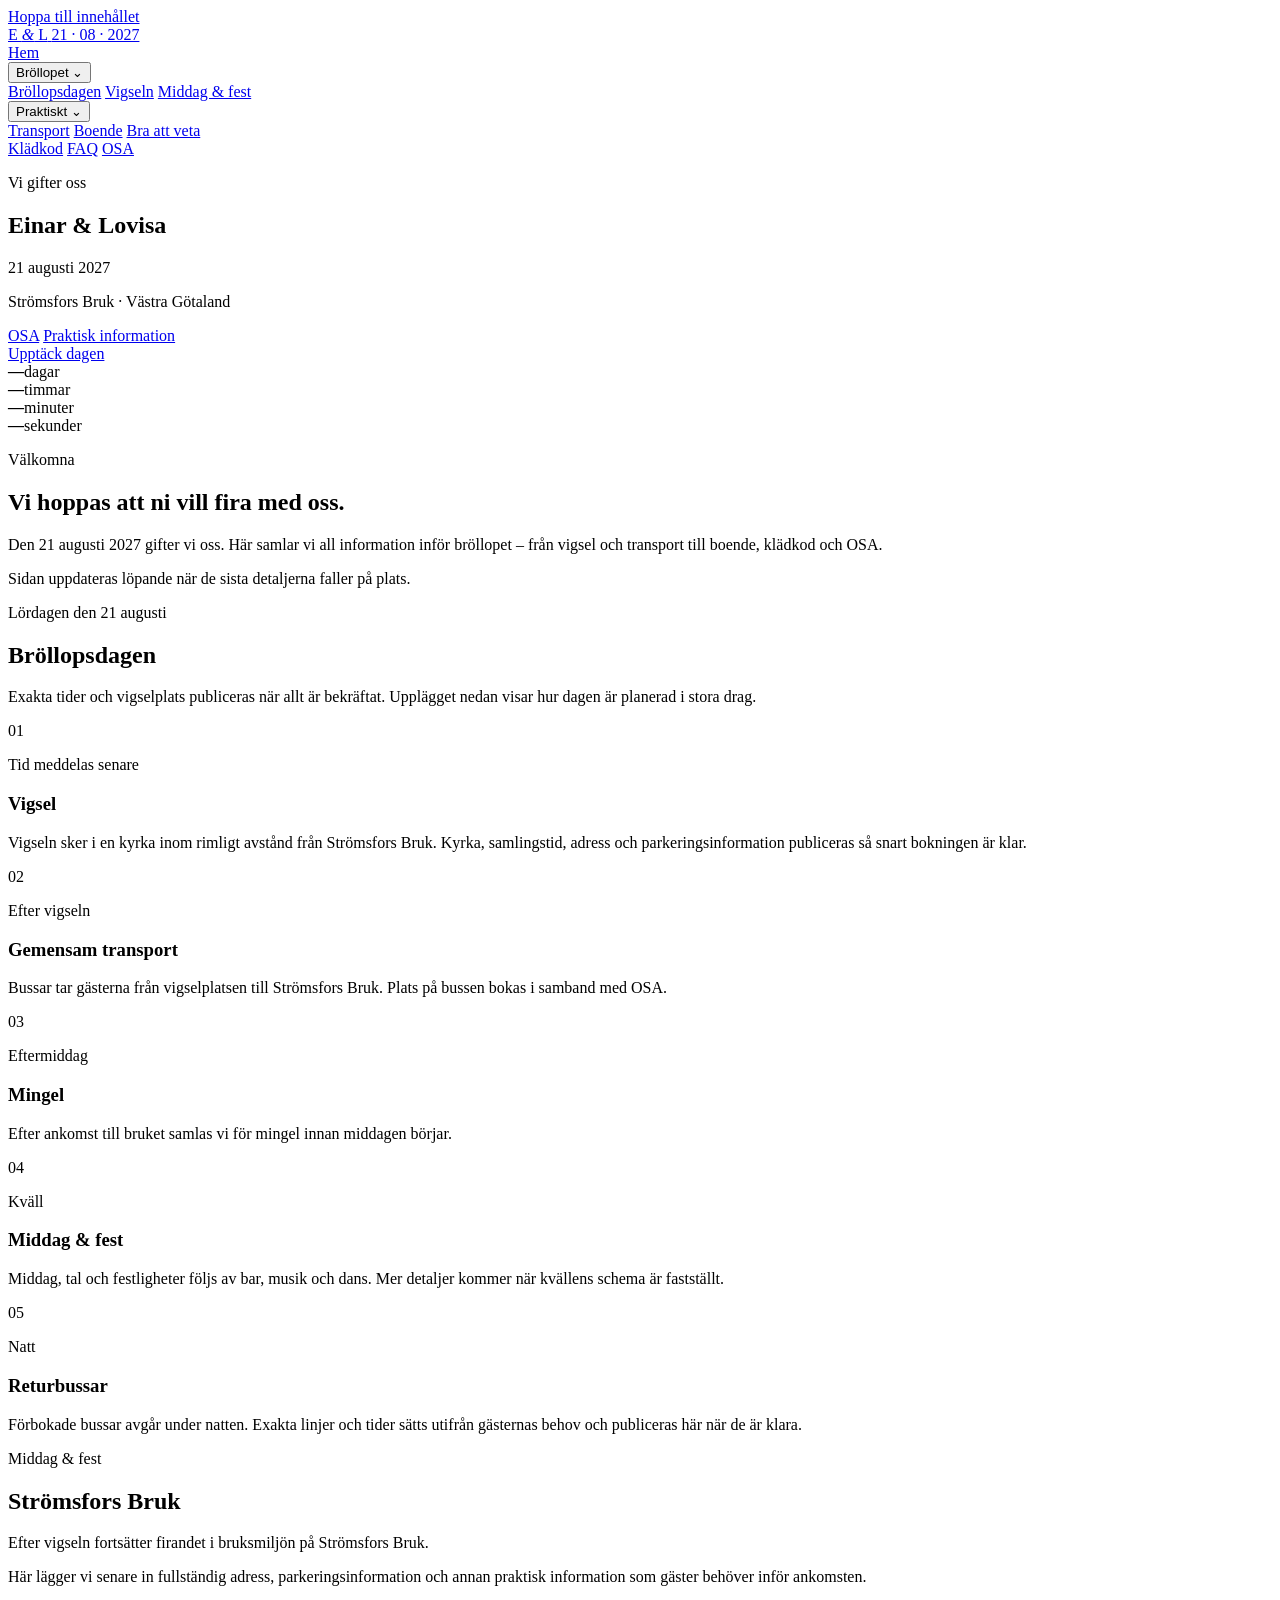
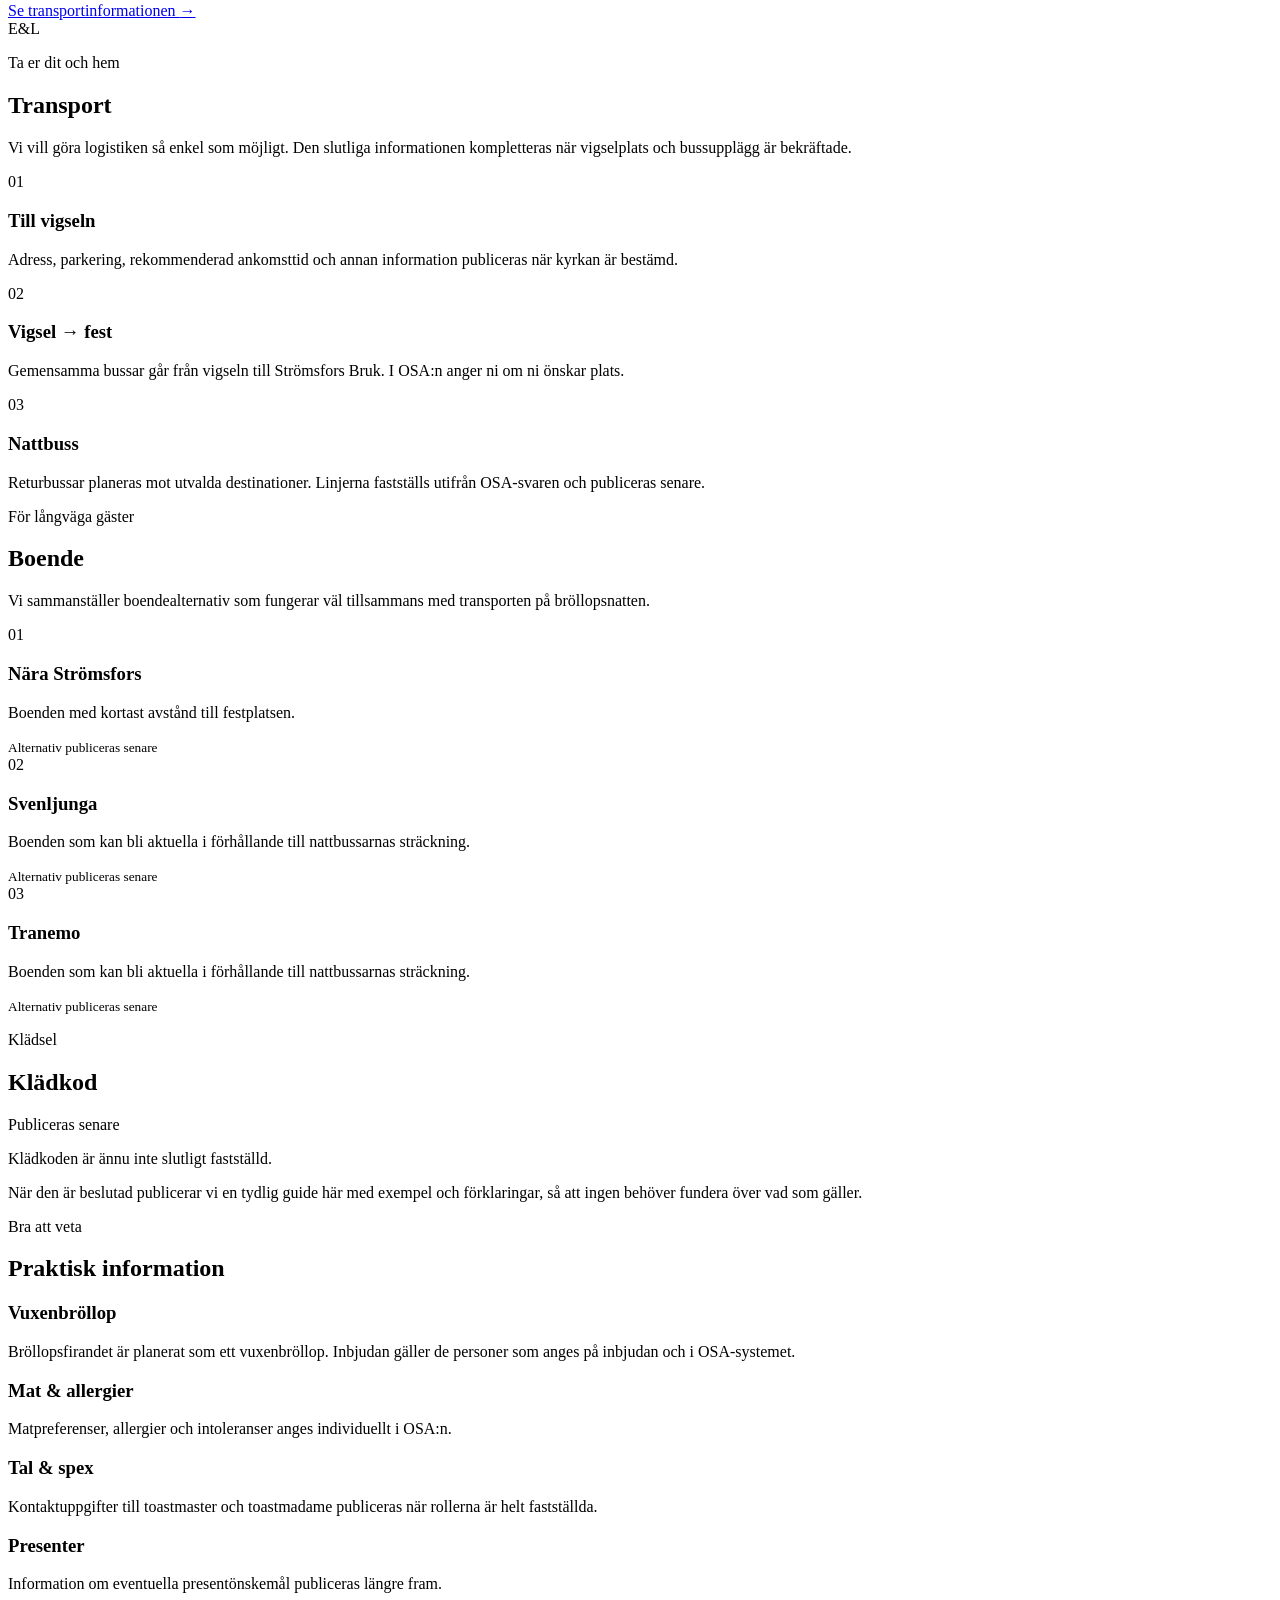
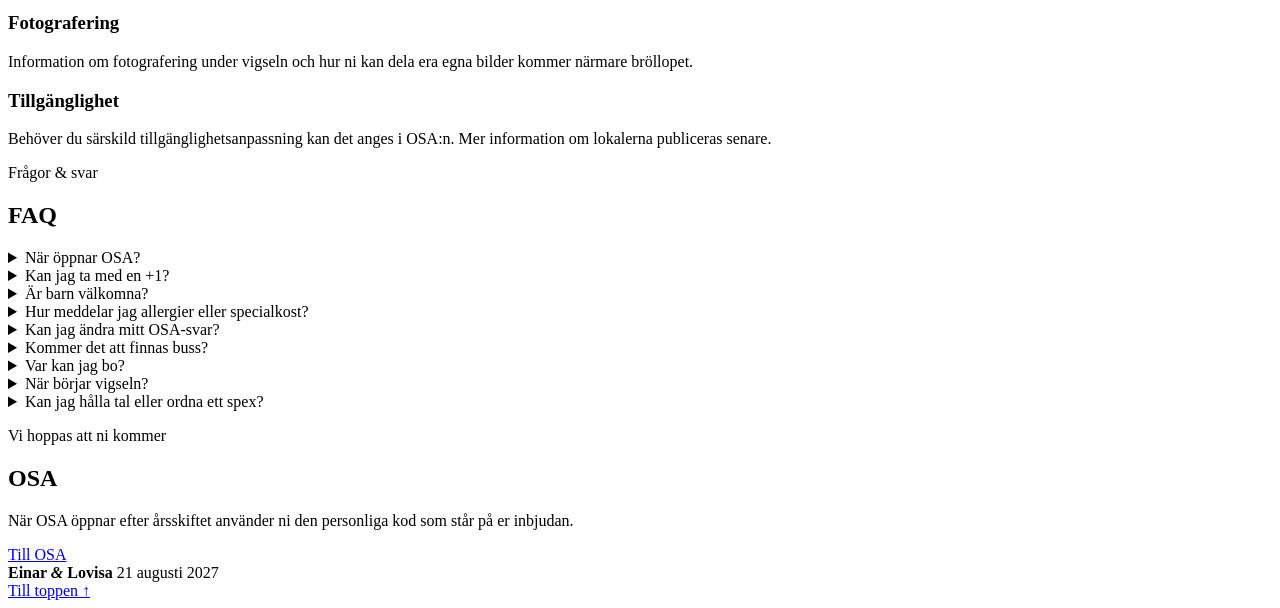
==== index.html @ 9c191308 "Build first wedding website" ====
<!doctype html>
<html lang="sv">
<head>
  <meta charset="utf-8">
  <meta name="viewport" content="width=device-width, initial-scale=1">
  <meta name="description" content="Bröllopshemsida för Einar & Lovisa – 21 augusti 2027.">
  <meta name="theme-color" content="#173b32">
  <title>Einar & Lovisa | 21 augusti 2027</title>
  <link rel="stylesheet" href="styles.css">
  <script src="script.js" defer></script>
</head>
<body>
  <a class="skip-link" href="#main">Hoppa till innehållet</a>

  <header class="site-header" id="top">
    <a class="brand" href="#hem" aria-label="Einar och Lovisa – startsida">
      <span class="brand-mark">E <i>&</i> L</span>
      <span class="brand-date">21 · 08 · 2027</span>
    </a>

    <nav class="main-nav" aria-label="Huvudmeny">
      <a class="nav-link" href="#hem">Hem</a>

      <div class="nav-item has-dropdown">
        <button class="nav-link nav-button" type="button" aria-expanded="false">
          Bröllopet <span class="chevron" aria-hidden="true">⌄</span>
        </button>
        <div class="dropdown" role="menu">
          <a href="#dagen" role="menuitem">Bröllopsdagen</a>
          <a href="#vigsel" role="menuitem">Vigseln</a>
          <a href="#fest" role="menuitem">Middag & fest</a>
        </div>
      </div>

      <div class="nav-item has-dropdown">
        <button class="nav-link nav-button" type="button" aria-expanded="false">
          Praktiskt <span class="chevron" aria-hidden="true">⌄</span>
        </button>
        <div class="dropdown" role="menu">
          <a href="#transport" role="menuitem">Transport</a>
          <a href="#boende" role="menuitem">Boende</a>
          <a href="#praktiskt" role="menuitem">Bra att veta</a>
        </div>
      </div>

      <a class="nav-link" href="#kladkod">Klädkod</a>
      <a class="nav-link" href="#faq">FAQ</a>
      <a class="nav-link nav-osa" href="osa.html">OSA</a>
    </nav>
  </header>

  <main id="main">
    <section class="hero" id="hem" aria-labelledby="hero-title">
      <div class="hero-pattern" aria-hidden="true"></div>
      <div class="hero-content reveal">
        <p class="eyebrow light">Vi gifter oss</p>
        <h1 id="hero-title">Einar <span>&</span> Lovisa</h1>
        <div class="hero-rule" aria-hidden="true"></div>
        <p class="hero-date">21 augusti 2027</p>
        <p class="hero-place">Strömsfors Bruk · Västra Götaland</p>
        <div class="hero-actions">
          <a class="button button-light" href="osa.html">OSA</a>
          <a class="button button-ghost" href="#dagen">Praktisk information</a>
        </div>
      </div>
      <a class="scroll-cue" href="#valkommen" aria-label="Fortsätt nedåt">
        <span>Upptäck dagen</span>
        <span class="scroll-line" aria-hidden="true"></span>
      </a>
    </section>

    <section class="countdown-section" aria-label="Nedräkning till bröllopet">
      <div class="countdown" data-countdown="2027-08-21T00:00:00+02:00">
        <div><strong data-days>—</strong><span>dagar</span></div>
        <div><strong data-hours>—</strong><span>timmar</span></div>
        <div><strong data-minutes>—</strong><span>minuter</span></div>
        <div><strong data-seconds>—</strong><span>sekunder</span></div>
      </div>
    </section>

    <section class="section intro" id="valkommen">
      <div class="narrow reveal">
        <p class="eyebrow">Välkomna</p>
        <h2>Vi hoppas att ni vill fira med oss.</h2>
        <p class="lead">Den 21 augusti 2027 gifter vi oss. Här samlar vi all information inför bröllopet – från vigsel och transport till boende, klädkod och OSA.</p>
        <p>Sidan uppdateras löpande när de sista detaljerna faller på plats.</p>
      </div>
    </section>

    <section class="section section-green" id="dagen">
      <div class="section-heading reveal">
        <p class="eyebrow light">Lördagen den 21 augusti</p>
        <h2>Bröllopsdagen</h2>
        <p>Exakta tider och vigselplats publiceras när allt är bekräftat. Upplägget nedan visar hur dagen är planerad i stora drag.</p>
      </div>

      <div class="timeline">
        <article class="timeline-item reveal" id="vigsel">
          <span class="timeline-number">01</span>
          <div>
            <p class="timeline-time">Tid meddelas senare</p>
            <h3>Vigsel</h3>
            <p>Vigseln sker i en kyrka inom rimligt avstånd från Strömsfors Bruk. Kyrka, samlingstid, adress och parkeringsinformation publiceras så snart bokningen är klar.</p>
          </div>
        </article>

        <article class="timeline-item reveal">
          <span class="timeline-number">02</span>
          <div>
            <p class="timeline-time">Efter vigseln</p>
            <h3>Gemensam transport</h3>
            <p>Bussar tar gästerna från vigselplatsen till Strömsfors Bruk. Plats på bussen bokas i samband med OSA.</p>
          </div>
        </article>

        <article class="timeline-item reveal">
          <span class="timeline-number">03</span>
          <div>
            <p class="timeline-time">Eftermiddag</p>
            <h3>Mingel</h3>
            <p>Efter ankomst till bruket samlas vi för mingel innan middagen börjar.</p>
          </div>
        </article>

        <article class="timeline-item reveal" id="fest">
          <span class="timeline-number">04</span>
          <div>
            <p class="timeline-time">Kväll</p>
            <h3>Middag & fest</h3>
            <p>Middag, tal och festligheter följs av bar, musik och dans. Mer detaljer kommer när kvällens schema är fastställt.</p>
          </div>
        </article>

        <article class="timeline-item reveal">
          <span class="timeline-number">05</span>
          <div>
            <p class="timeline-time">Natt</p>
            <h3>Returbussar</h3>
            <p>Förbokade bussar avgår under natten. Exakta linjer och tider sätts utifrån gästernas behov och publiceras här när de är klara.</p>
          </div>
        </article>
      </div>
    </section>

    <section class="section location-section">
      <div class="location-panel reveal">
        <div class="location-copy">
          <p class="eyebrow">Middag & fest</p>
          <h2>Strömsfors Bruk</h2>
          <p class="lead">Efter vigseln fortsätter firandet i bruksmiljön på Strömsfors Bruk.</p>
          <p>Här lägger vi senare in fullständig adress, parkeringsinformation och annan praktisk information som gäster behöver inför ankomsten.</p>
          <a class="text-link" href="#transport">Se transportinformationen <span>→</span></a>
        </div>
        <div class="location-art" aria-hidden="true">
          <span class="arch arch-one"></span>
          <span class="arch arch-two"></span>
          <span class="arch arch-three"></span>
          <span class="location-monogram">E&amp;L</span>
        </div>
      </div>
    </section>

    <section class="section" id="transport">
      <div class="section-heading reveal">
        <p class="eyebrow">Ta er dit och hem</p>
        <h2>Transport</h2>
        <p>Vi vill göra logistiken så enkel som möjligt. Den slutliga informationen kompletteras när vigselplats och bussupplägg är bekräftade.</p>
      </div>

      <div class="card-grid three">
        <article class="info-card reveal">
          <span class="card-number">01</span>
          <h3>Till vigseln</h3>
          <p>Adress, parkering, rekommenderad ankomsttid och annan information publiceras när kyrkan är bestämd.</p>
        </article>
        <article class="info-card reveal">
          <span class="card-number">02</span>
          <h3>Vigsel → fest</h3>
          <p>Gemensamma bussar går från vigseln till Strömsfors Bruk. I OSA:n anger ni om ni önskar plats.</p>
        </article>
        <article class="info-card reveal">
          <span class="card-number">03</span>
          <h3>Nattbuss</h3>
          <p>Returbussar planeras mot utvalda destinationer. Linjerna fastställs utifrån OSA-svaren och publiceras senare.</p>
        </article>
      </div>
    </section>

    <section class="section section-warm" id="boende">
      <div class="section-heading reveal">
        <p class="eyebrow">För långväga gäster</p>
        <h2>Boende</h2>
        <p>Vi sammanställer boendealternativ som fungerar väl tillsammans med transporten på bröllopsnatten.</p>
      </div>

      <div class="stay-grid">
        <article class="stay-card reveal">
          <span>01</span>
          <h3>Nära Strömsfors</h3>
          <p>Boenden med kortast avstånd till festplatsen.</p>
          <small>Alternativ publiceras senare</small>
        </article>
        <article class="stay-card reveal">
          <span>02</span>
          <h3>Svenljunga</h3>
          <p>Boenden som kan bli aktuella i förhållande till nattbussarnas sträckning.</p>
          <small>Alternativ publiceras senare</small>
        </article>
        <article class="stay-card reveal">
          <span>03</span>
          <h3>Tranemo</h3>
          <p>Boenden som kan bli aktuella i förhållande till nattbussarnas sträckning.</p>
          <small>Alternativ publiceras senare</small>
        </article>
      </div>
    </section>

    <section class="section dress-section" id="kladkod">
      <div class="dress-layout">
        <div class="reveal">
          <p class="eyebrow">Klädsel</p>
          <h2>Klädkod</h2>
        </div>
        <div class="dress-copy reveal">
          <p class="status-pill">Publiceras senare</p>
          <p class="lead">Klädkoden är ännu inte slutligt fastställd.</p>
          <p>När den är beslutad publicerar vi en tydlig guide här med exempel och förklaringar, så att ingen behöver fundera över vad som gäller.</p>
        </div>
      </div>
    </section>

    <section class="section section-dark" id="praktiskt">
      <div class="section-heading reveal">
        <p class="eyebrow light">Bra att veta</p>
        <h2>Praktisk information</h2>
      </div>

      <div class="practical-grid">
        <article class="practical-card reveal">
          <h3>Vuxenbröllop</h3>
          <p>Bröllopsfirandet är planerat som ett vuxenbröllop. Inbjudan gäller de personer som anges på inbjudan och i OSA-systemet.</p>
        </article>
        <article class="practical-card reveal">
          <h3>Mat & allergier</h3>
          <p>Matpreferenser, allergier och intoleranser anges individuellt i OSA:n.</p>
        </article>
        <article class="practical-card reveal">
          <h3>Tal & spex</h3>
          <p>Kontaktuppgifter till toastmaster och toastmadame publiceras när rollerna är helt fastställda.</p>
        </article>
        <article class="practical-card reveal">
          <h3>Presenter</h3>
          <p>Information om eventuella presentönskemål publiceras längre fram.</p>
        </article>
        <article class="practical-card reveal">
          <h3>Fotografering</h3>
          <p>Information om fotografering under vigseln och hur ni kan dela era egna bilder kommer närmare bröllopet.</p>
        </article>
        <article class="practical-card reveal">
          <h3>Tillgänglighet</h3>
          <p>Behöver du särskild tillgänglighetsanpassning kan det anges i OSA:n. Mer information om lokalerna publiceras senare.</p>
        </article>
      </div>
    </section>

    <section class="section" id="faq">
      <div class="section-heading reveal">
        <p class="eyebrow">Frågor & svar</p>
        <h2>FAQ</h2>
      </div>

      <div class="faq-list reveal">
        <details>
          <summary>När öppnar OSA?</summary>
          <p>OSA öppnar efter årsskiftet. När det är dags använder ni den personliga kod som står på er inbjudan.</p>
        </details>
        <details>
          <summary>Kan jag ta med en +1?</summary>
          <p>Inbjudan gäller de personer som är registrerade på er personliga inbjudningskod. Om en +1 ingår kommer det att framgå där.</p>
        </details>
        <details>
          <summary>Är barn välkomna?</summary>
          <p>Bröllopet är planerat som ett vuxenbröllop om inget annat uttryckligen anges på inbjudan.</p>
        </details>
        <details>
          <summary>Hur meddelar jag allergier eller specialkost?</summary>
          <p>Det görs individuellt i OSA:n, där matpreferens och allergi registreras separat.</p>
        </details>
        <details>
          <summary>Kan jag ändra mitt OSA-svar?</summary>
          <p>Ja. När OSA-systemet öppnar kommer samma personliga kod kunna användas för att visa och ändra svar fram till sista OSA-dag.</p>
        </details>
        <details>
          <summary>Kommer det att finnas buss?</summary>
          <p>Ja. Vi planerar gemensam transport från vigseln till festen samt nattbussar efter festen. Platser bokas via OSA.</p>
        </details>
        <details>
          <summary>Var kan jag bo?</summary>
          <p>Rekommenderade boenden och bokningsinformation publiceras under Boende när alternativen är klara.</p>
        </details>
        <details>
          <summary>När börjar vigseln?</summary>
          <p>Exakt tid publiceras så snart vigselplats och schema är fastställda.</p>
        </details>
        <details>
          <summary>Kan jag hålla tal eller ordna ett spex?</summary>
          <p>Ja. Kontaktuppgifter och sista anmälningsdag publiceras här när toastmasterupplägget är klart.</p>
        </details>
      </div>
    </section>

    <section class="rsvp-banner">
      <div class="reveal">
        <p class="eyebrow light">Vi hoppas att ni kommer</p>
        <h2>OSA</h2>
        <p>När OSA öppnar efter årsskiftet använder ni den personliga kod som står på er inbjudan.</p>
        <a class="button button-light" href="osa.html">Till OSA</a>
      </div>
    </section>
  </main>

  <footer class="site-footer">
    <div>
      <strong>Einar <i>&</i> Lovisa</strong>
      <span>21 augusti 2027</span>
    </div>
    <a href="#top">Till toppen ↑</a>
  </footer>
</body>
</html>
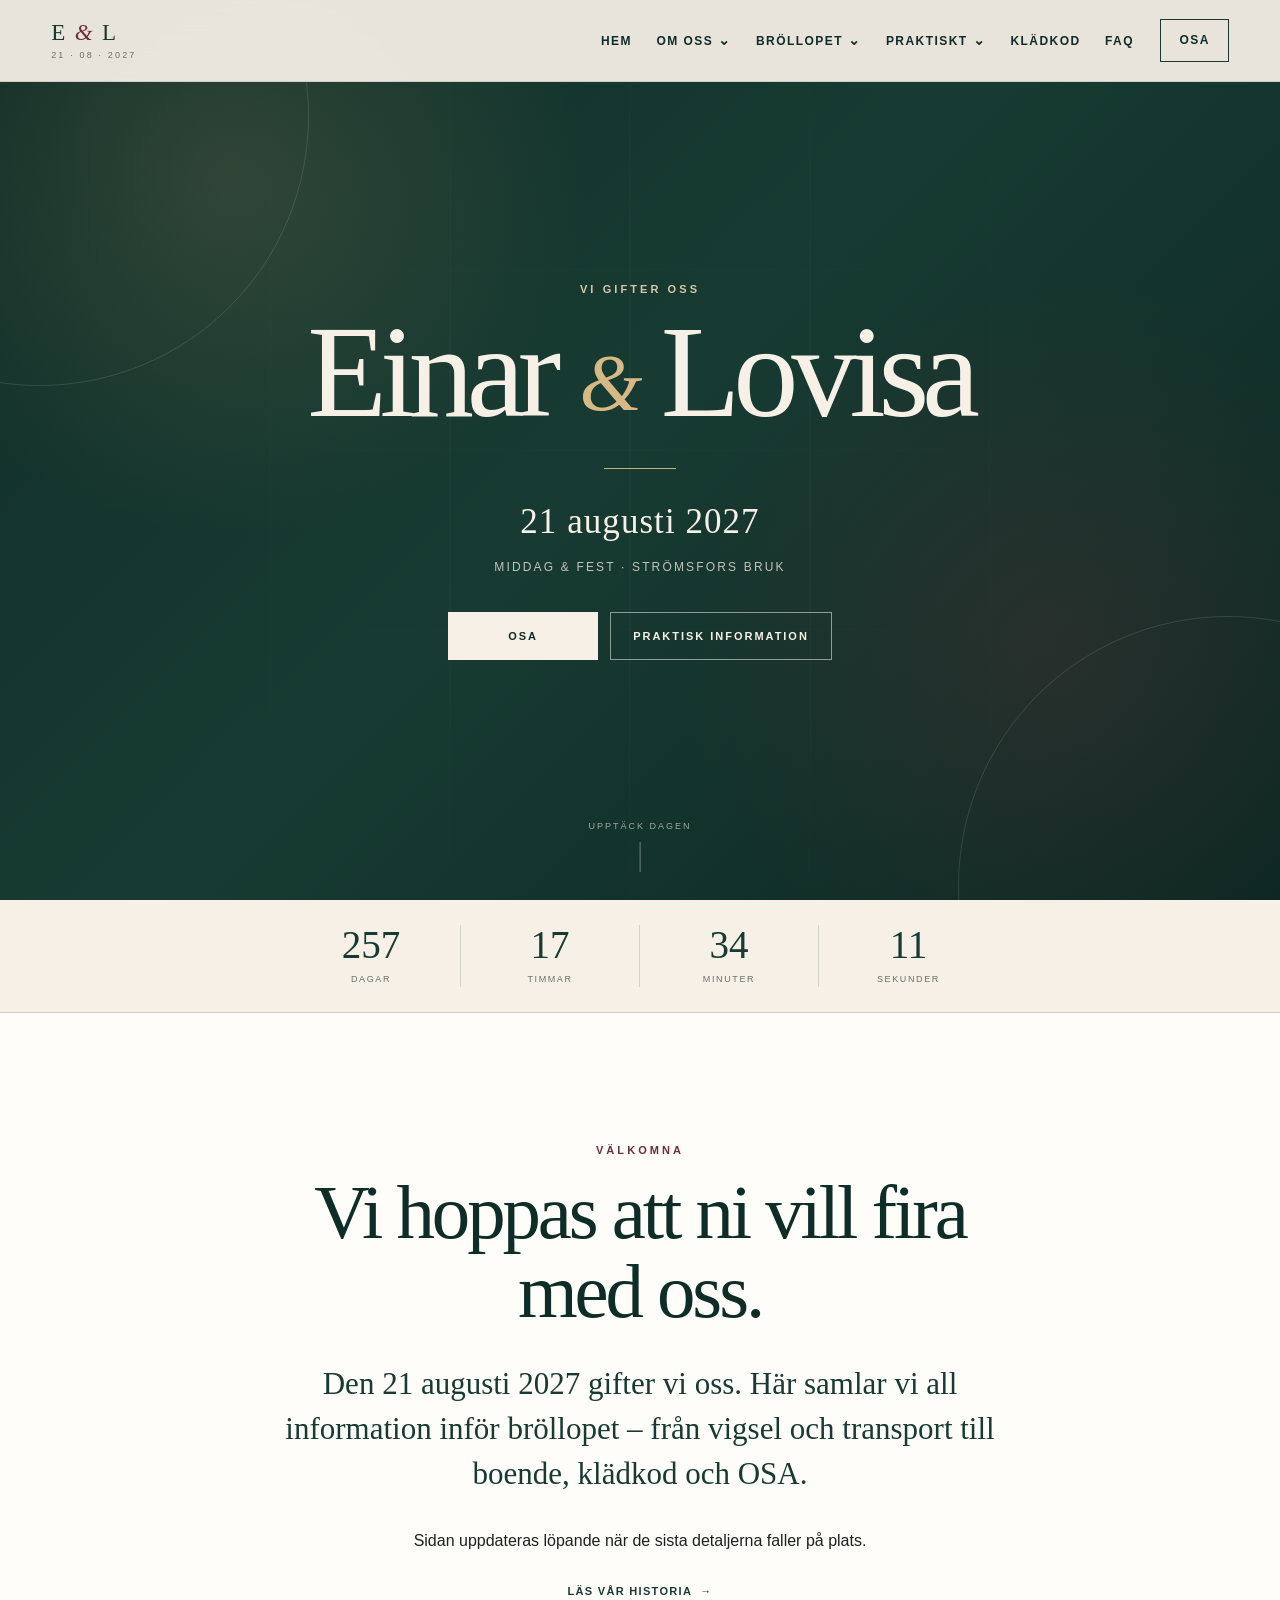
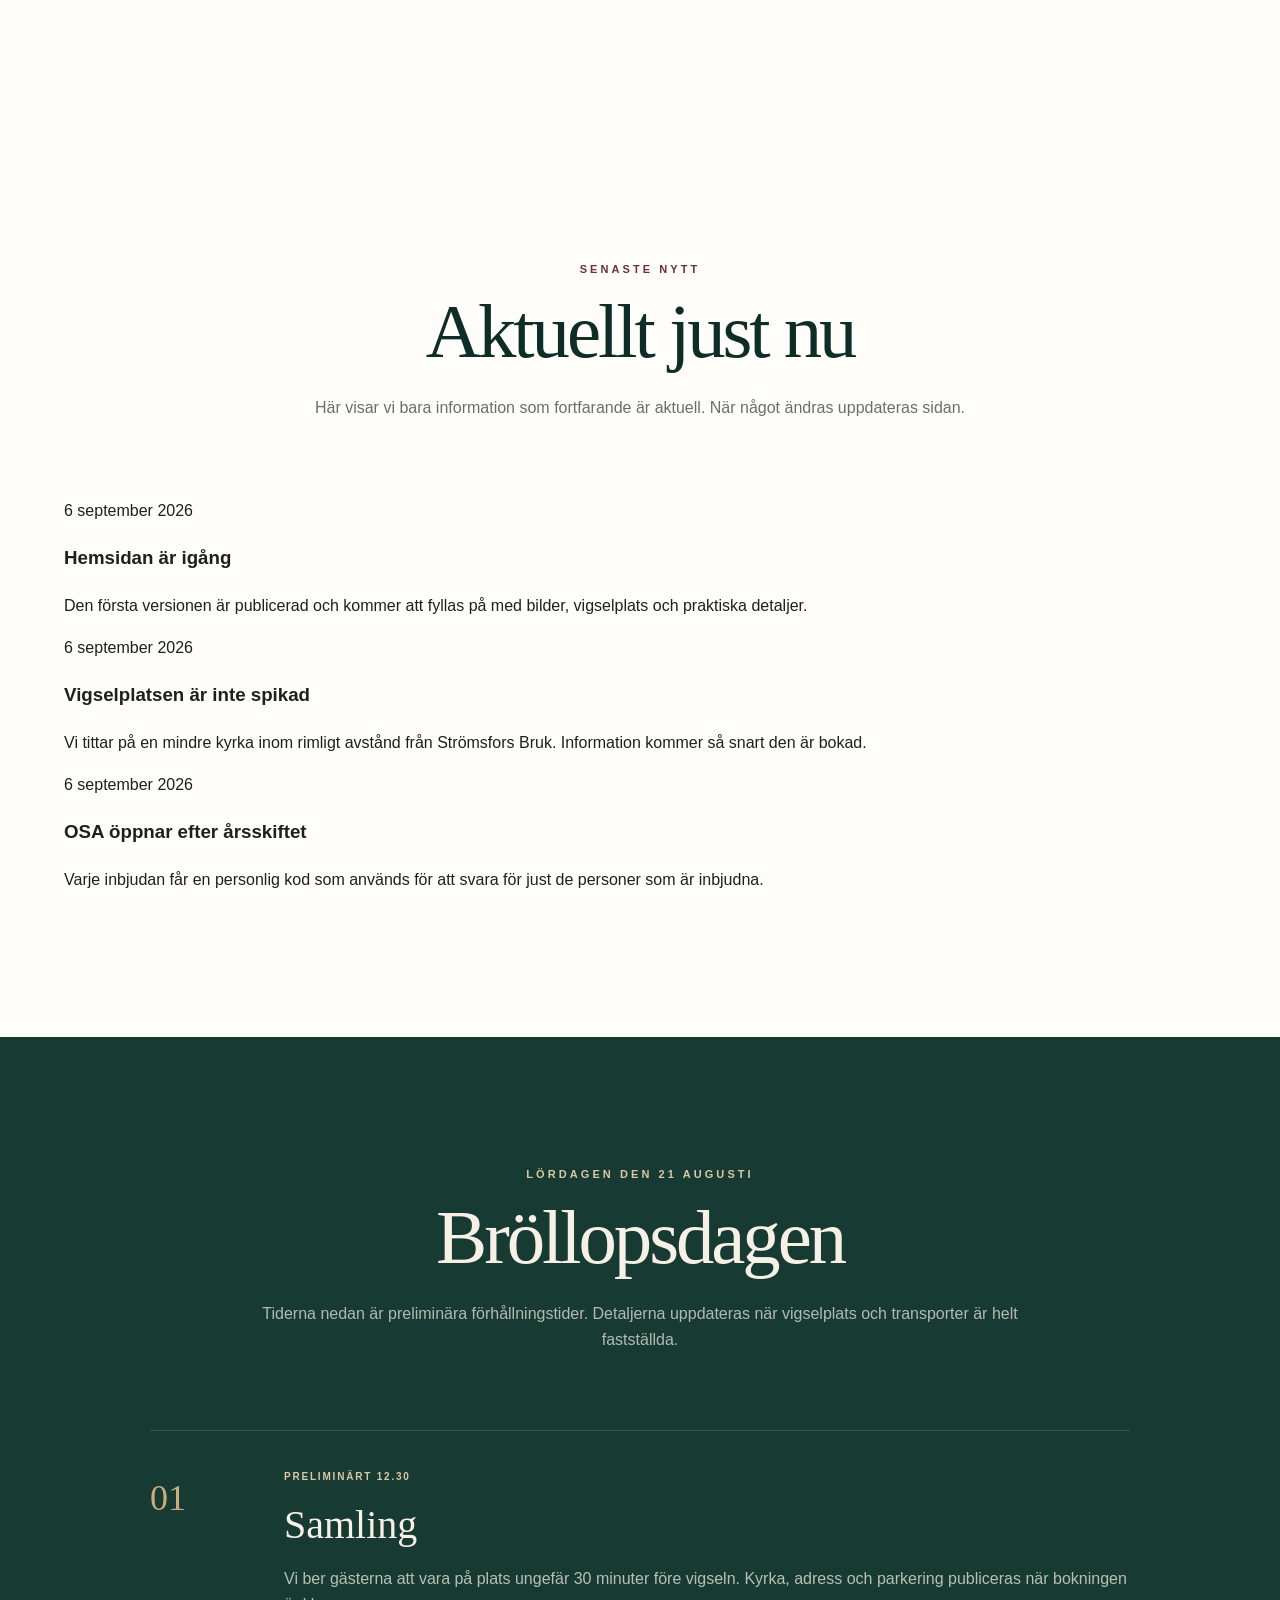
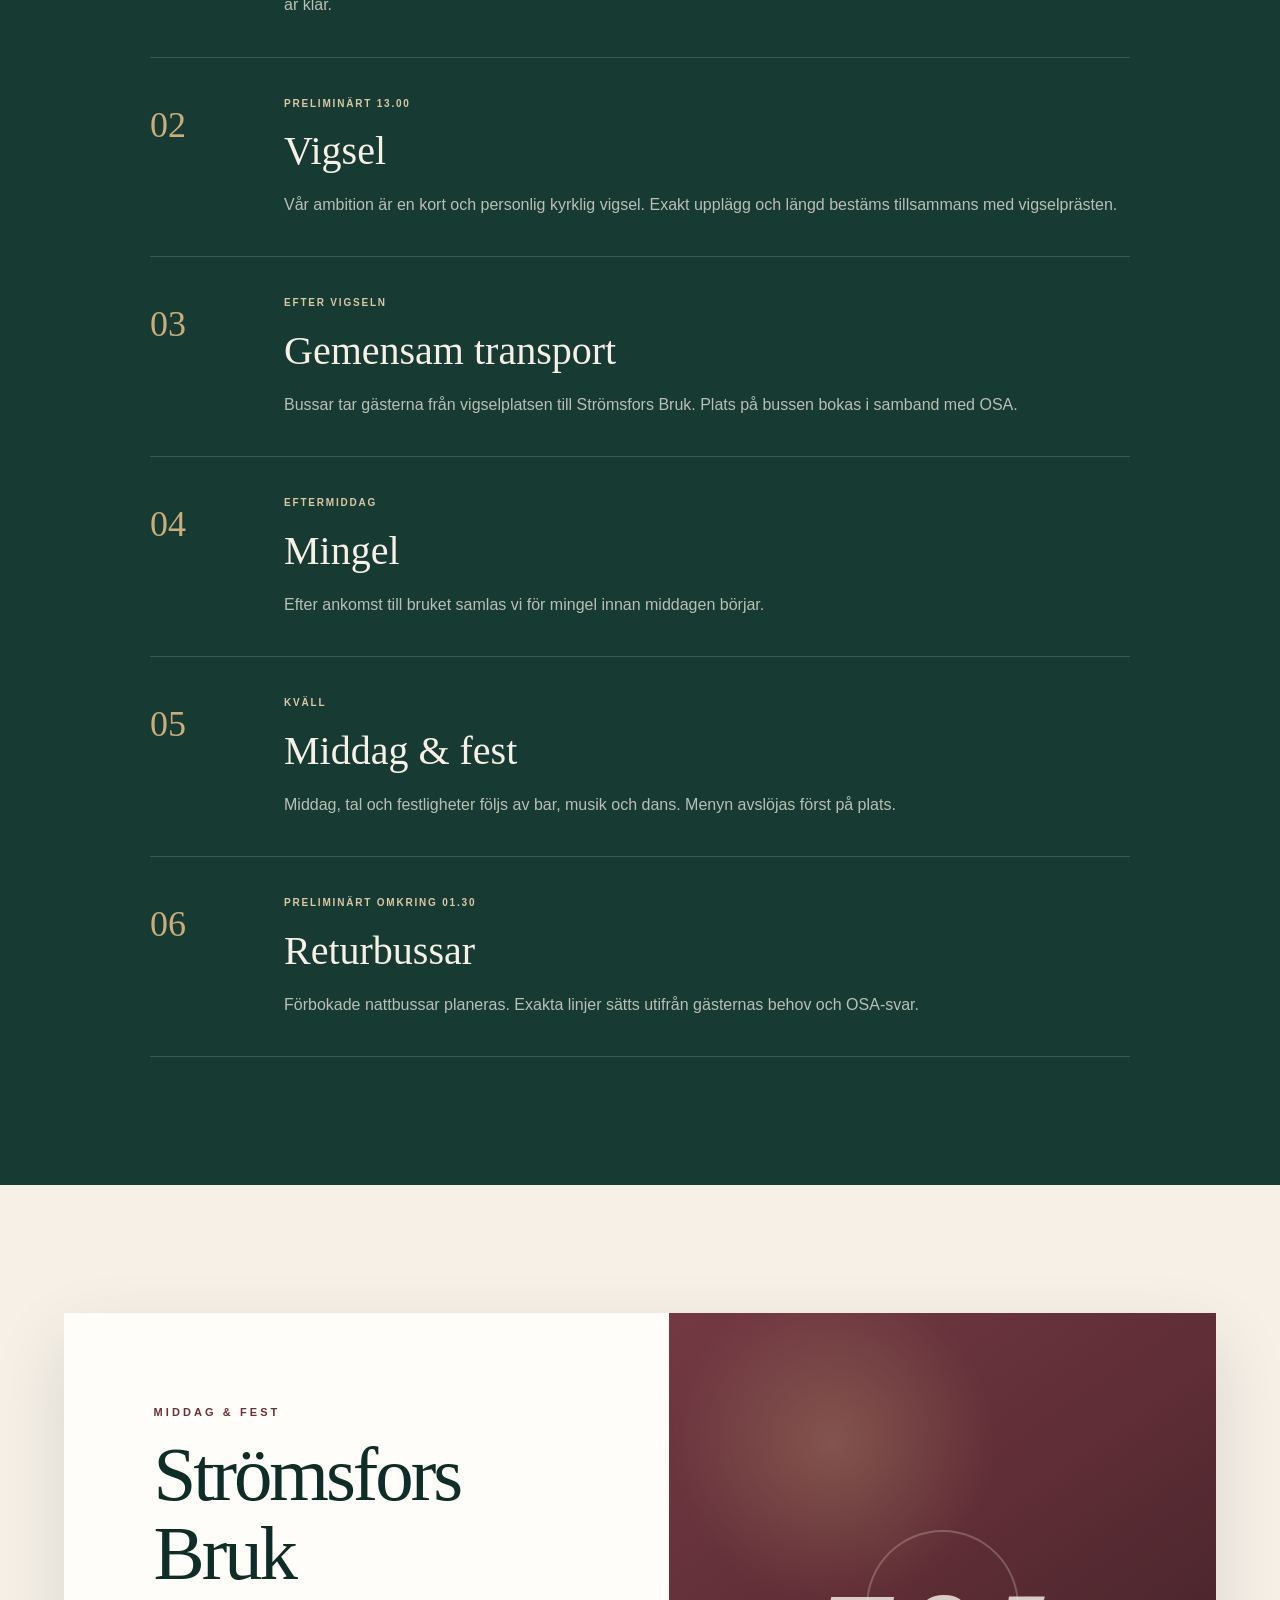
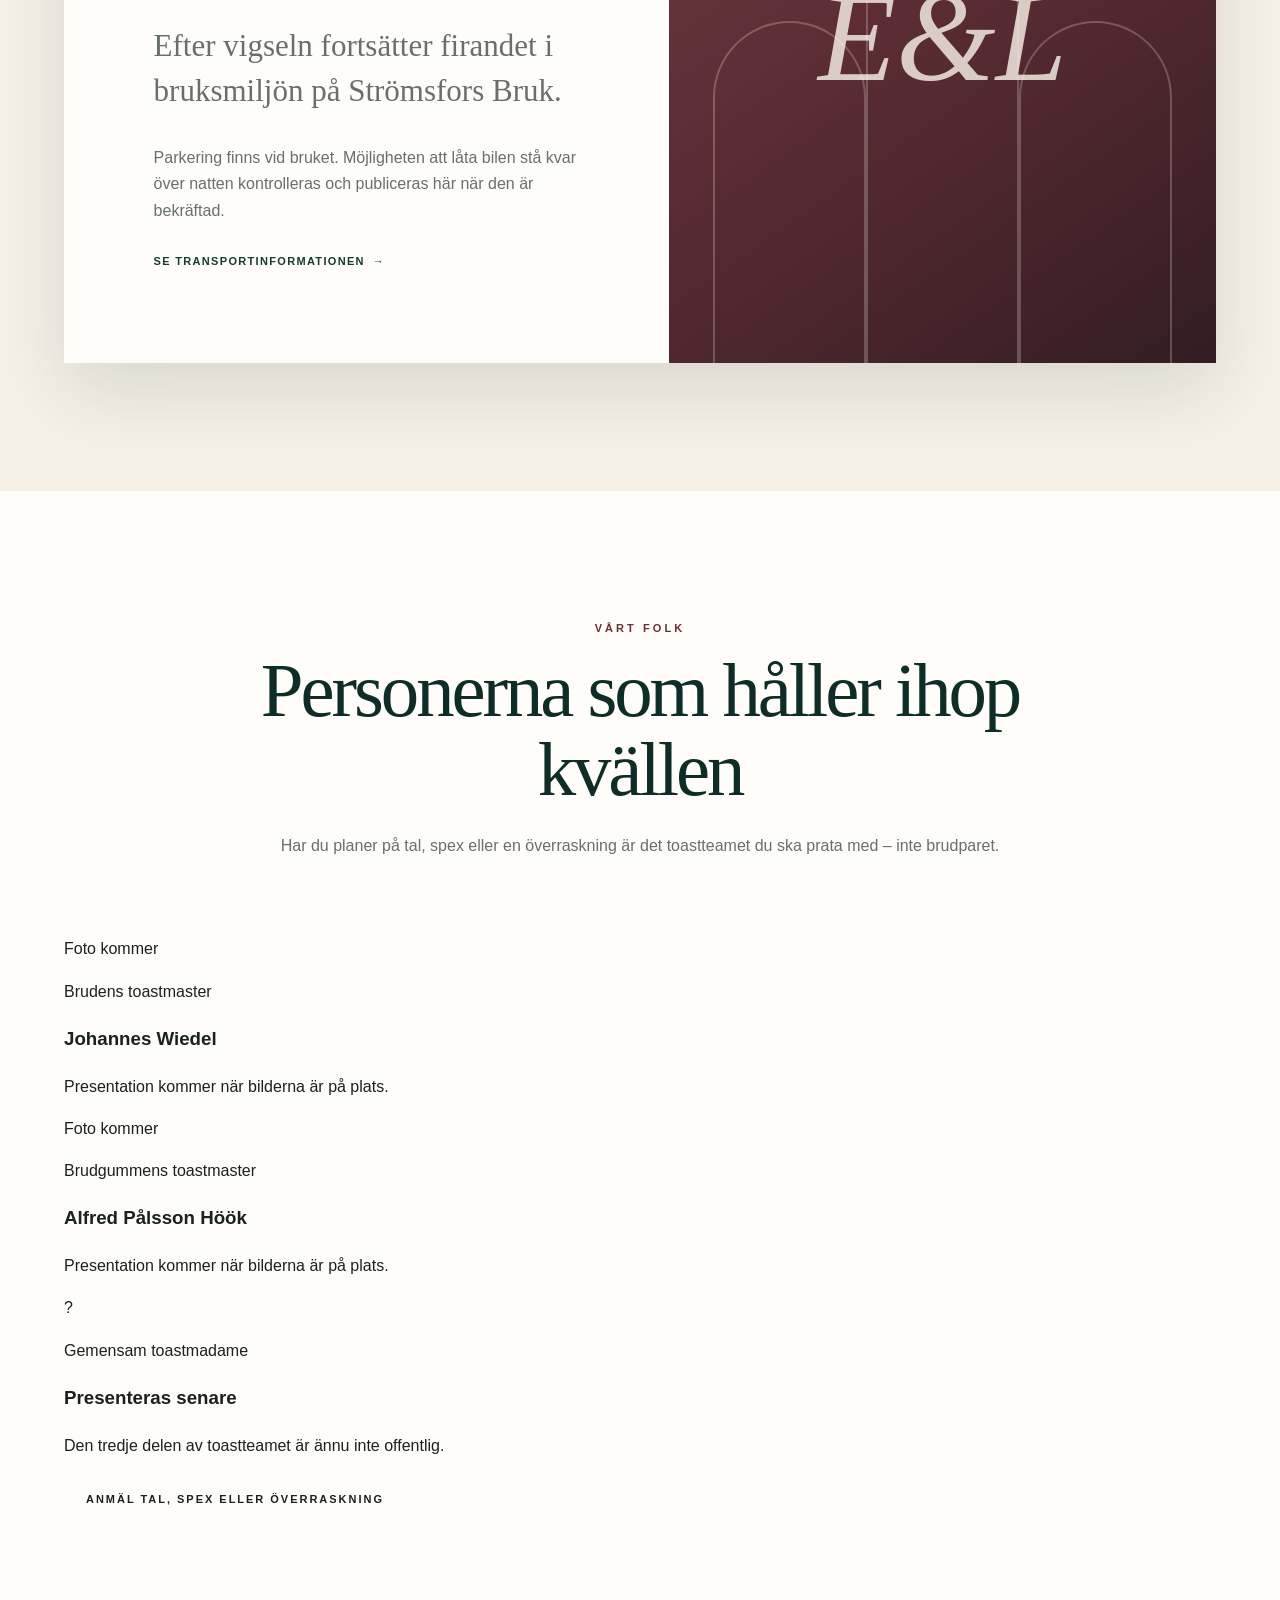
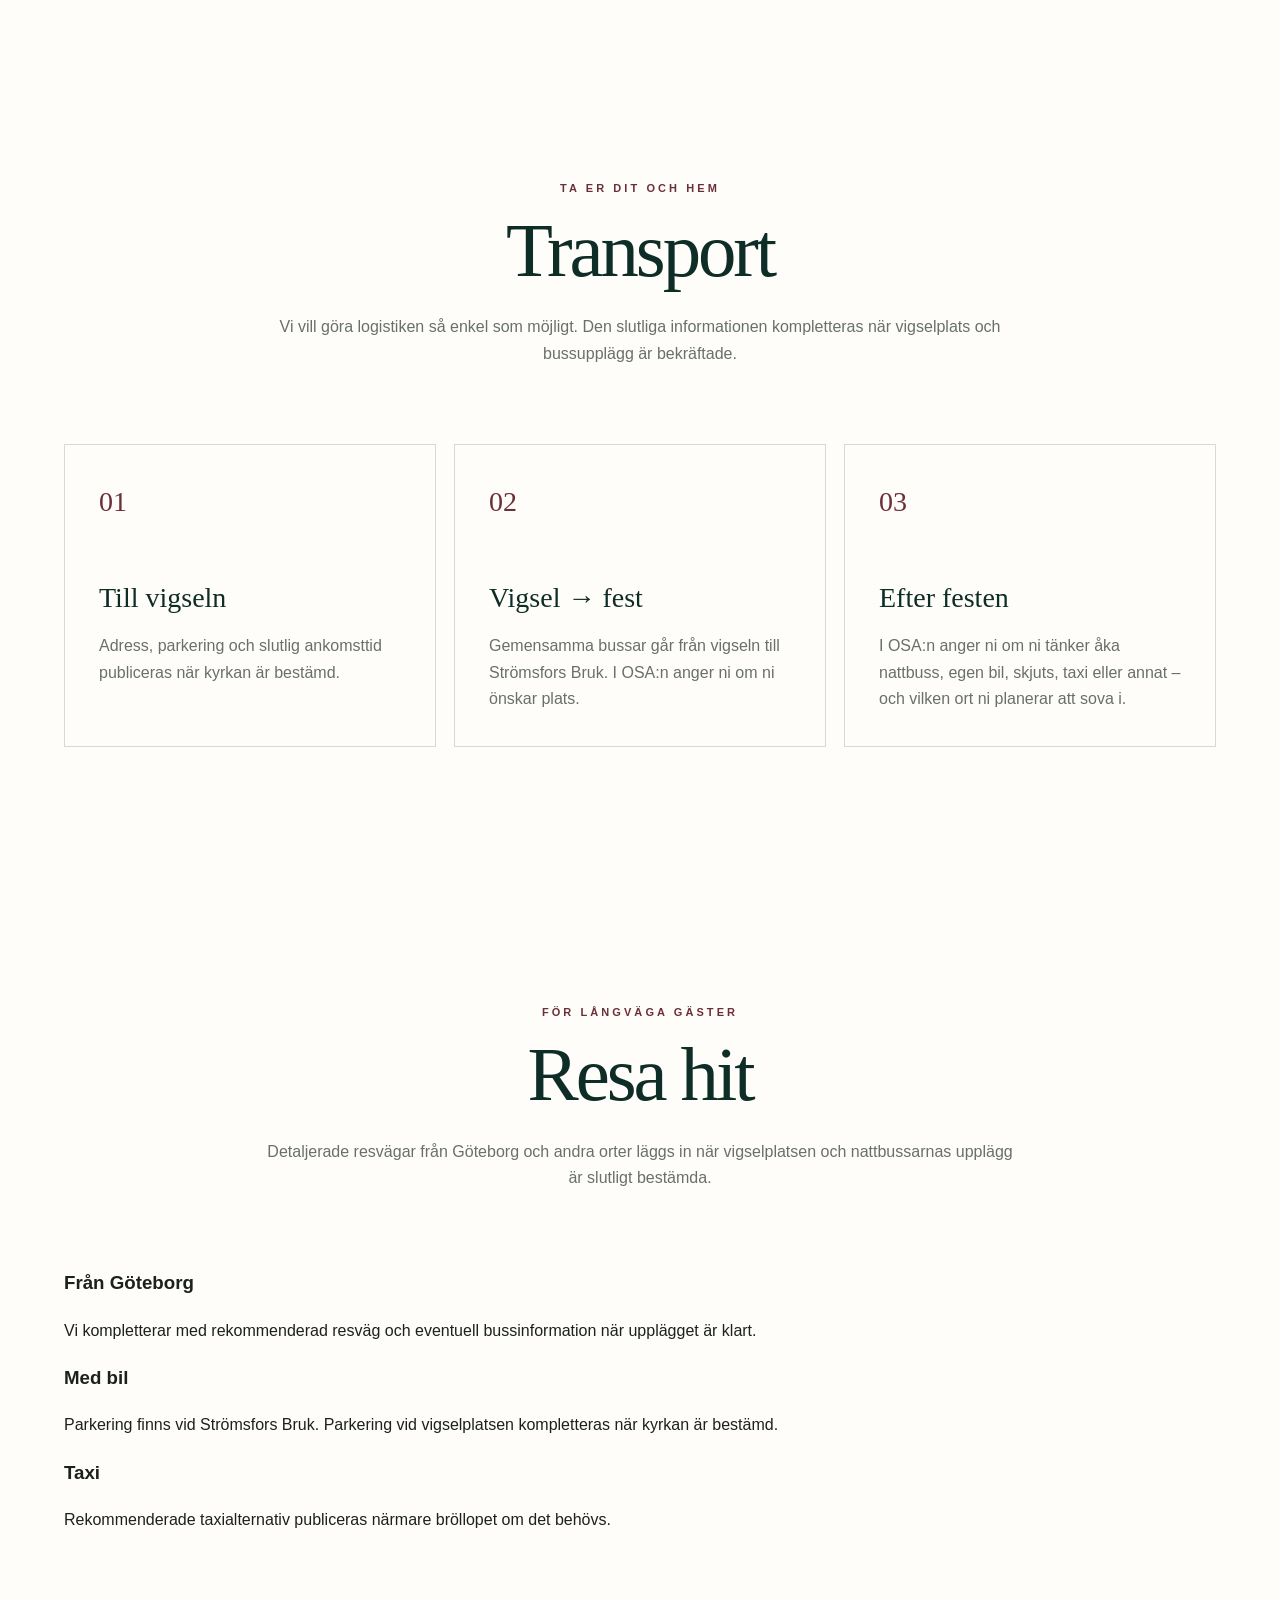
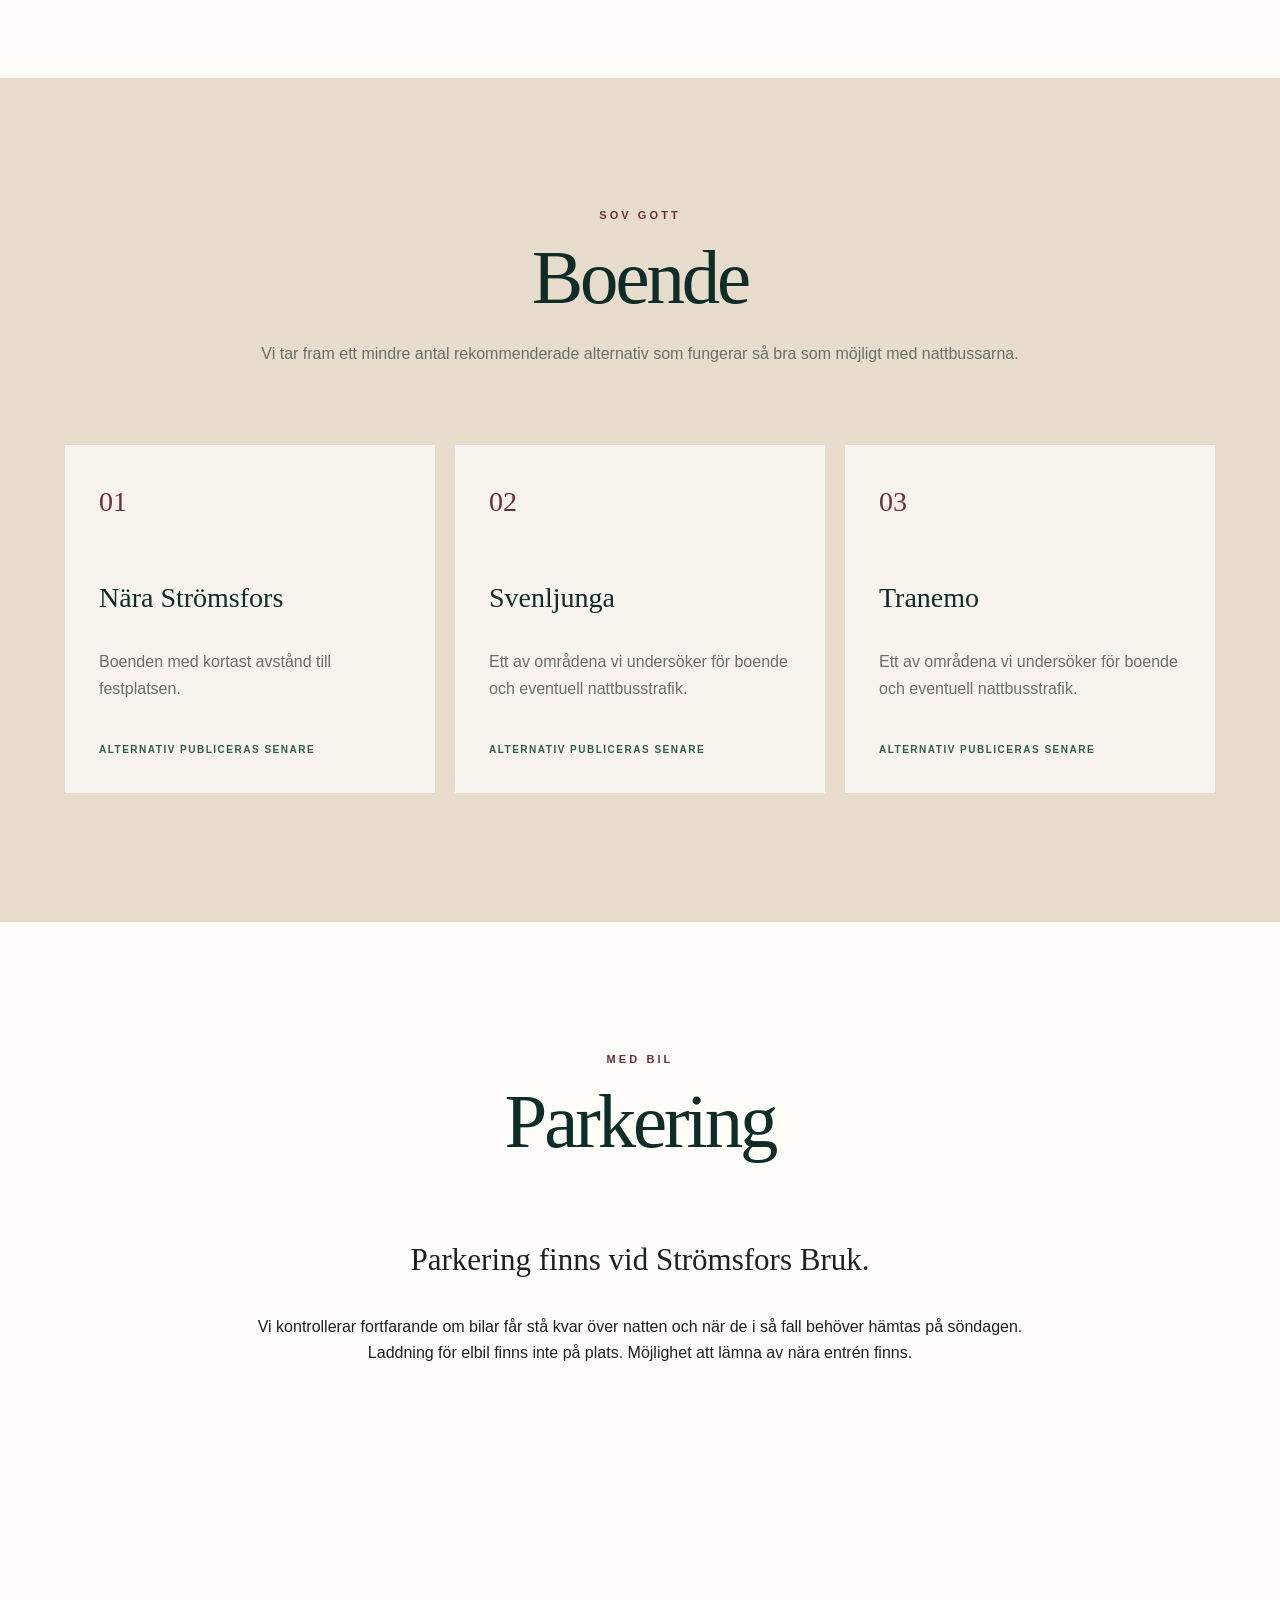
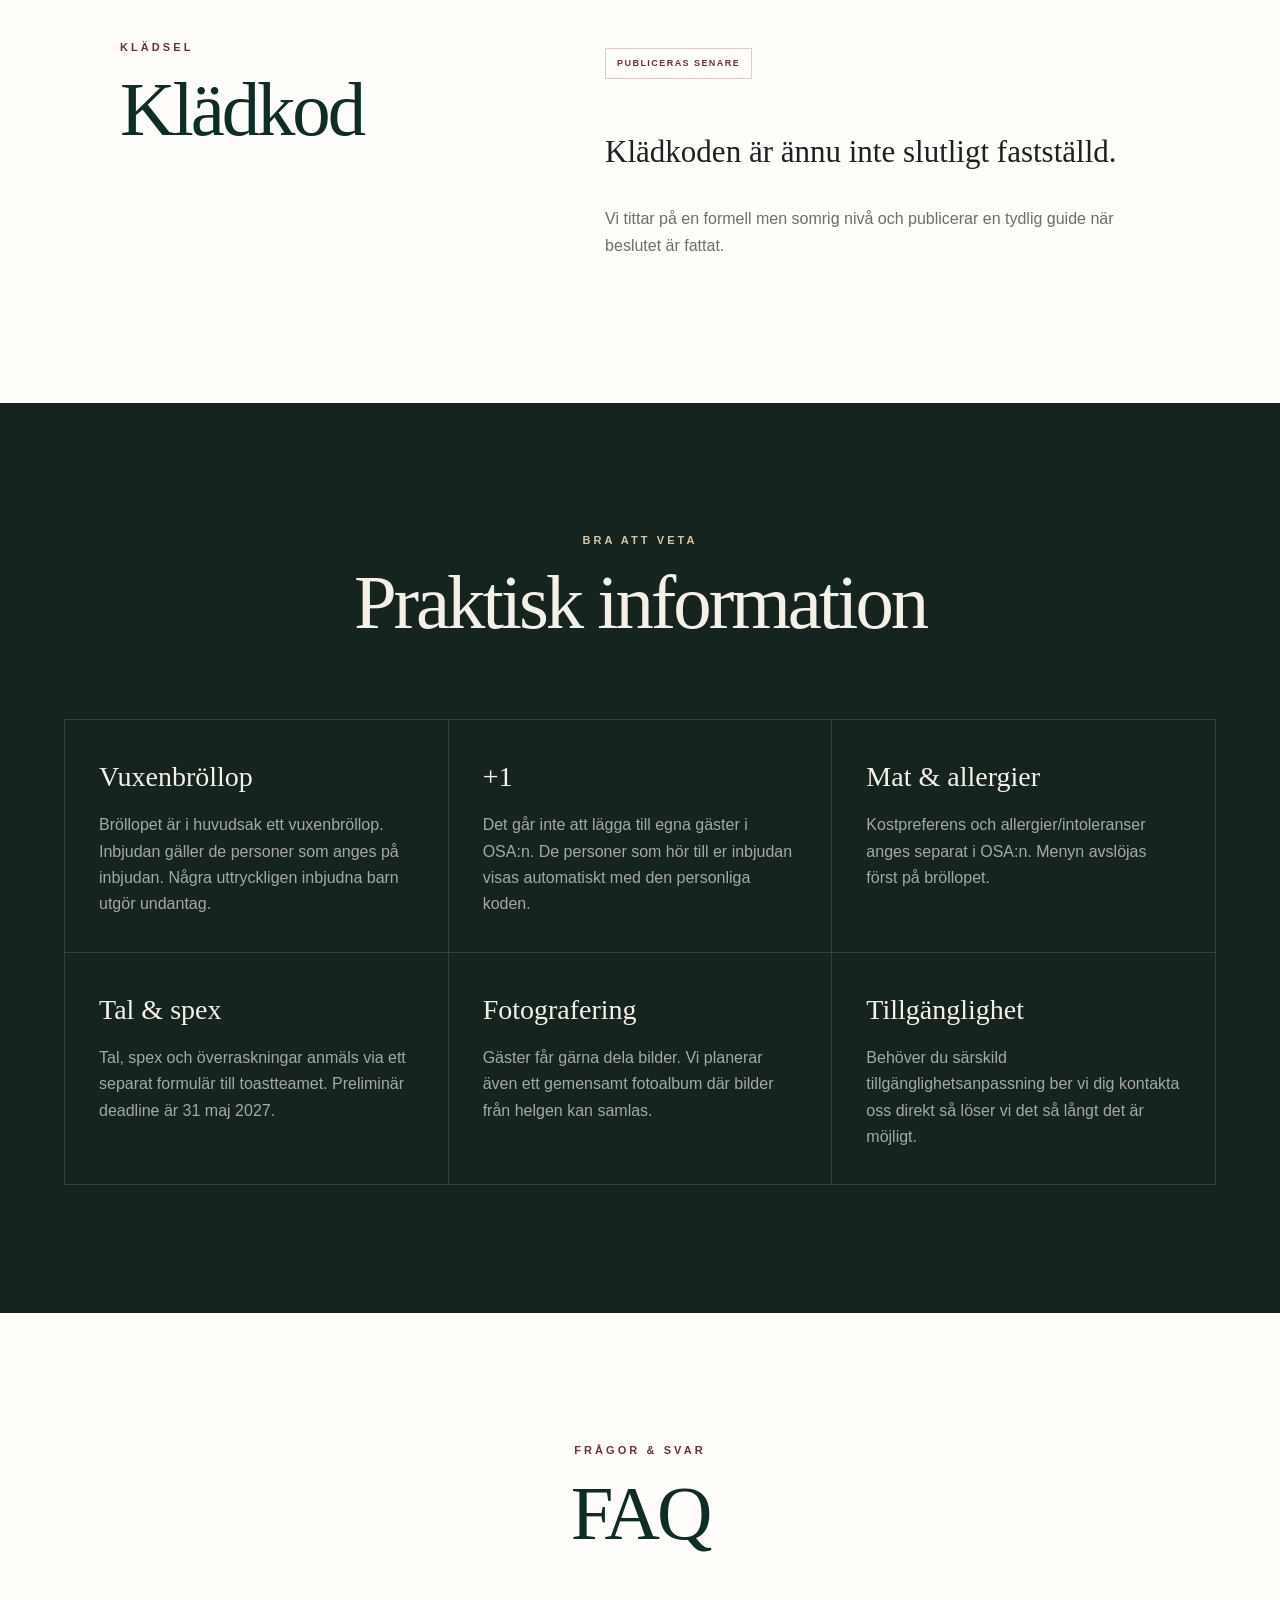
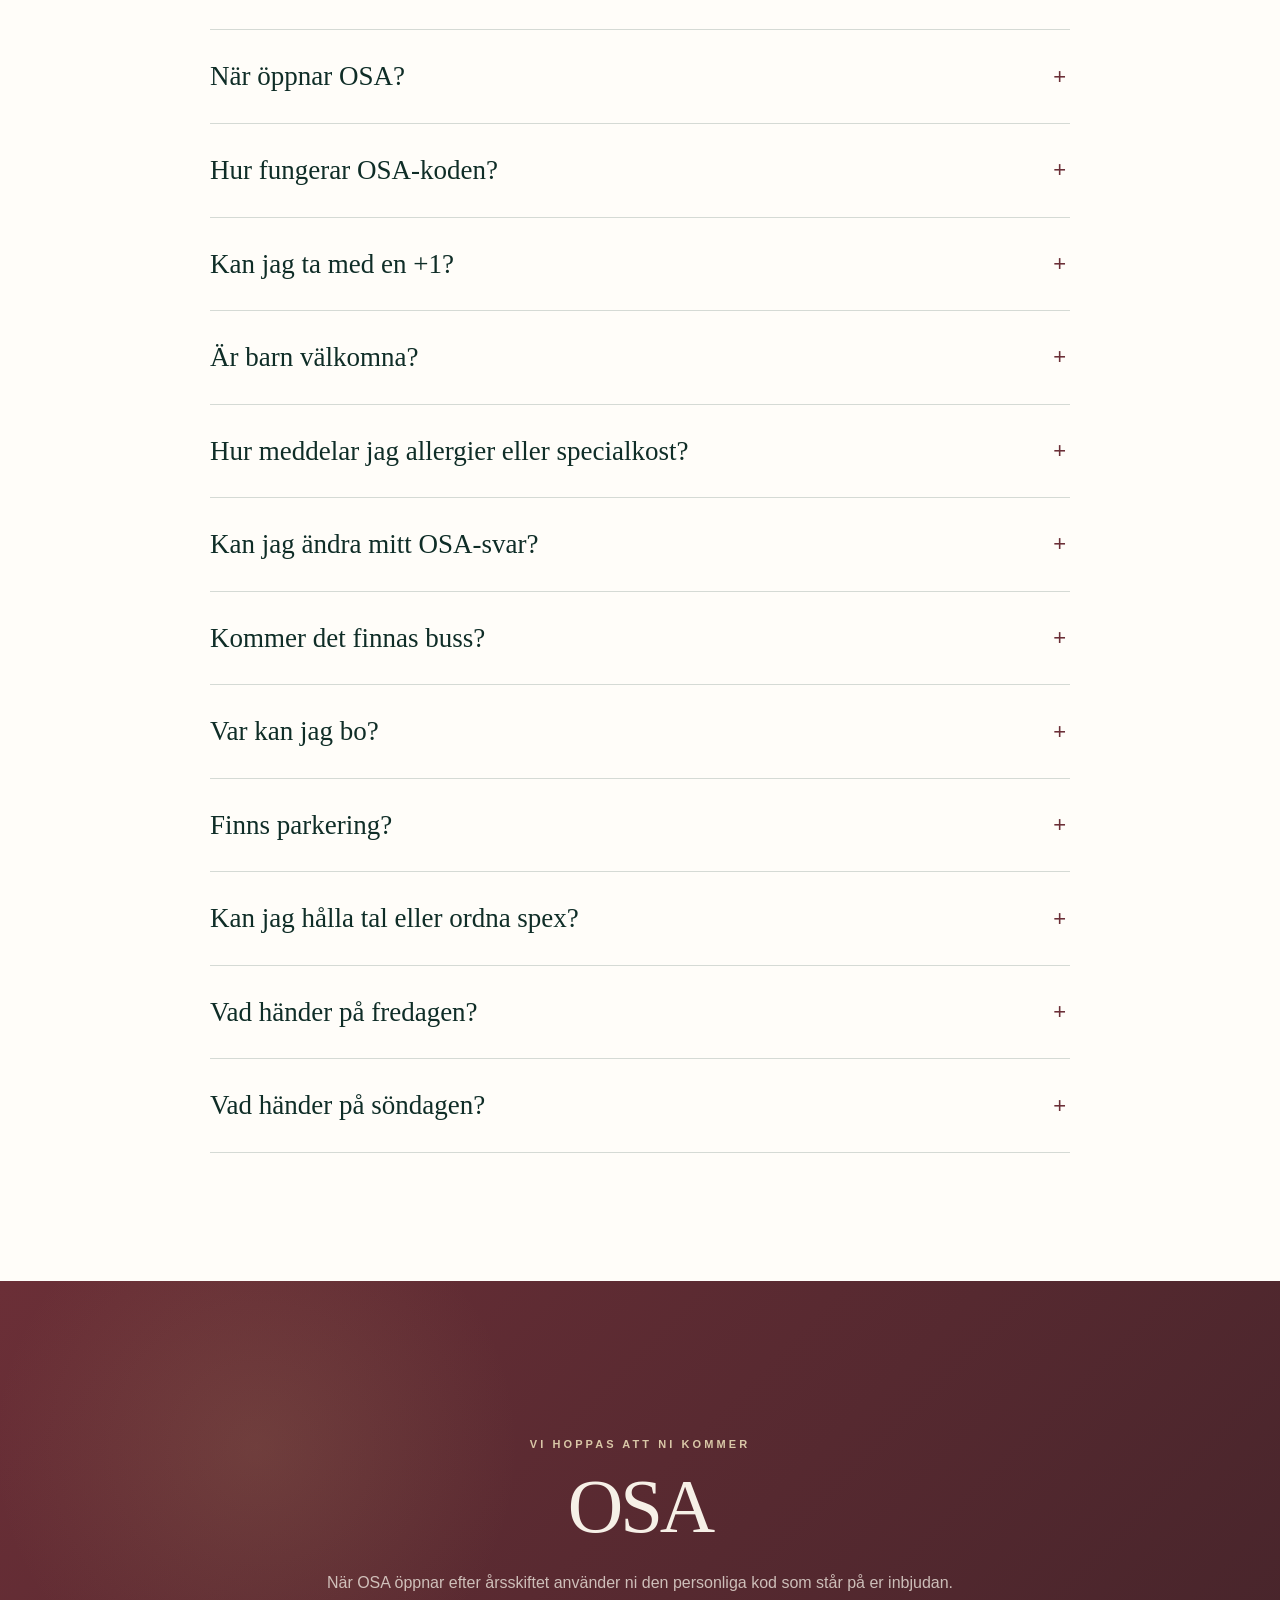
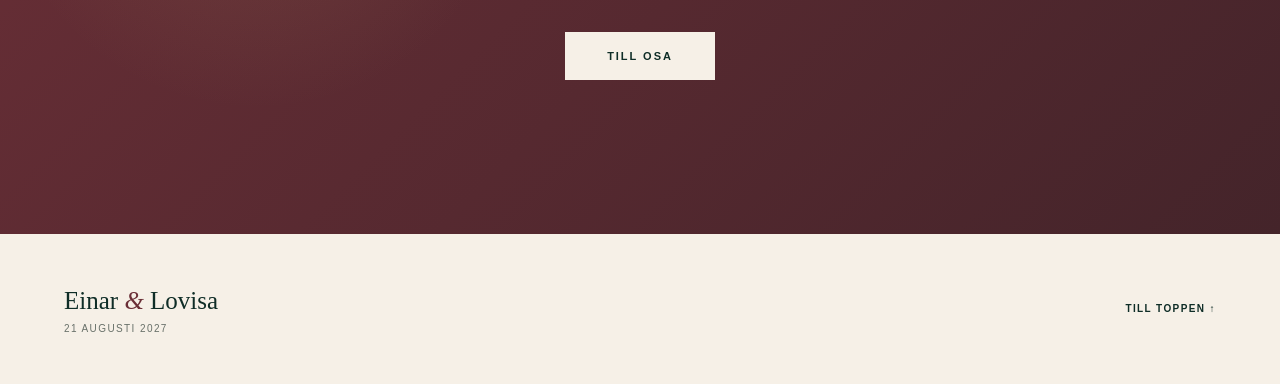
==== commit 47d75e44: "Expand wedding site with story, people and updates" ====
--- a/index.html
+++ b/index.html
@@ -7,6 +7,7 @@
   <meta name="theme-color" content="#173b32">
   <title>Einar & Lovisa | 21 augusti 2027</title>
   <link rel="stylesheet" href="styles.css">
+  <link rel="stylesheet" href="extras.css">
   <script src="script.js" defer></script>
 </head>
 <body>
@@ -20,6 +21,17 @@
 
     <nav class="main-nav" aria-label="Huvudmeny">
       <a class="nav-link" href="#hem">Hem</a>
+
+      <div class="nav-item has-dropdown">
+        <button class="nav-link nav-button" type="button" aria-expanded="false">
+          Om oss <span class="chevron" aria-hidden="true">⌄</span>
+        </button>
+        <div class="dropdown" role="menu">
+          <a href="om-oss.html#historia" role="menuitem">Vår historia</a>
+          <a href="om-oss.html#tidslinje" role="menuitem">Tidslinje</a>
+          <a href="om-oss.html#resor" role="menuitem">Några minnen</a>
+        </div>
+      </div>
 
       <div class="nav-item has-dropdown">
         <button class="nav-link nav-button" type="button" aria-expanded="false">
@@ -29,6 +41,8 @@
           <a href="#dagen" role="menuitem">Bröllopsdagen</a>
           <a href="#vigsel" role="menuitem">Vigseln</a>
           <a href="#fest" role="menuitem">Middag & fest</a>
+          <a href="#vart-folk" role="menuitem">Vårt folk</a>
+          <a href="tal-spex.html" role="menuitem">Tal & spex</a>
         </div>
       </div>
 
@@ -39,7 +53,10 @@
         <div class="dropdown" role="menu">
           <a href="#transport" role="menuitem">Transport</a>
           <a href="#boende" role="menuitem">Boende</a>
+          <a href="#resa-hit" role="menuitem">Resa hit</a>
+          <a href="#parkering" role="menuitem">Parkering</a>
           <a href="#praktiskt" role="menuitem">Bra att veta</a>
+          <a href="#senaste" role="menuitem">Senaste nytt</a>
         </div>
       </div>
 
@@ -57,7 +74,7 @@
         <h1 id="hero-title">Einar <span>&</span> Lovisa</h1>
         <div class="hero-rule" aria-hidden="true"></div>
         <p class="hero-date">21 augusti 2027</p>
-        <p class="hero-place">Strömsfors Bruk · Västra Götaland</p>
+        <p class="hero-place">Middag & fest · Strömsfors Bruk</p>
         <div class="hero-actions">
           <a class="button button-light" href="osa.html">OSA</a>
           <a class="button button-ghost" href="#dagen">Praktisk information</a>
@@ -84,6 +101,32 @@
         <h2>Vi hoppas att ni vill fira med oss.</h2>
         <p class="lead">Den 21 augusti 2027 gifter vi oss. Här samlar vi all information inför bröllopet – från vigsel och transport till boende, klädkod och OSA.</p>
         <p>Sidan uppdateras löpande när de sista detaljerna faller på plats.</p>
+        <a class="text-link" href="om-oss.html">Läs vår historia <span>→</span></a>
+      </div>
+    </section>
+
+    <section class="section latest-section" id="senaste">
+      <div class="section-heading reveal">
+        <p class="eyebrow">Senaste nytt</p>
+        <h2>Aktuellt just nu</h2>
+        <p>Här visar vi bara information som fortfarande är aktuell. När något ändras uppdateras sidan.</p>
+      </div>
+      <div class="latest-grid">
+        <article class="latest-card reveal">
+          <time datetime="2026-09-06">6 september 2026</time>
+          <h3>Hemsidan är igång</h3>
+          <p>Den första versionen är publicerad och kommer att fyllas på med bilder, vigselplats och praktiska detaljer.</p>
+        </article>
+        <article class="latest-card reveal">
+          <time datetime="2026-09-06">6 september 2026</time>
+          <h3>Vigselplatsen är inte spikad</h3>
+          <p>Vi tittar på en mindre kyrka inom rimligt avstånd från Strömsfors Bruk. Information kommer så snart den är bokad.</p>
+        </article>
+        <article class="latest-card reveal">
+          <time datetime="2026-09-06">6 september 2026</time>
+          <h3>OSA öppnar efter årsskiftet</h3>
+          <p>Varje inbjudan får en personlig kod som används för att svara för just de personer som är inbjudna.</p>
+        </article>
       </div>
     </section>
 
@@ -91,52 +134,56 @@
       <div class="section-heading reveal">
         <p class="eyebrow light">Lördagen den 21 augusti</p>
         <h2>Bröllopsdagen</h2>
-        <p>Exakta tider och vigselplats publiceras när allt är bekräftat. Upplägget nedan visar hur dagen är planerad i stora drag.</p>
+        <p>Tiderna nedan är preliminära förhållningstider. Detaljerna uppdateras när vigselplats och transporter är helt fastställda.</p>
       </div>
 
       <div class="timeline">
         <article class="timeline-item reveal" id="vigsel">
           <span class="timeline-number">01</span>
           <div>
-            <p class="timeline-time">Tid meddelas senare</p>
-            <h3>Vigsel</h3>
-            <p>Vigseln sker i en kyrka inom rimligt avstånd från Strömsfors Bruk. Kyrka, samlingstid, adress och parkeringsinformation publiceras så snart bokningen är klar.</p>
-          </div>
-        </article>
-
+            <p class="timeline-time">Preliminärt 12.30</p>
+            <h3>Samling</h3>
+            <p>Vi ber gästerna att vara på plats ungefär 30 minuter före vigseln. Kyrka, adress och parkering publiceras när bokningen är klar.</p>
+          </div>
+        </article>
         <article class="timeline-item reveal">
           <span class="timeline-number">02</span>
+          <div>
+            <p class="timeline-time">Preliminärt 13.00</p>
+            <h3>Vigsel</h3>
+            <p>Vår ambition är en kort och personlig kyrklig vigsel. Exakt upplägg och längd bestäms tillsammans med vigselprästen.</p>
+          </div>
+        </article>
+        <article class="timeline-item reveal">
+          <span class="timeline-number">03</span>
           <div>
             <p class="timeline-time">Efter vigseln</p>
             <h3>Gemensam transport</h3>
             <p>Bussar tar gästerna från vigselplatsen till Strömsfors Bruk. Plats på bussen bokas i samband med OSA.</p>
           </div>
         </article>
-
         <article class="timeline-item reveal">
-          <span class="timeline-number">03</span>
+          <span class="timeline-number">04</span>
           <div>
             <p class="timeline-time">Eftermiddag</p>
             <h3>Mingel</h3>
             <p>Efter ankomst till bruket samlas vi för mingel innan middagen börjar.</p>
           </div>
         </article>
-
         <article class="timeline-item reveal" id="fest">
-          <span class="timeline-number">04</span>
+          <span class="timeline-number">05</span>
           <div>
             <p class="timeline-time">Kväll</p>
             <h3>Middag & fest</h3>
-            <p>Middag, tal och festligheter följs av bar, musik och dans. Mer detaljer kommer när kvällens schema är fastställt.</p>
-          </div>
-        </article>
-
+            <p>Middag, tal och festligheter följs av bar, musik och dans. Menyn avslöjas först på plats.</p>
+          </div>
+        </article>
         <article class="timeline-item reveal">
-          <span class="timeline-number">05</span>
-          <div>
-            <p class="timeline-time">Natt</p>
+          <span class="timeline-number">06</span>
+          <div>
+            <p class="timeline-time">Preliminärt omkring 01.30</p>
             <h3>Returbussar</h3>
-            <p>Förbokade bussar avgår under natten. Exakta linjer och tider sätts utifrån gästernas behov och publiceras här när de är klara.</p>
+            <p>Förbokade nattbussar planeras. Exakta linjer sätts utifrån gästernas behov och OSA-svar.</p>
           </div>
         </article>
       </div>
@@ -148,7 +195,7 @@
           <p class="eyebrow">Middag & fest</p>
           <h2>Strömsfors Bruk</h2>
           <p class="lead">Efter vigseln fortsätter firandet i bruksmiljön på Strömsfors Bruk.</p>
-          <p>Här lägger vi senare in fullständig adress, parkeringsinformation och annan praktisk information som gäster behöver inför ankomsten.</p>
+          <p>Parkering finns vid bruket. Möjligheten att låta bilen stå kvar över natten kontrolleras och publiceras här när den är bekräftad.</p>
           <a class="text-link" href="#transport">Se transportinformationen <span>→</span></a>
         </div>
         <div class="location-art" aria-hidden="true">
@@ -160,170 +207,128 @@
       </div>
     </section>
 
+    <section class="section" id="vart-folk">
+      <div class="section-heading reveal">
+        <p class="eyebrow">Vårt folk</p>
+        <h2>Personerna som håller ihop kvällen</h2>
+        <p>Har du planer på tal, spex eller en överraskning är det toastteamet du ska prata med – inte brudparet.</p>
+      </div>
+      <div class="people-grid">
+        <article class="person-card reveal">
+          <div class="person-photo-placeholder" aria-label="Foto på Johannes kommer senare">Foto kommer</div>
+          <p class="person-role">Brudens toastmaster</p>
+          <h3>Johannes Wiedel</h3>
+          <p>Presentation kommer när bilderna är på plats.</p>
+        </article>
+        <article class="person-card reveal">
+          <div class="person-photo-placeholder" aria-label="Foto på Alfred kommer senare">Foto kommer</div>
+          <p class="person-role">Brudgummens toastmaster</p>
+          <h3>Alfred Pålsson Höök</h3>
+          <p>Presentation kommer när bilderna är på plats.</p>
+        </article>
+        <article class="person-card reveal muted-person">
+          <div class="person-photo-placeholder">?</div>
+          <p class="person-role">Gemensam toastmadame</p>
+          <h3>Presenteras senare</h3>
+          <p>Den tredje delen av toastteamet är ännu inte offentlig.</p>
+        </article>
+      </div>
+      <div class="center-actions reveal">
+        <a class="button button-solid" href="tal-spex.html">Anmäl tal, spex eller överraskning</a>
+      </div>
+    </section>
+
     <section class="section" id="transport">
       <div class="section-heading reveal">
         <p class="eyebrow">Ta er dit och hem</p>
         <h2>Transport</h2>
         <p>Vi vill göra logistiken så enkel som möjligt. Den slutliga informationen kompletteras när vigselplats och bussupplägg är bekräftade.</p>
       </div>
-
       <div class="card-grid three">
-        <article class="info-card reveal">
-          <span class="card-number">01</span>
-          <h3>Till vigseln</h3>
-          <p>Adress, parkering, rekommenderad ankomsttid och annan information publiceras när kyrkan är bestämd.</p>
-        </article>
-        <article class="info-card reveal">
-          <span class="card-number">02</span>
-          <h3>Vigsel → fest</h3>
-          <p>Gemensamma bussar går från vigseln till Strömsfors Bruk. I OSA:n anger ni om ni önskar plats.</p>
-        </article>
-        <article class="info-card reveal">
-          <span class="card-number">03</span>
-          <h3>Nattbuss</h3>
-          <p>Returbussar planeras mot utvalda destinationer. Linjerna fastställs utifrån OSA-svaren och publiceras senare.</p>
-        </article>
+        <article class="info-card reveal"><span class="card-number">01</span><h3>Till vigseln</h3><p>Adress, parkering och slutlig ankomsttid publiceras när kyrkan är bestämd.</p></article>
+        <article class="info-card reveal"><span class="card-number">02</span><h3>Vigsel → fest</h3><p>Gemensamma bussar går från vigseln till Strömsfors Bruk. I OSA:n anger ni om ni önskar plats.</p></article>
+        <article class="info-card reveal"><span class="card-number">03</span><h3>Efter festen</h3><p>I OSA:n anger ni om ni tänker åka nattbuss, egen bil, skjuts, taxi eller annat – och vilken ort ni planerar att sova i.</p></article>
+      </div>
+    </section>
+
+    <section class="section travel-section" id="resa-hit">
+      <div class="section-heading reveal">
+        <p class="eyebrow">För långväga gäster</p>
+        <h2>Resa hit</h2>
+        <p>Detaljerade resvägar från Göteborg och andra orter läggs in när vigselplatsen och nattbussarnas upplägg är slutligt bestämda.</p>
+      </div>
+      <div class="mini-grid">
+        <article class="mini-card reveal"><h3>Från Göteborg</h3><p>Vi kompletterar med rekommenderad resväg och eventuell bussinformation när upplägget är klart.</p></article>
+        <article class="mini-card reveal"><h3>Med bil</h3><p>Parkering finns vid Strömsfors Bruk. Parkering vid vigselplatsen kompletteras när kyrkan är bestämd.</p></article>
+        <article class="mini-card reveal"><h3>Taxi</h3><p>Rekommenderade taxialternativ publiceras närmare bröllopet om det behövs.</p></article>
       </div>
     </section>
 
     <section class="section section-warm" id="boende">
       <div class="section-heading reveal">
-        <p class="eyebrow">För långväga gäster</p>
+        <p class="eyebrow">Sov gott</p>
         <h2>Boende</h2>
-        <p>Vi sammanställer boendealternativ som fungerar väl tillsammans med transporten på bröllopsnatten.</p>
-      </div>
-
+        <p>Vi tar fram ett mindre antal rekommenderade alternativ som fungerar så bra som möjligt med nattbussarna.</p>
+      </div>
       <div class="stay-grid">
-        <article class="stay-card reveal">
-          <span>01</span>
-          <h3>Nära Strömsfors</h3>
-          <p>Boenden med kortast avstånd till festplatsen.</p>
-          <small>Alternativ publiceras senare</small>
-        </article>
-        <article class="stay-card reveal">
-          <span>02</span>
-          <h3>Svenljunga</h3>
-          <p>Boenden som kan bli aktuella i förhållande till nattbussarnas sträckning.</p>
-          <small>Alternativ publiceras senare</small>
-        </article>
-        <article class="stay-card reveal">
-          <span>03</span>
-          <h3>Tranemo</h3>
-          <p>Boenden som kan bli aktuella i förhållande till nattbussarnas sträckning.</p>
-          <small>Alternativ publiceras senare</small>
-        </article>
+        <article class="stay-card reveal"><span>01</span><h3>Nära Strömsfors</h3><p>Boenden med kortast avstånd till festplatsen.</p><small>Alternativ publiceras senare</small></article>
+        <article class="stay-card reveal"><span>02</span><h3>Svenljunga</h3><p>Ett av områdena vi undersöker för boende och eventuell nattbusstrafik.</p><small>Alternativ publiceras senare</small></article>
+        <article class="stay-card reveal"><span>03</span><h3>Tranemo</h3><p>Ett av områdena vi undersöker för boende och eventuell nattbusstrafik.</p><small>Alternativ publiceras senare</small></article>
+      </div>
+    </section>
+
+    <section class="section parking-section" id="parkering">
+      <div class="section-heading reveal"><p class="eyebrow">Med bil</p><h2>Parkering</h2></div>
+      <div class="narrow info-panel reveal">
+        <p class="lead">Parkering finns vid Strömsfors Bruk.</p>
+        <p>Vi kontrollerar fortfarande om bilar får stå kvar över natten och när de i så fall behöver hämtas på söndagen. Laddning för elbil finns inte på plats. Möjlighet att lämna av nära entrén finns.</p>
       </div>
     </section>
 
     <section class="section dress-section" id="kladkod">
       <div class="dress-layout">
-        <div class="reveal">
-          <p class="eyebrow">Klädsel</p>
-          <h2>Klädkod</h2>
-        </div>
-        <div class="dress-copy reveal">
-          <p class="status-pill">Publiceras senare</p>
-          <p class="lead">Klädkoden är ännu inte slutligt fastställd.</p>
-          <p>När den är beslutad publicerar vi en tydlig guide här med exempel och förklaringar, så att ingen behöver fundera över vad som gäller.</p>
-        </div>
+        <div class="reveal"><p class="eyebrow">Klädsel</p><h2>Klädkod</h2></div>
+        <div class="dress-copy reveal"><p class="status-pill">Publiceras senare</p><p class="lead">Klädkoden är ännu inte slutligt fastställd.</p><p>Vi tittar på en formell men somrig nivå och publicerar en tydlig guide när beslutet är fattat.</p></div>
       </div>
     </section>
 
     <section class="section section-dark" id="praktiskt">
-      <div class="section-heading reveal">
-        <p class="eyebrow light">Bra att veta</p>
-        <h2>Praktisk information</h2>
-      </div>
-
+      <div class="section-heading reveal"><p class="eyebrow light">Bra att veta</p><h2>Praktisk information</h2></div>
       <div class="practical-grid">
-        <article class="practical-card reveal">
-          <h3>Vuxenbröllop</h3>
-          <p>Bröllopsfirandet är planerat som ett vuxenbröllop. Inbjudan gäller de personer som anges på inbjudan och i OSA-systemet.</p>
-        </article>
-        <article class="practical-card reveal">
-          <h3>Mat & allergier</h3>
-          <p>Matpreferenser, allergier och intoleranser anges individuellt i OSA:n.</p>
-        </article>
-        <article class="practical-card reveal">
-          <h3>Tal & spex</h3>
-          <p>Kontaktuppgifter till toastmaster och toastmadame publiceras när rollerna är helt fastställda.</p>
-        </article>
-        <article class="practical-card reveal">
-          <h3>Presenter</h3>
-          <p>Information om eventuella presentönskemål publiceras längre fram.</p>
-        </article>
-        <article class="practical-card reveal">
-          <h3>Fotografering</h3>
-          <p>Information om fotografering under vigseln och hur ni kan dela era egna bilder kommer närmare bröllopet.</p>
-        </article>
-        <article class="practical-card reveal">
-          <h3>Tillgänglighet</h3>
-          <p>Behöver du särskild tillgänglighetsanpassning kan det anges i OSA:n. Mer information om lokalerna publiceras senare.</p>
-        </article>
+        <article class="practical-card reveal"><h3>Vuxenbröllop</h3><p>Bröllopet är i huvudsak ett vuxenbröllop. Inbjudan gäller de personer som anges på inbjudan. Några uttryckligen inbjudna barn utgör undantag.</p></article>
+        <article class="practical-card reveal"><h3>+1</h3><p>Det går inte att lägga till egna gäster i OSA:n. De personer som hör till er inbjudan visas automatiskt med den personliga koden.</p></article>
+        <article class="practical-card reveal"><h3>Mat & allergier</h3><p>Kostpreferens och allergier/intoleranser anges separat i OSA:n. Menyn avslöjas först på bröllopet.</p></article>
+        <article class="practical-card reveal"><h3>Tal & spex</h3><p>Tal, spex och överraskningar anmäls via ett separat formulär till toastteamet. Preliminär deadline är 31 maj 2027.</p></article>
+        <article class="practical-card reveal"><h3>Fotografering</h3><p>Gäster får gärna dela bilder. Vi planerar även ett gemensamt fotoalbum där bilder från helgen kan samlas.</p></article>
+        <article class="practical-card reveal"><h3>Tillgänglighet</h3><p>Behöver du särskild tillgänglighetsanpassning ber vi dig kontakta oss direkt så löser vi det så långt det är möjligt.</p></article>
       </div>
     </section>
 
     <section class="section" id="faq">
-      <div class="section-heading reveal">
-        <p class="eyebrow">Frågor & svar</p>
-        <h2>FAQ</h2>
-      </div>
-
+      <div class="section-heading reveal"><p class="eyebrow">Frågor & svar</p><h2>FAQ</h2></div>
       <div class="faq-list reveal">
-        <details>
-          <summary>När öppnar OSA?</summary>
-          <p>OSA öppnar efter årsskiftet. När det är dags använder ni den personliga kod som står på er inbjudan.</p>
-        </details>
-        <details>
-          <summary>Kan jag ta med en +1?</summary>
-          <p>Inbjudan gäller de personer som är registrerade på er personliga inbjudningskod. Om en +1 ingår kommer det att framgå där.</p>
-        </details>
-        <details>
-          <summary>Är barn välkomna?</summary>
-          <p>Bröllopet är planerat som ett vuxenbröllop om inget annat uttryckligen anges på inbjudan.</p>
-        </details>
-        <details>
-          <summary>Hur meddelar jag allergier eller specialkost?</summary>
-          <p>Det görs individuellt i OSA:n, där matpreferens och allergi registreras separat.</p>
-        </details>
-        <details>
-          <summary>Kan jag ändra mitt OSA-svar?</summary>
-          <p>Ja. När OSA-systemet öppnar kommer samma personliga kod kunna användas för att visa och ändra svar fram till sista OSA-dag.</p>
-        </details>
-        <details>
-          <summary>Kommer det att finnas buss?</summary>
-          <p>Ja. Vi planerar gemensam transport från vigseln till festen samt nattbussar efter festen. Platser bokas via OSA.</p>
-        </details>
-        <details>
-          <summary>Var kan jag bo?</summary>
-          <p>Rekommenderade boenden och bokningsinformation publiceras under Boende när alternativen är klara.</p>
-        </details>
-        <details>
-          <summary>När börjar vigseln?</summary>
-          <p>Exakt tid publiceras så snart vigselplats och schema är fastställda.</p>
-        </details>
-        <details>
-          <summary>Kan jag hålla tal eller ordna ett spex?</summary>
-          <p>Ja. Kontaktuppgifter och sista anmälningsdag publiceras här när toastmasterupplägget är klart.</p>
-        </details>
+        <details><summary>När öppnar OSA?</summary><p>OSA öppnar efter årsskiftet. Sista svarsdag fastställs när den praktiska planeringen är längre gången.</p></details>
+        <details><summary>Hur fungerar OSA-koden?</summary><p>Varje hushåll eller inbjudan får en unik kod. När koden anges visas endast de personer som hör till just den inbjudan.</p></details>
+        <details><summary>Kan jag ta med en +1?</summary><p>Inbjudan gäller de personer vars namn anges på inbjudan och visas i OSA-systemet.</p></details>
+        <details><summary>Är barn välkomna?</summary><p>Bröllopet är i huvudsak ett vuxenbröllop. Om ett barn är inbjudet framgår det uttryckligen på inbjudan.</p></details>
+        <details><summary>Hur meddelar jag allergier eller specialkost?</summary><p>Det görs individuellt i OSA:n. Vi skiljer på kostpreferens och allergi/intolerans.</p></details>
+        <details><summary>Kan jag ändra mitt OSA-svar?</summary><p>Ja. Samma personliga kod kommer kunna användas för att visa och ändra svar fram till dess att OSA stänger.</p></details>
+        <details><summary>Kommer det finnas buss?</summary><p>Ja. Vi planerar buss från vigselplatsen till Strömsfors Bruk och nattbussar efter festen. Behov och destination anges i OSA:n.</p></details>
+        <details><summary>Var kan jag bo?</summary><p>Vi tar fram rekommendationer nära Strömsfors samt i Svenljunga och Tranemo.</p></details>
+        <details><summary>Finns parkering?</summary><p>Ja, parkering finns vid Strömsfors Bruk. Möjligheten att lämna bilen över natten kontrolleras.</p></details>
+        <details><summary>Kan jag hålla tal eller ordna spex?</summary><p>Ja. Använd sidan Tal & spex så går informationen till toastteamet och inte till brudparet.</p></details>
+        <details><summary>Vad händer på fredagen?</summary><p>Ett mindre familjemingel övervägs. Om det blir av visas informationen endast för de gäster som är inbjudna till det.</p></details>
+        <details><summary>Vad händer på söndagen?</summary><p>Ingen officiell aktivitet för hela gästlistan är planerad. En enkel familjefrukost kan bli aktuell och visas i så fall bara för berörda gäster.</p></details>
       </div>
     </section>
 
     <section class="rsvp-banner">
-      <div class="reveal">
-        <p class="eyebrow light">Vi hoppas att ni kommer</p>
-        <h2>OSA</h2>
-        <p>När OSA öppnar efter årsskiftet använder ni den personliga kod som står på er inbjudan.</p>
-        <a class="button button-light" href="osa.html">Till OSA</a>
-      </div>
+      <div class="reveal"><p class="eyebrow light">Vi hoppas att ni kommer</p><h2>OSA</h2><p>När OSA öppnar efter årsskiftet använder ni den personliga kod som står på er inbjudan.</p><a class="button button-light" href="osa.html">Till OSA</a></div>
     </section>
   </main>
 
   <footer class="site-footer">
-    <div>
-      <strong>Einar <i>&</i> Lovisa</strong>
-      <span>21 augusti 2027</span>
-    </div>
+    <div><strong>Einar <i>&</i> Lovisa</strong><span>21 augusti 2027</span></div>
     <a href="#top">Till toppen ↑</a>
   </footer>
 </body>
--- a/styles.css
+++ b/styles.css
@@ -0,0 +1,810 @@
+:root {
+  --green-950: #0f2d27;
+  --green-900: #173b32;
+  --green-800: #21493e;
+  --green-700: #315c4f;
+  --cream: #f6f0e7;
+  --cream-2: #eee5d8;
+  --warm: #e8ddcc;
+  --paper: #fffdf9;
+  --ink: #1b211e;
+  --muted: #687069;
+  --wine: #6b2f37;
+  --gold: #b69a6a;
+  --border: rgba(23, 59, 50, .18);
+  --shadow: 0 28px 70px rgba(20, 38, 32, .12);
+  --serif: Georgia, 'Times New Roman', serif;
+  --sans: Arial, Helvetica, sans-serif;
+  --max: 1180px;
+}
+
+* { box-sizing: border-box; }
+html { scroll-behavior: smooth; scroll-padding-top: 96px; }
+body {
+  margin: 0;
+  background: var(--paper);
+  color: var(--ink);
+  font-family: var(--sans);
+  line-height: 1.65;
+  -webkit-font-smoothing: antialiased;
+}
+
+a { color: inherit; }
+img { max-width: 100%; display: block; }
+button, input, select, textarea { font: inherit; }
+
+.skip-link {
+  position: fixed;
+  top: 8px;
+  left: 8px;
+  z-index: 9999;
+  transform: translateY(-150%);
+  background: white;
+  padding: 10px 14px;
+  border-radius: 4px;
+}
+.skip-link:focus { transform: translateY(0); }
+
+.site-header {
+  position: fixed;
+  top: 0;
+  left: 0;
+  right: 0;
+  z-index: 1000;
+  height: 82px;
+  display: flex;
+  align-items: center;
+  justify-content: space-between;
+  gap: 28px;
+  padding: 0 clamp(22px, 4vw, 68px);
+  background: rgba(246, 240, 231, .94);
+  border-bottom: 1px solid rgba(23, 59, 50, .12);
+  backdrop-filter: blur(16px);
+}
+
+.brand {
+  display: inline-flex;
+  flex-direction: column;
+  text-decoration: none;
+  line-height: 1;
+  white-space: nowrap;
+}
+.brand-mark {
+  font-family: var(--serif);
+  font-size: 23px;
+  letter-spacing: .08em;
+  color: var(--green-900);
+}
+.brand-mark i,
+.site-footer i { font-weight: 400; color: var(--wine); }
+.brand-date {
+  margin-top: 7px;
+  font-size: 9px;
+  letter-spacing: .24em;
+  text-transform: uppercase;
+  color: var(--muted);
+}
+
+.main-nav {
+  display: flex;
+  align-items: center;
+  justify-content: flex-end;
+  gap: clamp(10px, 1.6vw, 26px);
+  white-space: nowrap;
+}
+.nav-item { position: relative; }
+.nav-link {
+  position: relative;
+  display: inline-flex;
+  align-items: center;
+  gap: 5px;
+  border: 0;
+  background: none;
+  color: var(--green-950);
+  text-decoration: none;
+  font-size: 12px;
+  font-weight: 700;
+  letter-spacing: .12em;
+  text-transform: uppercase;
+  cursor: pointer;
+  padding: 31px 2px 28px;
+}
+.nav-link::after {
+  content: '';
+  position: absolute;
+  left: 0;
+  right: 0;
+  bottom: 21px;
+  height: 1px;
+  background: var(--wine);
+  transform: scaleX(0);
+  transform-origin: left;
+  transition: transform .22s ease;
+}
+.nav-link:hover::after,
+.nav-link:focus-visible::after { transform: scaleX(1); }
+.nav-osa {
+  margin-left: 4px;
+  padding: 11px 18px;
+  border: 1px solid var(--green-900);
+}
+.nav-osa::after { display: none; }
+.nav-osa:hover,
+.nav-osa:focus-visible { background: var(--green-900); color: white; }
+.chevron { font-size: 14px; transform: translateY(-1px); }
+
+.dropdown {
+  position: absolute;
+  top: calc(100% - 7px);
+  left: 50%;
+  min-width: 220px;
+  padding: 9px;
+  background: var(--paper);
+  border: 1px solid var(--border);
+  box-shadow: 0 18px 45px rgba(17, 42, 35, .15);
+  opacity: 0;
+  visibility: hidden;
+  transform: translate(-50%, 8px);
+  transition: opacity .18s ease, transform .18s ease, visibility .18s;
+}
+.dropdown::before {
+  content: '';
+  position: absolute;
+  top: -8px;
+  left: 0;
+  right: 0;
+  height: 8px;
+}
+.dropdown a {
+  display: block;
+  padding: 11px 13px;
+  color: var(--green-950);
+  text-decoration: none;
+  font-family: var(--serif);
+  font-size: 17px;
+  border-bottom: 1px solid rgba(23, 59, 50, .08);
+}
+.dropdown a:last-child { border-bottom: 0; }
+.dropdown a:hover,
+.dropdown a:focus-visible { background: var(--cream); color: var(--wine); }
+.has-dropdown:hover .dropdown,
+.has-dropdown:focus-within .dropdown,
+.has-dropdown.open .dropdown {
+  opacity: 1;
+  visibility: visible;
+  transform: translate(-50%, 0);
+}
+
+.hero {
+  position: relative;
+  min-height: 100svh;
+  display: grid;
+  place-items: center;
+  padding: 130px 24px 90px;
+  overflow: hidden;
+  color: var(--cream);
+  background:
+    radial-gradient(circle at 18% 20%, rgba(182,154,106,.18), transparent 28%),
+    radial-gradient(circle at 82% 72%, rgba(107,47,55,.26), transparent 30%),
+    linear-gradient(135deg, #102d27 0%, #173b32 48%, #0c2722 100%);
+}
+.hero-pattern {
+  position: absolute;
+  inset: 0;
+  opacity: .18;
+  background-image:
+    linear-gradient(90deg, transparent 49.6%, rgba(255,255,255,.18) 49.8%, rgba(255,255,255,.18) 50.2%, transparent 50.4%),
+    linear-gradient(transparent 49.6%, rgba(255,255,255,.08) 49.8%, rgba(255,255,255,.08) 50.2%, transparent 50.4%);
+  background-size: 180px 180px;
+  mask-image: radial-gradient(circle at center, black 12%, transparent 72%);
+}
+.hero::before,
+.hero::after {
+  content: '';
+  position: absolute;
+  width: min(42vw, 560px);
+  aspect-ratio: 1;
+  border: 1px solid rgba(246, 240, 231, .12);
+  border-radius: 50%;
+}
+.hero::before { left: -18vw; top: -12vw; }
+.hero::after { right: -17vw; bottom: -20vw; }
+.hero-content {
+  position: relative;
+  z-index: 2;
+  width: min(940px, 100%);
+  text-align: center;
+}
+.eyebrow {
+  margin: 0 0 14px;
+  color: var(--wine);
+  font-size: 11px;
+  font-weight: 700;
+  letter-spacing: .28em;
+  text-transform: uppercase;
+}
+.eyebrow.light { color: #d9c7a7; }
+.hero h1 {
+  margin: 0;
+  font-family: var(--serif);
+  font-size: clamp(58px, 10.2vw, 138px);
+  font-weight: 400;
+  line-height: .93;
+  letter-spacing: -.055em;
+}
+.hero h1 span {
+  display: inline-block;
+  color: #d6b985;
+  font-style: italic;
+  font-size: .62em;
+  transform: translateY(-.08em);
+}
+.hero-rule {
+  width: 72px;
+  height: 1px;
+  margin: 34px auto 24px;
+  background: #c9ad7c;
+}
+.hero-date {
+  margin: 0;
+  font-family: var(--serif);
+  font-size: clamp(24px, 3vw, 35px);
+  letter-spacing: .03em;
+}
+.hero-place {
+  margin: 8px 0 0;
+  color: rgba(246,240,231,.76);
+  font-size: 12px;
+  letter-spacing: .18em;
+  text-transform: uppercase;
+}
+.hero-actions {
+  display: flex;
+  justify-content: center;
+  flex-wrap: wrap;
+  gap: 12px;
+  margin-top: 34px;
+}
+.button {
+  display: inline-flex;
+  align-items: center;
+  justify-content: center;
+  min-width: 150px;
+  min-height: 48px;
+  padding: 12px 22px;
+  text-decoration: none;
+  font-size: 11px;
+  font-weight: 700;
+  letter-spacing: .18em;
+  text-transform: uppercase;
+  transition: transform .2s ease, background .2s ease, color .2s ease, border-color .2s ease;
+}
+.button:hover { transform: translateY(-2px); }
+.button-light { background: var(--cream); color: var(--green-950); border: 1px solid var(--cream); }
+.button-light:hover { background: white; }
+.button-ghost { border: 1px solid rgba(246,240,231,.55); color: var(--cream); }
+.button-ghost:hover { border-color: var(--cream); background: rgba(255,255,255,.07); }
+.scroll-cue {
+  position: absolute;
+  bottom: 28px;
+  left: 50%;
+  z-index: 2;
+  transform: translateX(-50%);
+  display: flex;
+  flex-direction: column;
+  align-items: center;
+  gap: 8px;
+  color: rgba(246,240,231,.62);
+  text-decoration: none;
+  font-size: 9px;
+  letter-spacing: .22em;
+  text-transform: uppercase;
+}
+.scroll-line { width: 1px; height: 30px; background: rgba(246,240,231,.42); }
+
+.countdown-section {
+  background: var(--cream);
+  border-bottom: 1px solid var(--border);
+}
+.countdown {
+  width: min(760px, 100%);
+  margin: 0 auto;
+  padding: 25px 22px;
+  display: grid;
+  grid-template-columns: repeat(4, 1fr);
+}
+.countdown div {
+  text-align: center;
+  border-right: 1px solid rgba(23,59,50,.15);
+}
+.countdown div:last-child { border-right: 0; }
+.countdown strong {
+  display: block;
+  color: var(--green-900);
+  font-family: var(--serif);
+  font-size: clamp(26px, 4vw, 39px);
+  font-weight: 400;
+  line-height: 1;
+}
+.countdown span {
+  display: block;
+  margin-top: 8px;
+  color: var(--muted);
+  font-size: 9px;
+  letter-spacing: .18em;
+  text-transform: uppercase;
+}
+
+.section {
+  padding: clamp(80px, 10vw, 145px) clamp(22px, 5vw, 72px);
+}
+.narrow { width: min(780px, 100%); margin: 0 auto; text-align: center; }
+.intro { background: var(--paper); }
+.intro h2,
+.section-heading h2,
+.location-copy h2,
+.dress-layout h2,
+.rsvp-banner h2 {
+  margin: 0 0 24px;
+  font-family: var(--serif);
+  color: var(--green-950);
+  font-size: clamp(42px, 6vw, 78px);
+  font-weight: 400;
+  line-height: 1.03;
+  letter-spacing: -.04em;
+}
+.lead {
+  font-family: var(--serif);
+  font-size: clamp(21px, 2.6vw, 31px);
+  line-height: 1.45;
+}
+.intro .lead { color: var(--green-900); }
+.intro p:last-child { color: var(--muted); }
+.section-heading {
+  width: min(760px, 100%);
+  margin: 0 auto clamp(48px, 6vw, 82px);
+  text-align: center;
+}
+.section-heading > p:last-child { color: var(--muted); }
+
+.section-green { background: var(--green-900); color: var(--cream); }
+.section-green .section-heading h2 { color: var(--cream); }
+.section-green .section-heading > p:last-child { color: rgba(246,240,231,.7); }
+.timeline {
+  width: min(980px, 100%);
+  margin: 0 auto;
+}
+.timeline-item {
+  display: grid;
+  grid-template-columns: 100px 1fr;
+  gap: 34px;
+  padding: 38px 0;
+  border-top: 1px solid rgba(246,240,231,.16);
+}
+.timeline-item:last-child { border-bottom: 1px solid rgba(246,240,231,.16); }
+.timeline-number {
+  font-family: var(--serif);
+  font-size: 36px;
+  color: #c9ad7c;
+}
+.timeline-time {
+  margin: 0 0 6px;
+  color: #d9c7a7;
+  font-size: 10px;
+  font-weight: 700;
+  letter-spacing: .18em;
+  text-transform: uppercase;
+}
+.timeline h3 {
+  margin: 0 0 8px;
+  font-family: var(--serif);
+  font-size: clamp(27px, 3.6vw, 40px);
+  font-weight: 400;
+}
+.timeline p:last-child { margin: 0; color: rgba(246,240,231,.73); }
+
+.location-section { background: var(--cream); }
+.location-panel {
+  width: min(var(--max), 100%);
+  margin: 0 auto;
+  display: grid;
+  grid-template-columns: 1.05fr .95fr;
+  min-height: 560px;
+  background: var(--paper);
+  box-shadow: var(--shadow);
+}
+.location-copy { padding: clamp(45px, 7vw, 94px); align-self: center; }
+.location-copy p:not(.eyebrow) { color: var(--muted); }
+.location-copy .lead { color: var(--green-900); }
+.text-link {
+  display: inline-flex;
+  gap: 8px;
+  margin-top: 12px;
+  color: var(--green-900);
+  text-decoration: none;
+  font-size: 11px;
+  font-weight: 700;
+  letter-spacing: .12em;
+  text-transform: uppercase;
+}
+.text-link:hover { color: var(--wine); }
+.location-art {
+  position: relative;
+  min-height: 420px;
+  overflow: hidden;
+  background:
+    radial-gradient(circle at 30% 20%, rgba(214,185,133,.25), transparent 25%),
+    linear-gradient(145deg, #733943 0%, #5e2d35 42%, #331d22 100%);
+}
+.arch {
+  position: absolute;
+  bottom: -35px;
+  width: 28%;
+  height: 58%;
+  border: 2px solid rgba(246,240,231,.24);
+  border-bottom: 0;
+  border-radius: 130px 130px 0 0;
+}
+.arch-one { left: 8%; }
+.arch-two { left: 36%; height: 72%; }
+.arch-three { left: 64%; }
+.location-monogram {
+  position: absolute;
+  inset: 0;
+  display: grid;
+  place-items: center;
+  font-family: var(--serif);
+  font-size: clamp(66px, 10vw, 128px);
+  font-style: italic;
+  color: rgba(246,240,231,.82);
+}
+
+.card-grid {
+  width: min(var(--max), 100%);
+  margin: 0 auto;
+  display: grid;
+  gap: 18px;
+}
+.card-grid.three { grid-template-columns: repeat(3, 1fr); }
+.info-card {
+  min-height: 300px;
+  padding: 34px;
+  border: 1px solid var(--border);
+  background: var(--paper);
+}
+.card-number,
+.stay-card > span {
+  display: block;
+  margin-bottom: 50px;
+  color: var(--wine);
+  font-family: var(--serif);
+  font-size: 28px;
+}
+.info-card h3,
+.stay-card h3,
+.practical-card h3 {
+  margin: 0 0 12px;
+  color: var(--green-950);
+  font-family: var(--serif);
+  font-size: 28px;
+  font-weight: 400;
+}
+.info-card p { margin: 0; color: var(--muted); }
+
+.section-warm { background: var(--warm); }
+.stay-grid {
+  width: min(var(--max), 100%);
+  margin: 0 auto;
+  display: grid;
+  grid-template-columns: repeat(3, 1fr);
+  gap: 18px;
+}
+.stay-card {
+  display: flex;
+  flex-direction: column;
+  min-height: 340px;
+  padding: 34px;
+  background: rgba(255,253,249,.7);
+  border: 1px solid rgba(23,59,50,.12);
+}
+.stay-card p { color: var(--muted); }
+.stay-card small {
+  margin-top: auto;
+  padding-top: 24px;
+  color: var(--green-700);
+  font-size: 10px;
+  font-weight: 700;
+  letter-spacing: .15em;
+  text-transform: uppercase;
+}
+
+.dress-section { background: var(--paper); }
+.dress-layout {
+  width: min(1040px, 100%);
+  margin: 0 auto;
+  display: grid;
+  grid-template-columns: .8fr 1.2fr;
+  gap: clamp(50px, 9vw, 120px);
+  align-items: start;
+}
+.dress-copy { padding-top: 10px; }
+.status-pill {
+  display: inline-block;
+  margin: 0 0 20px;
+  padding: 7px 11px;
+  border: 1px solid rgba(107,47,55,.24);
+  color: var(--wine);
+  font-size: 9px;
+  font-weight: 700;
+  letter-spacing: .16em;
+  text-transform: uppercase;
+}
+.dress-copy p:last-child { color: var(--muted); }
+
+.section-dark { background: #15241f; color: var(--cream); }
+.section-dark .section-heading h2 { color: var(--cream); }
+.practical-grid {
+  width: min(var(--max), 100%);
+  margin: 0 auto;
+  display: grid;
+  grid-template-columns: repeat(3, 1fr);
+  border-top: 1px solid rgba(246,240,231,.15);
+  border-left: 1px solid rgba(246,240,231,.15);
+}
+.practical-card {
+  min-height: 230px;
+  padding: 34px;
+  border-right: 1px solid rgba(246,240,231,.15);
+  border-bottom: 1px solid rgba(246,240,231,.15);
+}
+.practical-card h3 { color: var(--cream); }
+.practical-card p { margin: 0; color: rgba(246,240,231,.65); }
+
+.faq-list { width: min(860px, 100%); margin: 0 auto; border-top: 1px solid var(--border); }
+.faq-list details { border-bottom: 1px solid var(--border); }
+.faq-list summary {
+  position: relative;
+  cursor: pointer;
+  list-style: none;
+  padding: 24px 48px 24px 0;
+  color: var(--green-950);
+  font-family: var(--serif);
+  font-size: clamp(20px, 2.6vw, 27px);
+}
+.faq-list summary::-webkit-details-marker { display: none; }
+.faq-list summary::after {
+  content: '+';
+  position: absolute;
+  right: 4px;
+  top: 50%;
+  transform: translateY(-50%);
+  color: var(--wine);
+  font-family: var(--sans);
+  font-size: 22px;
+  font-weight: 300;
+}
+.faq-list details[open] summary::after { content: '–'; }
+.faq-list details p {
+  margin: -6px 0 24px;
+  padding-right: 48px;
+  color: var(--muted);
+}
+
+.rsvp-banner {
+  padding: clamp(90px, 12vw, 160px) 24px;
+  text-align: center;
+  color: var(--cream);
+  background:
+    radial-gradient(circle at 20% 30%, rgba(182,154,106,.16), transparent 24%),
+    linear-gradient(135deg, var(--wine), #44242a);
+}
+.rsvp-banner > div { width: min(700px, 100%); margin: 0 auto; }
+.rsvp-banner h2 { color: var(--cream); }
+.rsvp-banner p:not(.eyebrow) { color: rgba(246,240,231,.75); }
+.rsvp-banner .button { margin-top: 20px; }
+
+.site-footer {
+  min-height: 150px;
+  padding: 35px clamp(22px, 5vw, 72px);
+  display: flex;
+  align-items: center;
+  justify-content: space-between;
+  gap: 30px;
+  background: var(--cream);
+  color: var(--green-950);
+}
+.site-footer > div { display: flex; flex-direction: column; }
+.site-footer strong { font-family: var(--serif); font-size: 25px; font-weight: 400; }
+.site-footer span { color: var(--muted); font-size: 10px; letter-spacing: .14em; text-transform: uppercase; }
+.site-footer > a { font-size: 10px; font-weight: 700; letter-spacing: .14em; text-transform: uppercase; text-decoration: none; }
+
+/* OSA */
+.osa-body { min-height: 100vh; background: var(--cream); }
+.osa-header {
+  min-height: 72px;
+  padding: 18px clamp(22px, 5vw, 68px);
+  display: flex;
+  align-items: center;
+  justify-content: space-between;
+  border-bottom: 1px solid var(--border);
+  background: rgba(246,240,231,.96);
+}
+.osa-header a { text-decoration: none; }
+.osa-header .back-link { font-size: 10px; font-weight: 700; letter-spacing: .14em; text-transform: uppercase; }
+.osa-main {
+  min-height: calc(100vh - 72px);
+  display: grid;
+  place-items: center;
+  padding: 70px 22px;
+}
+.osa-panel {
+  width: min(720px, 100%);
+  padding: clamp(42px, 7vw, 78px);
+  background: var(--paper);
+  box-shadow: var(--shadow);
+  text-align: center;
+}
+.osa-panel .monogram {
+  margin-bottom: 24px;
+  color: var(--wine);
+  font-family: var(--serif);
+  font-size: 38px;
+  font-style: italic;
+}
+.osa-panel h1 {
+  margin: 0 0 18px;
+  font-family: var(--serif);
+  color: var(--green-950);
+  font-size: clamp(44px, 7vw, 74px);
+  font-weight: 400;
+}
+.osa-panel .lead { color: var(--green-900); }
+.osa-panel p { color: var(--muted); }
+.osa-status {
+  display: inline-block;
+  margin: 14px 0 24px;
+  padding: 8px 12px;
+  color: var(--wine);
+  border: 1px solid rgba(107,47,55,.25);
+  font-size: 9px;
+  font-weight: 700;
+  letter-spacing: .16em;
+  text-transform: uppercase;
+}
+.osa-form { margin-top: 30px; text-align: left; }
+.form-field { margin-bottom: 18px; }
+.form-field label {
+  display: block;
+  margin-bottom: 7px;
+  color: var(--green-950);
+  font-size: 10px;
+  font-weight: 700;
+  letter-spacing: .12em;
+  text-transform: uppercase;
+}
+.form-field input {
+  width: 100%;
+  min-height: 50px;
+  padding: 12px 14px;
+  border: 1px solid rgba(23,59,50,.25);
+  border-radius: 0;
+  background: white;
+  color: var(--ink);
+  outline: none;
+}
+.form-field input:focus { border-color: var(--green-900); box-shadow: 0 0 0 3px rgba(23,59,50,.08); }
+.form-field input:disabled { background: #f3efe8; color: #999; cursor: not-allowed; }
+.form-button {
+  width: 100%;
+  min-height: 50px;
+  border: 1px solid var(--green-900);
+  background: var(--green-900);
+  color: white;
+  font-size: 10px;
+  font-weight: 700;
+  letter-spacing: .16em;
+  text-transform: uppercase;
+  cursor: pointer;
+}
+.form-button:disabled { opacity: .45; cursor: not-allowed; }
+.privacy-note { margin-top: 26px; padding-top: 22px; border-top: 1px solid var(--border); font-size: 12px; }
+
+.reveal {
+  opacity: 0;
+  transform: translateY(18px);
+  transition: opacity .65s ease, transform .65s ease;
+}
+.reveal.visible { opacity: 1; transform: none; }
+
+@media (prefers-reduced-motion: reduce) {
+  html { scroll-behavior: auto; }
+  *, *::before, *::after { transition-duration: .01ms !important; animation-duration: .01ms !important; animation-iteration-count: 1 !important; }
+  .reveal { opacity: 1; transform: none; }
+}
+
+@media (max-width: 980px) {
+  .site-header {
+    height: auto;
+    min-height: 78px;
+    padding: 13px 18px;
+    align-items: flex-start;
+  }
+  .brand { margin-top: 8px; }
+  .main-nav {
+    max-width: calc(100vw - 150px);
+    overflow-x: auto;
+    overflow-y: visible;
+    justify-content: flex-start;
+    gap: 16px;
+    scrollbar-width: none;
+    padding-bottom: 2px;
+  }
+  .main-nav::-webkit-scrollbar { display: none; }
+  .nav-link { padding: 17px 0 15px; font-size: 10px; }
+  .nav-link::after { bottom: 9px; }
+  .nav-osa { padding: 9px 13px; margin-top: 6px; }
+  .dropdown {
+    position: fixed;
+    top: 73px;
+    left: 50%;
+    width: min(330px, calc(100vw - 30px));
+    transform: translate(-50%, 8px);
+  }
+  .has-dropdown:hover .dropdown,
+  .has-dropdown:focus-within .dropdown,
+  .has-dropdown.open .dropdown { transform: translate(-50%, 0); }
+  .hero { padding-top: 130px; }
+  .card-grid.three,
+  .stay-grid { grid-template-columns: 1fr; }
+  .info-card, .stay-card { min-height: auto; }
+  .card-number, .stay-card > span { margin-bottom: 28px; }
+  .location-panel { grid-template-columns: 1fr; }
+  .location-art { min-height: 360px; }
+  .dress-layout { grid-template-columns: 1fr; gap: 25px; }
+  .practical-grid { grid-template-columns: repeat(2, 1fr); }
+}
+
+@media (max-width: 620px) {
+  html { scroll-padding-top: 118px; }
+  .site-header {
+    position: sticky;
+    flex-direction: column;
+    gap: 6px;
+    padding: 10px 14px 0;
+  }
+  .brand {
+    width: 100%;
+    align-items: center;
+    margin: 0;
+  }
+  .brand-mark { font-size: 20px; }
+  .brand-date { margin-top: 5px; }
+  .main-nav {
+    width: 100%;
+    max-width: none;
+    padding: 0 2px 7px;
+    gap: 18px;
+  }
+  .nav-link { padding: 11px 0 10px; font-size: 9px; }
+  .nav-link::after { bottom: 4px; }
+  .nav-osa { padding: 8px 12px; margin-top: 1px; }
+  .dropdown { top: 103px; }
+  .hero { min-height: 84svh; padding: 95px 18px 82px; }
+  .hero h1 { font-size: clamp(52px, 18vw, 82px); }
+  .hero h1 span { display: block; margin: 5px 0 3px; }
+  .hero-place { line-height: 1.5; }
+  .scroll-cue { display: none; }
+  .countdown { padding: 18px 8px; }
+  .countdown strong { font-size: 25px; }
+  .countdown span { font-size: 7px; letter-spacing: .1em; }
+  .section { padding: 74px 20px; }
+  .timeline-item { grid-template-columns: 52px 1fr; gap: 16px; padding: 28px 0; }
+  .timeline-number { font-size: 26px; }
+  .location-section { padding-left: 14px; padding-right: 14px; }
+  .location-copy { padding: 38px 27px; }
+  .location-art { min-height: 300px; }
+  .practical-grid { grid-template-columns: 1fr; }
+  .practical-card { min-height: 0; }
+  .site-footer { flex-direction: column; align-items: flex-start; min-height: 130px; }
+  .osa-panel { padding: 38px 24px; }
+}
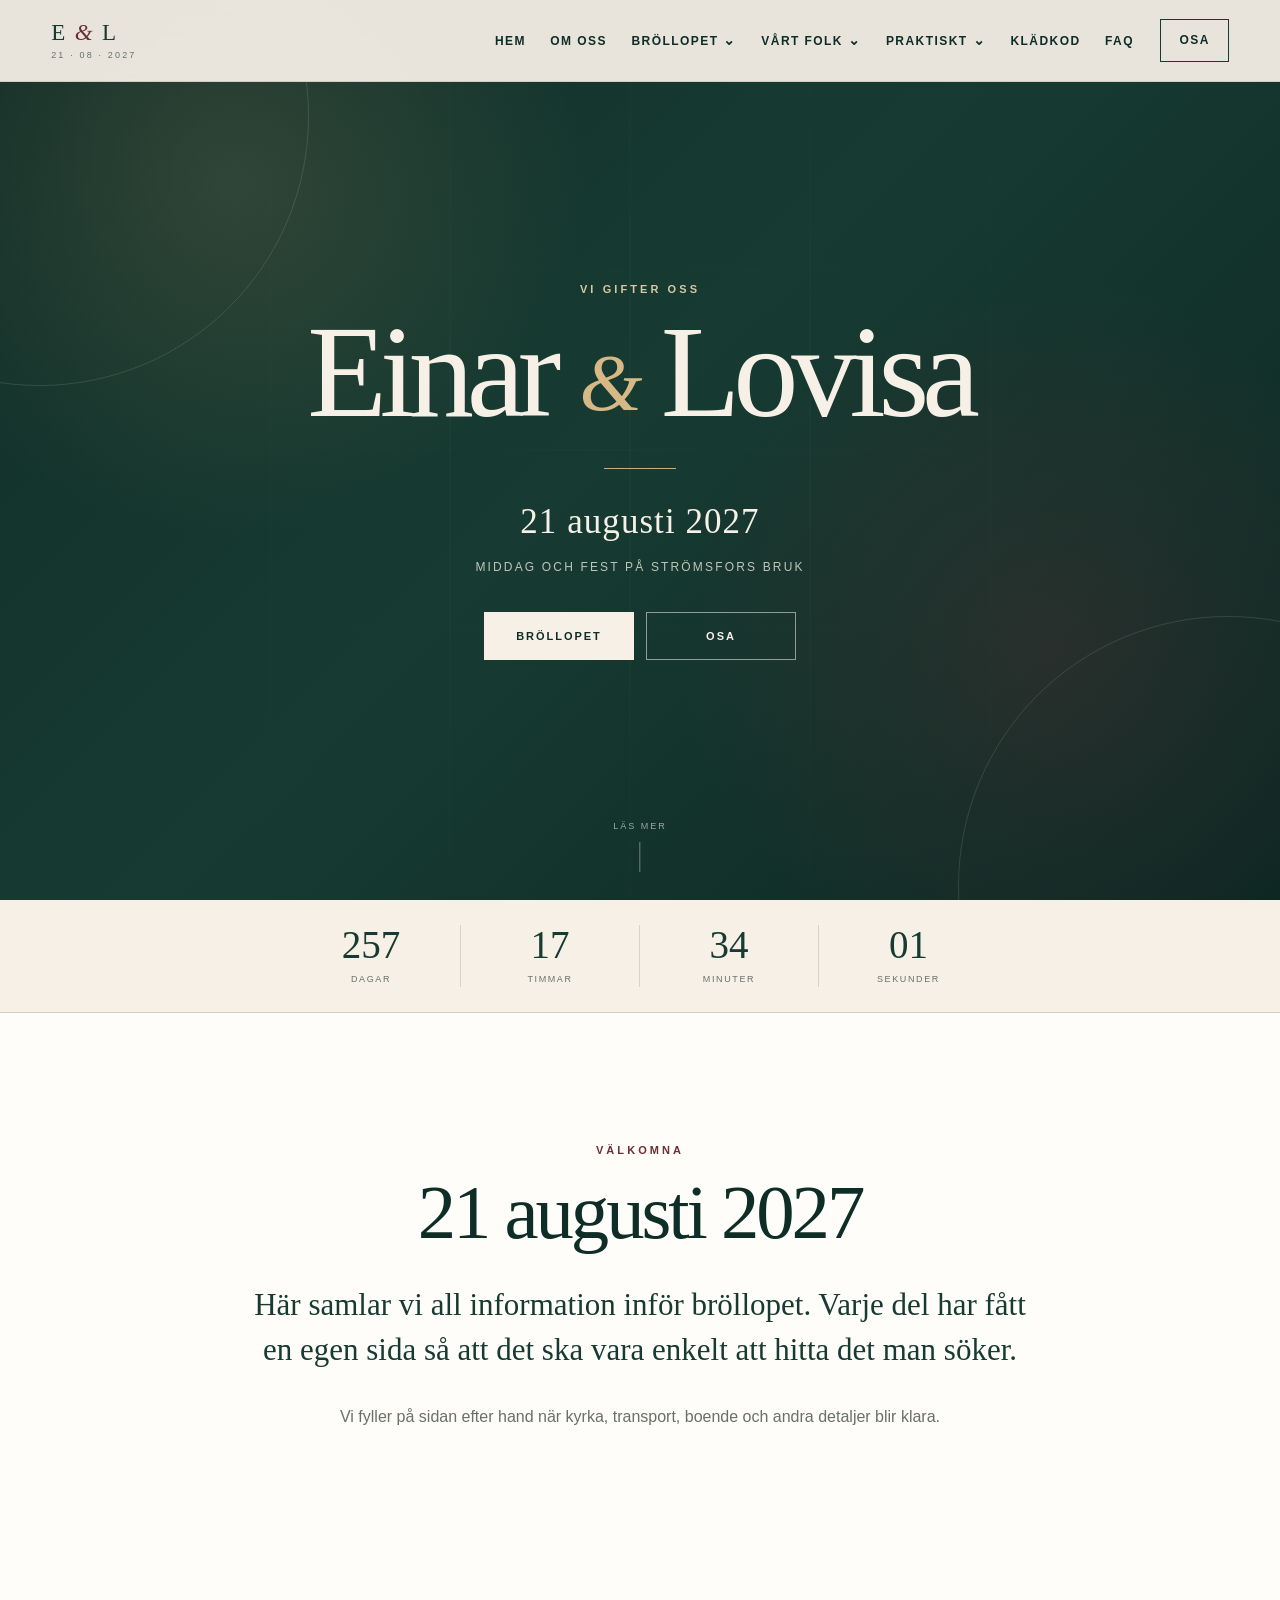
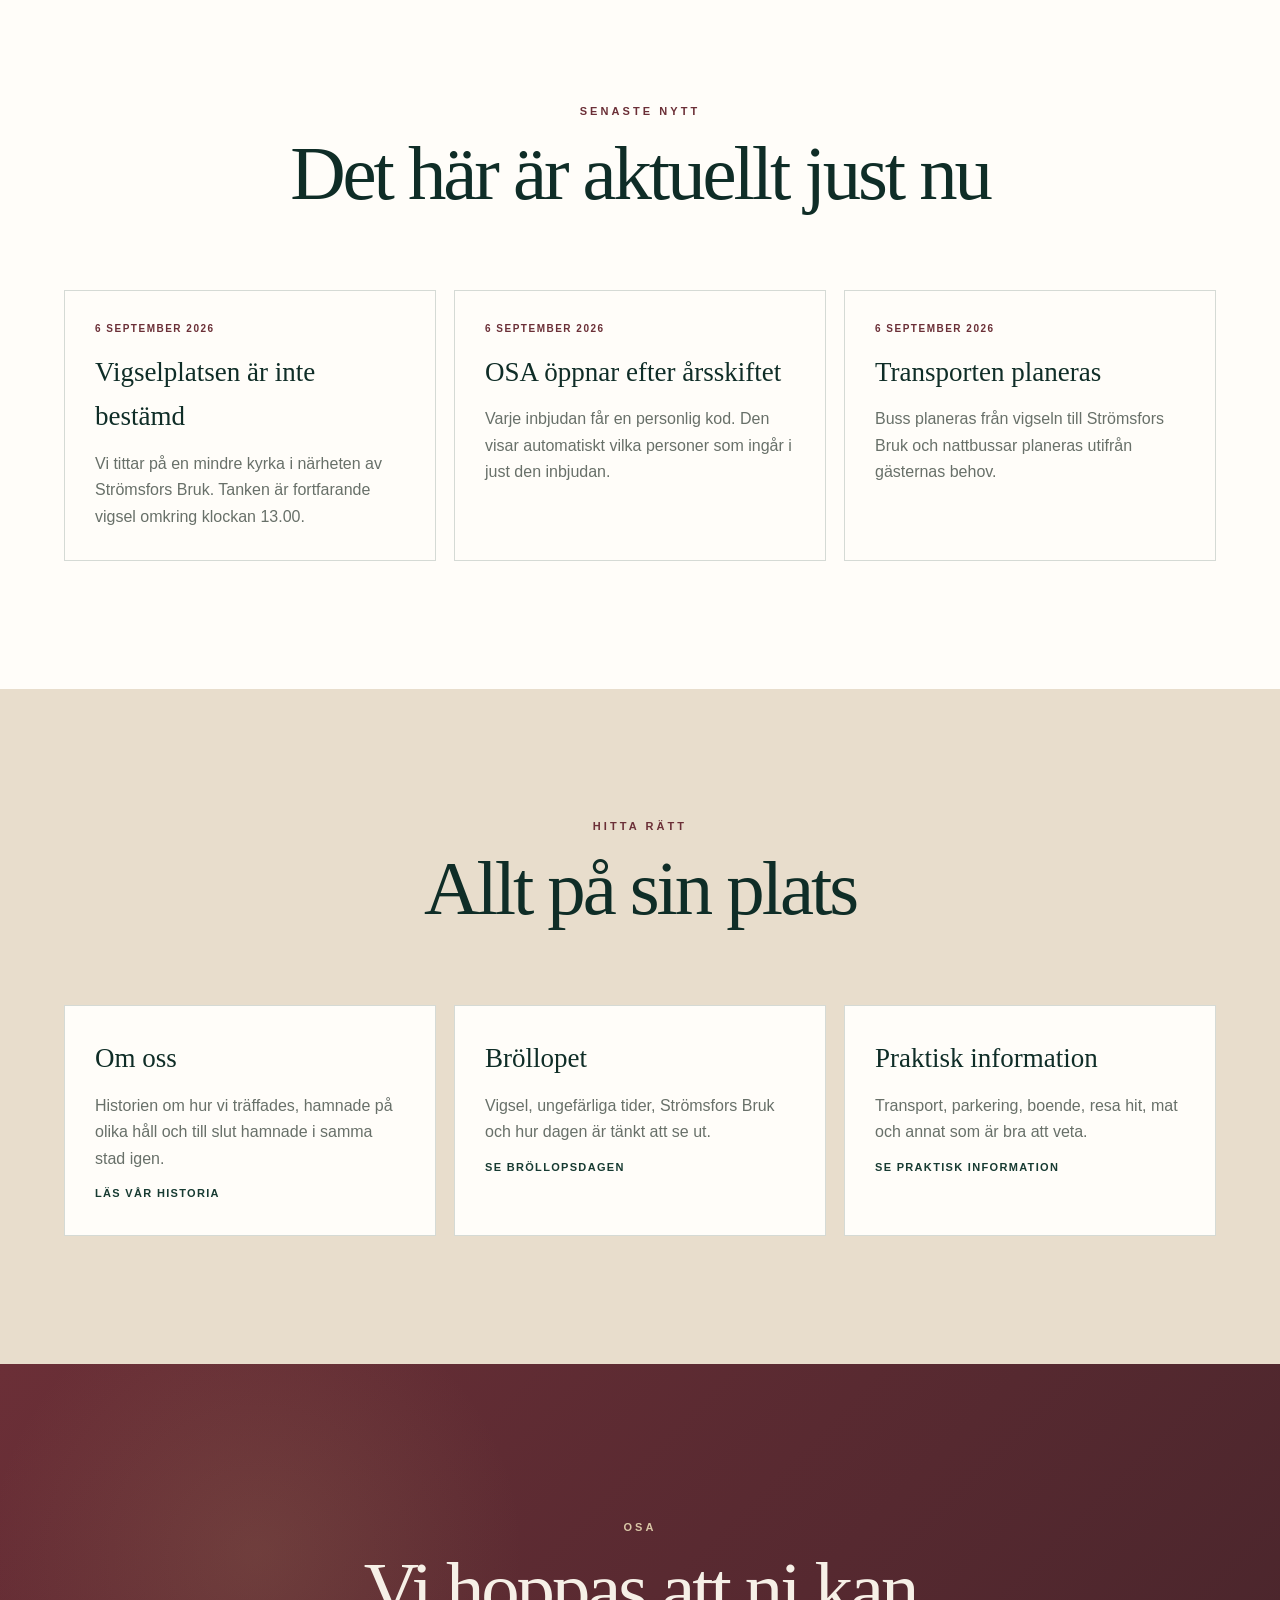
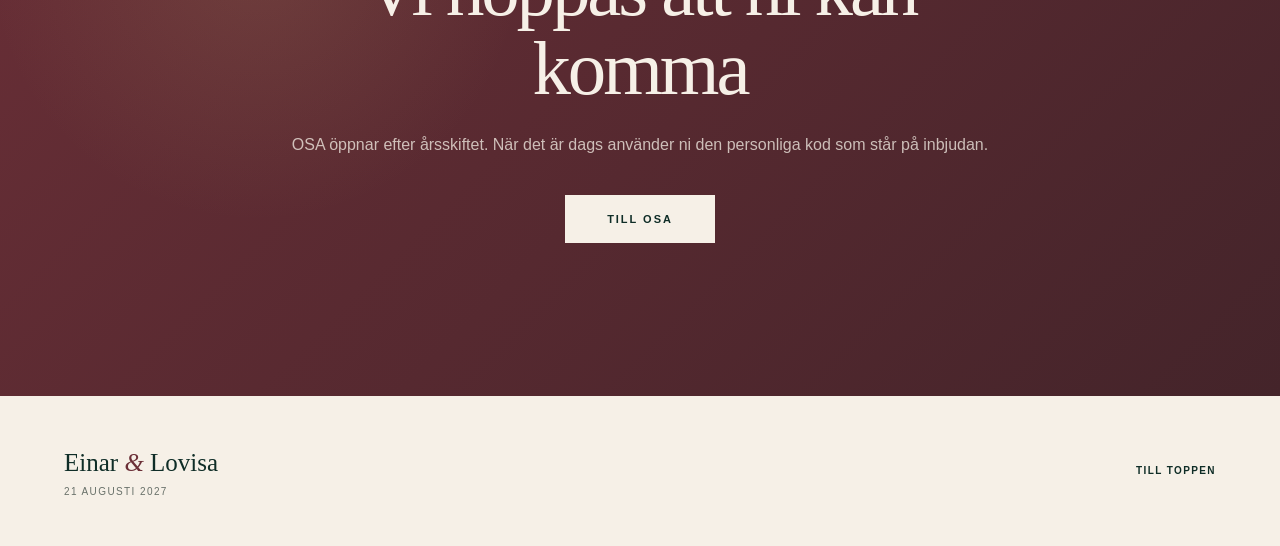
==== commit cc93cbbc: "Restructure homepage into a multi page wedding site" ====
--- a/index.html
+++ b/index.html
@@ -3,7 +3,7 @@
 <head>
   <meta charset="utf-8">
   <meta name="viewport" content="width=device-width, initial-scale=1">
-  <meta name="description" content="Bröllopshemsida för Einar & Lovisa – 21 augusti 2027.">
+  <meta name="description" content="Einar och Lovisa gifter sig den 21 augusti 2027. Här finns all information inför bröllopet.">
   <meta name="theme-color" content="#173b32">
   <title>Einar & Lovisa | 21 augusti 2027</title>
   <link rel="stylesheet" href="styles.css">
@@ -14,74 +14,64 @@
   <a class="skip-link" href="#main">Hoppa till innehållet</a>
 
   <header class="site-header" id="top">
-    <a class="brand" href="#hem" aria-label="Einar och Lovisa – startsida">
+    <a class="brand" href="index.html" aria-label="Einar och Lovisa, startsida">
       <span class="brand-mark">E <i>&</i> L</span>
       <span class="brand-date">21 · 08 · 2027</span>
     </a>
 
     <nav class="main-nav" aria-label="Huvudmeny">
-      <a class="nav-link" href="#hem">Hem</a>
+      <a class="nav-link active" href="index.html">Hem</a>
+      <a class="nav-link" href="om-oss.html">Om oss</a>
 
       <div class="nav-item has-dropdown">
-        <button class="nav-link nav-button" type="button" aria-expanded="false">
-          Om oss <span class="chevron" aria-hidden="true">⌄</span>
-        </button>
+        <button class="nav-link nav-button" type="button" aria-expanded="false">Bröllopet <span class="chevron" aria-hidden="true">⌄</span></button>
         <div class="dropdown" role="menu">
-          <a href="om-oss.html#historia" role="menuitem">Vår historia</a>
-          <a href="om-oss.html#tidslinje" role="menuitem">Tidslinje</a>
-          <a href="om-oss.html#resor" role="menuitem">Några minnen</a>
+          <a href="brollopet.html" role="menuitem">Bröllopsdagen</a>
+          <a href="brollopet.html#vigsel" role="menuitem">Vigseln</a>
+          <a href="brollopet.html#fest" role="menuitem">Middag och fest</a>
         </div>
       </div>
 
       <div class="nav-item has-dropdown">
-        <button class="nav-link nav-button" type="button" aria-expanded="false">
-          Bröllopet <span class="chevron" aria-hidden="true">⌄</span>
-        </button>
+        <button class="nav-link nav-button" type="button" aria-expanded="false">Vårt folk <span class="chevron" aria-hidden="true">⌄</span></button>
         <div class="dropdown" role="menu">
-          <a href="#dagen" role="menuitem">Bröllopsdagen</a>
-          <a href="#vigsel" role="menuitem">Vigseln</a>
-          <a href="#fest" role="menuitem">Middag & fest</a>
-          <a href="#vart-folk" role="menuitem">Vårt folk</a>
-          <a href="tal-spex.html" role="menuitem">Tal & spex</a>
+          <a href="vart-folk.html" role="menuitem">Toastteamet</a>
+          <a href="tal-spex.html" role="menuitem">Tal och spex</a>
         </div>
       </div>
 
       <div class="nav-item has-dropdown">
-        <button class="nav-link nav-button" type="button" aria-expanded="false">
-          Praktiskt <span class="chevron" aria-hidden="true">⌄</span>
-        </button>
+        <button class="nav-link nav-button" type="button" aria-expanded="false">Praktiskt <span class="chevron" aria-hidden="true">⌄</span></button>
         <div class="dropdown" role="menu">
-          <a href="#transport" role="menuitem">Transport</a>
-          <a href="#boende" role="menuitem">Boende</a>
-          <a href="#resa-hit" role="menuitem">Resa hit</a>
-          <a href="#parkering" role="menuitem">Parkering</a>
-          <a href="#praktiskt" role="menuitem">Bra att veta</a>
-          <a href="#senaste" role="menuitem">Senaste nytt</a>
+          <a href="praktiskt.html#transport" role="menuitem">Transport</a>
+          <a href="praktiskt.html#boende" role="menuitem">Boende</a>
+          <a href="praktiskt.html#parkering" role="menuitem">Parkering</a>
+          <a href="praktiskt.html#resa" role="menuitem">Resa hit</a>
         </div>
       </div>
 
-      <a class="nav-link" href="#kladkod">Klädkod</a>
-      <a class="nav-link" href="#faq">FAQ</a>
+      <a class="nav-link" href="kladkod.html">Klädkod</a>
+      <a class="nav-link" href="faq.html">FAQ</a>
       <a class="nav-link nav-osa" href="osa.html">OSA</a>
     </nav>
   </header>
 
   <main id="main">
-    <section class="hero" id="hem" aria-labelledby="hero-title">
+    <section class="hero" aria-labelledby="hero-title">
       <div class="hero-pattern" aria-hidden="true"></div>
       <div class="hero-content reveal">
         <p class="eyebrow light">Vi gifter oss</p>
         <h1 id="hero-title">Einar <span>&</span> Lovisa</h1>
         <div class="hero-rule" aria-hidden="true"></div>
         <p class="hero-date">21 augusti 2027</p>
-        <p class="hero-place">Middag & fest · Strömsfors Bruk</p>
+        <p class="hero-place">Middag och fest på Strömsfors Bruk</p>
         <div class="hero-actions">
-          <a class="button button-light" href="osa.html">OSA</a>
-          <a class="button button-ghost" href="#dagen">Praktisk information</a>
+          <a class="button button-light" href="brollopet.html">Bröllopet</a>
+          <a class="button button-ghost" href="osa.html">OSA</a>
         </div>
       </div>
       <a class="scroll-cue" href="#valkommen" aria-label="Fortsätt nedåt">
-        <span>Upptäck dagen</span>
+        <span>Läs mer</span>
         <span class="scroll-line" aria-hidden="true"></span>
       </a>
     </section>
@@ -98,238 +88,73 @@
     <section class="section intro" id="valkommen">
       <div class="narrow reveal">
         <p class="eyebrow">Välkomna</p>
-        <h2>Vi hoppas att ni vill fira med oss.</h2>
-        <p class="lead">Den 21 augusti 2027 gifter vi oss. Här samlar vi all information inför bröllopet – från vigsel och transport till boende, klädkod och OSA.</p>
-        <p>Sidan uppdateras löpande när de sista detaljerna faller på plats.</p>
-        <a class="text-link" href="om-oss.html">Läs vår historia <span>→</span></a>
+        <h2>21 augusti 2027</h2>
+        <p class="lead">Här samlar vi all information inför bröllopet. Varje del har fått en egen sida så att det ska vara enkelt att hitta det man söker.</p>
+        <p>Vi fyller på sidan efter hand när kyrka, transport, boende och andra detaljer blir klara.</p>
       </div>
     </section>
 
     <section class="section latest-section" id="senaste">
       <div class="section-heading reveal">
         <p class="eyebrow">Senaste nytt</p>
-        <h2>Aktuellt just nu</h2>
-        <p>Här visar vi bara information som fortfarande är aktuell. När något ändras uppdateras sidan.</p>
+        <h2>Det här är aktuellt just nu</h2>
       </div>
       <div class="latest-grid">
         <article class="latest-card reveal">
           <time datetime="2026-09-06">6 september 2026</time>
-          <h3>Hemsidan är igång</h3>
-          <p>Den första versionen är publicerad och kommer att fyllas på med bilder, vigselplats och praktiska detaljer.</p>
-        </article>
-        <article class="latest-card reveal">
-          <time datetime="2026-09-06">6 september 2026</time>
-          <h3>Vigselplatsen är inte spikad</h3>
-          <p>Vi tittar på en mindre kyrka inom rimligt avstånd från Strömsfors Bruk. Information kommer så snart den är bokad.</p>
+          <h3>Vigselplatsen är inte bestämd</h3>
+          <p>Vi tittar på en mindre kyrka i närheten av Strömsfors Bruk. Tanken är fortfarande vigsel omkring klockan 13.00.</p>
         </article>
         <article class="latest-card reveal">
           <time datetime="2026-09-06">6 september 2026</time>
           <h3>OSA öppnar efter årsskiftet</h3>
-          <p>Varje inbjudan får en personlig kod som används för att svara för just de personer som är inbjudna.</p>
+          <p>Varje inbjudan får en personlig kod. Den visar automatiskt vilka personer som ingår i just den inbjudan.</p>
+        </article>
+        <article class="latest-card reveal">
+          <time datetime="2026-09-06">6 september 2026</time>
+          <h3>Transporten planeras</h3>
+          <p>Buss planeras från vigseln till Strömsfors Bruk och nattbussar planeras utifrån gästernas behov.</p>
         </article>
       </div>
     </section>
 
-    <section class="section section-green" id="dagen">
+    <section class="section section-warm">
       <div class="section-heading reveal">
-        <p class="eyebrow light">Lördagen den 21 augusti</p>
-        <h2>Bröllopsdagen</h2>
-        <p>Tiderna nedan är preliminära förhållningstider. Detaljerna uppdateras när vigselplats och transporter är helt fastställda.</p>
+        <p class="eyebrow">Hitta rätt</p>
+        <h2>Allt på sin plats</h2>
       </div>
-
-      <div class="timeline">
-        <article class="timeline-item reveal" id="vigsel">
-          <span class="timeline-number">01</span>
-          <div>
-            <p class="timeline-time">Preliminärt 12.30</p>
-            <h3>Samling</h3>
-            <p>Vi ber gästerna att vara på plats ungefär 30 minuter före vigseln. Kyrka, adress och parkering publiceras när bokningen är klar.</p>
-          </div>
+      <div class="mini-grid">
+        <article class="mini-card reveal">
+          <h3>Om oss</h3>
+          <p>Historien om hur vi träffades, hamnade på olika håll och till slut hamnade i samma stad igen.</p>
+          <a class="text-link" href="om-oss.html">Läs vår historia</a>
         </article>
-        <article class="timeline-item reveal">
-          <span class="timeline-number">02</span>
-          <div>
-            <p class="timeline-time">Preliminärt 13.00</p>
-            <h3>Vigsel</h3>
-            <p>Vår ambition är en kort och personlig kyrklig vigsel. Exakt upplägg och längd bestäms tillsammans med vigselprästen.</p>
-          </div>
+        <article class="mini-card reveal">
+          <h3>Bröllopet</h3>
+          <p>Vigsel, ungefärliga tider, Strömsfors Bruk och hur dagen är tänkt att se ut.</p>
+          <a class="text-link" href="brollopet.html">Se bröllopsdagen</a>
         </article>
-        <article class="timeline-item reveal">
-          <span class="timeline-number">03</span>
-          <div>
-            <p class="timeline-time">Efter vigseln</p>
-            <h3>Gemensam transport</h3>
-            <p>Bussar tar gästerna från vigselplatsen till Strömsfors Bruk. Plats på bussen bokas i samband med OSA.</p>
-          </div>
-        </article>
-        <article class="timeline-item reveal">
-          <span class="timeline-number">04</span>
-          <div>
-            <p class="timeline-time">Eftermiddag</p>
-            <h3>Mingel</h3>
-            <p>Efter ankomst till bruket samlas vi för mingel innan middagen börjar.</p>
-          </div>
-        </article>
-        <article class="timeline-item reveal" id="fest">
-          <span class="timeline-number">05</span>
-          <div>
-            <p class="timeline-time">Kväll</p>
-            <h3>Middag & fest</h3>
-            <p>Middag, tal och festligheter följs av bar, musik och dans. Menyn avslöjas först på plats.</p>
-          </div>
-        </article>
-        <article class="timeline-item reveal">
-          <span class="timeline-number">06</span>
-          <div>
-            <p class="timeline-time">Preliminärt omkring 01.30</p>
-            <h3>Returbussar</h3>
-            <p>Förbokade nattbussar planeras. Exakta linjer sätts utifrån gästernas behov och OSA-svar.</p>
-          </div>
+        <article class="mini-card reveal">
+          <h3>Praktisk information</h3>
+          <p>Transport, parkering, boende, resa hit, mat och annat som är bra att veta.</p>
+          <a class="text-link" href="praktiskt.html">Se praktisk information</a>
         </article>
       </div>
     </section>
 
-    <section class="section location-section">
-      <div class="location-panel reveal">
-        <div class="location-copy">
-          <p class="eyebrow">Middag & fest</p>
-          <h2>Strömsfors Bruk</h2>
-          <p class="lead">Efter vigseln fortsätter firandet i bruksmiljön på Strömsfors Bruk.</p>
-          <p>Parkering finns vid bruket. Möjligheten att låta bilen stå kvar över natten kontrolleras och publiceras här när den är bekräftad.</p>
-          <a class="text-link" href="#transport">Se transportinformationen <span>→</span></a>
-        </div>
-        <div class="location-art" aria-hidden="true">
-          <span class="arch arch-one"></span>
-          <span class="arch arch-two"></span>
-          <span class="arch arch-three"></span>
-          <span class="location-monogram">E&amp;L</span>
-        </div>
+    <section class="rsvp-banner">
+      <div class="reveal">
+        <p class="eyebrow light">OSA</p>
+        <h2>Vi hoppas att ni kan komma</h2>
+        <p>OSA öppnar efter årsskiftet. När det är dags använder ni den personliga kod som står på inbjudan.</p>
+        <a class="button button-light" href="osa.html">Till OSA</a>
       </div>
-    </section>
-
-    <section class="section" id="vart-folk">
-      <div class="section-heading reveal">
-        <p class="eyebrow">Vårt folk</p>
-        <h2>Personerna som håller ihop kvällen</h2>
-        <p>Har du planer på tal, spex eller en överraskning är det toastteamet du ska prata med – inte brudparet.</p>
-      </div>
-      <div class="people-grid">
-        <article class="person-card reveal">
-          <div class="person-photo-placeholder" aria-label="Foto på Johannes kommer senare">Foto kommer</div>
-          <p class="person-role">Brudens toastmaster</p>
-          <h3>Johannes Wiedel</h3>
-          <p>Presentation kommer när bilderna är på plats.</p>
-        </article>
-        <article class="person-card reveal">
-          <div class="person-photo-placeholder" aria-label="Foto på Alfred kommer senare">Foto kommer</div>
-          <p class="person-role">Brudgummens toastmaster</p>
-          <h3>Alfred Pålsson Höök</h3>
-          <p>Presentation kommer när bilderna är på plats.</p>
-        </article>
-        <article class="person-card reveal muted-person">
-          <div class="person-photo-placeholder">?</div>
-          <p class="person-role">Gemensam toastmadame</p>
-          <h3>Presenteras senare</h3>
-          <p>Den tredje delen av toastteamet är ännu inte offentlig.</p>
-        </article>
-      </div>
-      <div class="center-actions reveal">
-        <a class="button button-solid" href="tal-spex.html">Anmäl tal, spex eller överraskning</a>
-      </div>
-    </section>
-
-    <section class="section" id="transport">
-      <div class="section-heading reveal">
-        <p class="eyebrow">Ta er dit och hem</p>
-        <h2>Transport</h2>
-        <p>Vi vill göra logistiken så enkel som möjligt. Den slutliga informationen kompletteras när vigselplats och bussupplägg är bekräftade.</p>
-      </div>
-      <div class="card-grid three">
-        <article class="info-card reveal"><span class="card-number">01</span><h3>Till vigseln</h3><p>Adress, parkering och slutlig ankomsttid publiceras när kyrkan är bestämd.</p></article>
-        <article class="info-card reveal"><span class="card-number">02</span><h3>Vigsel → fest</h3><p>Gemensamma bussar går från vigseln till Strömsfors Bruk. I OSA:n anger ni om ni önskar plats.</p></article>
-        <article class="info-card reveal"><span class="card-number">03</span><h3>Efter festen</h3><p>I OSA:n anger ni om ni tänker åka nattbuss, egen bil, skjuts, taxi eller annat – och vilken ort ni planerar att sova i.</p></article>
-      </div>
-    </section>
-
-    <section class="section travel-section" id="resa-hit">
-      <div class="section-heading reveal">
-        <p class="eyebrow">För långväga gäster</p>
-        <h2>Resa hit</h2>
-        <p>Detaljerade resvägar från Göteborg och andra orter läggs in när vigselplatsen och nattbussarnas upplägg är slutligt bestämda.</p>
-      </div>
-      <div class="mini-grid">
-        <article class="mini-card reveal"><h3>Från Göteborg</h3><p>Vi kompletterar med rekommenderad resväg och eventuell bussinformation när upplägget är klart.</p></article>
-        <article class="mini-card reveal"><h3>Med bil</h3><p>Parkering finns vid Strömsfors Bruk. Parkering vid vigselplatsen kompletteras när kyrkan är bestämd.</p></article>
-        <article class="mini-card reveal"><h3>Taxi</h3><p>Rekommenderade taxialternativ publiceras närmare bröllopet om det behövs.</p></article>
-      </div>
-    </section>
-
-    <section class="section section-warm" id="boende">
-      <div class="section-heading reveal">
-        <p class="eyebrow">Sov gott</p>
-        <h2>Boende</h2>
-        <p>Vi tar fram ett mindre antal rekommenderade alternativ som fungerar så bra som möjligt med nattbussarna.</p>
-      </div>
-      <div class="stay-grid">
-        <article class="stay-card reveal"><span>01</span><h3>Nära Strömsfors</h3><p>Boenden med kortast avstånd till festplatsen.</p><small>Alternativ publiceras senare</small></article>
-        <article class="stay-card reveal"><span>02</span><h3>Svenljunga</h3><p>Ett av områdena vi undersöker för boende och eventuell nattbusstrafik.</p><small>Alternativ publiceras senare</small></article>
-        <article class="stay-card reveal"><span>03</span><h3>Tranemo</h3><p>Ett av områdena vi undersöker för boende och eventuell nattbusstrafik.</p><small>Alternativ publiceras senare</small></article>
-      </div>
-    </section>
-
-    <section class="section parking-section" id="parkering">
-      <div class="section-heading reveal"><p class="eyebrow">Med bil</p><h2>Parkering</h2></div>
-      <div class="narrow info-panel reveal">
-        <p class="lead">Parkering finns vid Strömsfors Bruk.</p>
-        <p>Vi kontrollerar fortfarande om bilar får stå kvar över natten och när de i så fall behöver hämtas på söndagen. Laddning för elbil finns inte på plats. Möjlighet att lämna av nära entrén finns.</p>
-      </div>
-    </section>
-
-    <section class="section dress-section" id="kladkod">
-      <div class="dress-layout">
-        <div class="reveal"><p class="eyebrow">Klädsel</p><h2>Klädkod</h2></div>
-        <div class="dress-copy reveal"><p class="status-pill">Publiceras senare</p><p class="lead">Klädkoden är ännu inte slutligt fastställd.</p><p>Vi tittar på en formell men somrig nivå och publicerar en tydlig guide när beslutet är fattat.</p></div>
-      </div>
-    </section>
-
-    <section class="section section-dark" id="praktiskt">
-      <div class="section-heading reveal"><p class="eyebrow light">Bra att veta</p><h2>Praktisk information</h2></div>
-      <div class="practical-grid">
-        <article class="practical-card reveal"><h3>Vuxenbröllop</h3><p>Bröllopet är i huvudsak ett vuxenbröllop. Inbjudan gäller de personer som anges på inbjudan. Några uttryckligen inbjudna barn utgör undantag.</p></article>
-        <article class="practical-card reveal"><h3>+1</h3><p>Det går inte att lägga till egna gäster i OSA:n. De personer som hör till er inbjudan visas automatiskt med den personliga koden.</p></article>
-        <article class="practical-card reveal"><h3>Mat & allergier</h3><p>Kostpreferens och allergier/intoleranser anges separat i OSA:n. Menyn avslöjas först på bröllopet.</p></article>
-        <article class="practical-card reveal"><h3>Tal & spex</h3><p>Tal, spex och överraskningar anmäls via ett separat formulär till toastteamet. Preliminär deadline är 31 maj 2027.</p></article>
-        <article class="practical-card reveal"><h3>Fotografering</h3><p>Gäster får gärna dela bilder. Vi planerar även ett gemensamt fotoalbum där bilder från helgen kan samlas.</p></article>
-        <article class="practical-card reveal"><h3>Tillgänglighet</h3><p>Behöver du särskild tillgänglighetsanpassning ber vi dig kontakta oss direkt så löser vi det så långt det är möjligt.</p></article>
-      </div>
-    </section>
-
-    <section class="section" id="faq">
-      <div class="section-heading reveal"><p class="eyebrow">Frågor & svar</p><h2>FAQ</h2></div>
-      <div class="faq-list reveal">
-        <details><summary>När öppnar OSA?</summary><p>OSA öppnar efter årsskiftet. Sista svarsdag fastställs när den praktiska planeringen är längre gången.</p></details>
-        <details><summary>Hur fungerar OSA-koden?</summary><p>Varje hushåll eller inbjudan får en unik kod. När koden anges visas endast de personer som hör till just den inbjudan.</p></details>
-        <details><summary>Kan jag ta med en +1?</summary><p>Inbjudan gäller de personer vars namn anges på inbjudan och visas i OSA-systemet.</p></details>
-        <details><summary>Är barn välkomna?</summary><p>Bröllopet är i huvudsak ett vuxenbröllop. Om ett barn är inbjudet framgår det uttryckligen på inbjudan.</p></details>
-        <details><summary>Hur meddelar jag allergier eller specialkost?</summary><p>Det görs individuellt i OSA:n. Vi skiljer på kostpreferens och allergi/intolerans.</p></details>
-        <details><summary>Kan jag ändra mitt OSA-svar?</summary><p>Ja. Samma personliga kod kommer kunna användas för att visa och ändra svar fram till dess att OSA stänger.</p></details>
-        <details><summary>Kommer det finnas buss?</summary><p>Ja. Vi planerar buss från vigselplatsen till Strömsfors Bruk och nattbussar efter festen. Behov och destination anges i OSA:n.</p></details>
-        <details><summary>Var kan jag bo?</summary><p>Vi tar fram rekommendationer nära Strömsfors samt i Svenljunga och Tranemo.</p></details>
-        <details><summary>Finns parkering?</summary><p>Ja, parkering finns vid Strömsfors Bruk. Möjligheten att lämna bilen över natten kontrolleras.</p></details>
-        <details><summary>Kan jag hålla tal eller ordna spex?</summary><p>Ja. Använd sidan Tal & spex så går informationen till toastteamet och inte till brudparet.</p></details>
-        <details><summary>Vad händer på fredagen?</summary><p>Ett mindre familjemingel övervägs. Om det blir av visas informationen endast för de gäster som är inbjudna till det.</p></details>
-        <details><summary>Vad händer på söndagen?</summary><p>Ingen officiell aktivitet för hela gästlistan är planerad. En enkel familjefrukost kan bli aktuell och visas i så fall bara för berörda gäster.</p></details>
-      </div>
-    </section>
-
-    <section class="rsvp-banner">
-      <div class="reveal"><p class="eyebrow light">Vi hoppas att ni kommer</p><h2>OSA</h2><p>När OSA öppnar efter årsskiftet använder ni den personliga kod som står på er inbjudan.</p><a class="button button-light" href="osa.html">Till OSA</a></div>
     </section>
   </main>
 
   <footer class="site-footer">
     <div><strong>Einar <i>&</i> Lovisa</strong><span>21 augusti 2027</span></div>
-    <a href="#top">Till toppen ↑</a>
+    <a href="#top">Till toppen</a>
   </footer>
 </body>
 </html>
--- a/extras.css
+++ b/extras.css
@@ -0,0 +1,263 @@
+.latest-section { background: #fffdf9; }
+.latest-grid,
+.people-grid,
+.mini-grid {
+  width: min(var(--max), 100%);
+  margin: 0 auto;
+  display: grid;
+  grid-template-columns: repeat(3, minmax(0, 1fr));
+  gap: 18px;
+}
+.latest-card,
+.person-card,
+.mini-card,
+.info-panel {
+  border: 1px solid var(--border);
+  background: var(--paper);
+}
+.latest-card,
+.person-card,
+.mini-card { padding: 30px; }
+.latest-card time,
+.person-role,
+.story-year {
+  display: block;
+  margin-bottom: 12px;
+  color: var(--wine);
+  font-size: 10px;
+  font-weight: 700;
+  letter-spacing: .15em;
+  text-transform: uppercase;
+}
+.latest-card h3,
+.person-card h3,
+.mini-card h3 {
+  margin: 0 0 12px;
+  color: var(--green-950);
+  font-family: var(--serif);
+  font-size: 27px;
+  font-weight: 400;
+}
+.latest-card p,
+.person-card p:not(.person-role),
+.mini-card p { margin: 0; color: var(--muted); }
+.person-photo-placeholder {
+  min-height: 270px;
+  margin: -30px -30px 26px;
+  display: grid;
+  place-items: center;
+  background:
+    radial-gradient(circle at 30% 25%, rgba(182,154,106,.22), transparent 25%),
+    linear-gradient(145deg, #315c4f, #173b32);
+  color: rgba(246,240,231,.72);
+  font-family: var(--serif);
+  font-size: 22px;
+  font-style: italic;
+}
+.muted-person .person-photo-placeholder {
+  background: linear-gradient(145deg, #7f6f67, #4c3d38);
+  font-size: 64px;
+}
+.center-actions { text-align: center; margin-top: 34px; }
+.button-solid {
+  background: var(--green-900);
+  border: 1px solid var(--green-900);
+  color: #fff;
+}
+.button-solid:hover { background: var(--green-800); }
+.travel-section { background: #fbf7f0; }
+.parking-section { background: var(--cream); }
+.info-panel { padding: 36px; }
+.info-panel p:last-child { color: var(--muted); }
+
+/* Generic inner pages */
+.inner-body { background: var(--paper); }
+.inner-header {
+  position: sticky;
+  top: 0;
+  z-index: 1000;
+  min-height: 76px;
+  padding: 15px clamp(20px, 5vw, 64px);
+  display: flex;
+  align-items: center;
+  justify-content: space-between;
+  gap: 20px;
+  border-bottom: 1px solid var(--border);
+  background: rgba(246,240,231,.96);
+  backdrop-filter: blur(14px);
+}
+.inner-header a { text-decoration: none; }
+.inner-back {
+  font-size: 10px;
+  font-weight: 700;
+  letter-spacing: .14em;
+  text-transform: uppercase;
+}
+.page-hero {
+  padding: clamp(90px, 12vw, 150px) 24px;
+  text-align: center;
+  color: var(--cream);
+  background:
+    radial-gradient(circle at 20% 20%, rgba(182,154,106,.2), transparent 28%),
+    linear-gradient(135deg, #102d27, #173b32 56%, #0c2722);
+}
+.page-hero h1 {
+  width: min(930px, 100%);
+  margin: 0 auto 22px;
+  font-family: var(--serif);
+  font-size: clamp(54px, 9vw, 112px);
+  font-weight: 400;
+  line-height: .98;
+  letter-spacing: -.045em;
+}
+.page-hero p:not(.eyebrow) {
+  width: min(720px, 100%);
+  margin: 0 auto;
+  color: rgba(246,240,231,.72);
+}
+.story-wrap {
+  width: min(900px, 100%);
+  margin: 0 auto;
+}
+.story-wrap > p {
+  font-family: var(--serif);
+  font-size: clamp(20px, 2.4vw, 28px);
+  line-height: 1.6;
+}
+.story-wrap > p:first-of-type { color: var(--green-900); }
+.story-quote {
+  margin: 50px 0;
+  padding: 34px 38px;
+  border-left: 3px solid var(--wine);
+  background: var(--cream);
+}
+.story-quote strong {
+  display: block;
+  margin-bottom: 10px;
+  color: var(--wine);
+  font-size: 10px;
+  letter-spacing: .16em;
+  text-transform: uppercase;
+}
+.story-quote p { margin: 0; color: var(--green-950); font-family: var(--serif); font-size: 22px; }
+.story-timeline {
+  width: min(930px, 100%);
+  margin: 0 auto;
+  border-left: 1px solid var(--border);
+}
+.story-event {
+  position: relative;
+  padding: 0 0 44px 46px;
+}
+.story-event::before {
+  content: '';
+  position: absolute;
+  left: -5px;
+  top: 7px;
+  width: 9px;
+  height: 9px;
+  border-radius: 50%;
+  background: var(--wine);
+}
+.story-event h3 {
+  margin: 0 0 8px;
+  color: var(--green-950);
+  font-family: var(--serif);
+  font-size: 31px;
+  font-weight: 400;
+}
+.story-event p { margin: 0; color: var(--muted); }
+.memory-grid {
+  width: min(var(--max), 100%);
+  margin: 0 auto;
+  display: grid;
+  grid-template-columns: repeat(2, minmax(0, 1fr));
+  gap: 20px;
+}
+.memory-card {
+  min-height: 350px;
+  padding: 36px;
+  display: flex;
+  flex-direction: column;
+  justify-content: flex-end;
+  color: var(--cream);
+  background: linear-gradient(145deg, #6b2f37, #311a20);
+}
+.memory-card:nth-child(2) { background: linear-gradient(145deg, #315c4f, #173b32); }
+.memory-card h3 { margin: 0 0 12px; font-family: var(--serif); font-size: 34px; font-weight: 400; }
+.memory-card p { margin: 0; color: rgba(246,240,231,.76); }
+.photo-note {
+  width: min(900px, 100%);
+  margin: 0 auto;
+  padding: 26px 30px;
+  background: var(--cream);
+  border: 1px dashed rgba(23,59,50,.28);
+  color: var(--muted);
+  text-align: center;
+}
+
+/* Speech & toast form */
+.form-page { background: var(--cream); }
+.form-shell {
+  width: min(820px, 100%);
+  margin: 0 auto;
+  padding: clamp(42px, 7vw, 78px);
+  background: var(--paper);
+  box-shadow: var(--shadow);
+}
+.form-shell h1,
+.form-shell h2 {
+  margin: 0 0 18px;
+  color: var(--green-950);
+  font-family: var(--serif);
+  font-weight: 400;
+}
+.form-shell h1 { font-size: clamp(44px, 7vw, 76px); }
+.form-shell h2 { margin-top: 34px; font-size: 30px; }
+.form-shell .lead { color: var(--green-900); }
+.form-row { display: grid; grid-template-columns: repeat(2, minmax(0, 1fr)); gap: 16px; }
+.form-group { margin-bottom: 18px; }
+.form-group label,
+.form-group legend {
+  display: block;
+  margin-bottom: 8px;
+  color: var(--green-950);
+  font-size: 10px;
+  font-weight: 700;
+  letter-spacing: .12em;
+  text-transform: uppercase;
+}
+.form-group fieldset { border: 0; padding: 0; margin: 0; }
+.form-group input,
+.form-group select,
+.form-group textarea {
+  width: 100%;
+  padding: 12px 14px;
+  border: 1px solid rgba(23,59,50,.24);
+  background: white;
+}
+.form-group textarea { min-height: 110px; resize: vertical; }
+.check-grid { display: grid; grid-template-columns: repeat(2, minmax(0,1fr)); gap: 10px; }
+.check-option { display: flex; align-items: center; gap: 9px; color: var(--muted); }
+.check-option input { width: auto; }
+.form-notice {
+  margin: 24px 0;
+  padding: 16px 18px;
+  background: #fff7e8;
+  border: 1px solid rgba(182,154,106,.45);
+  color: #4b4030;
+}
+.form-disabled { opacity: .58; pointer-events: none; }
+
+@media (max-width: 980px) {
+  .latest-grid, .people-grid, .mini-grid { grid-template-columns: 1fr; }
+  .person-photo-placeholder { min-height: 220px; }
+}
+
+@media (max-width: 620px) {
+  .inner-header { flex-direction: column; justify-content: center; gap: 8px; }
+  .page-hero { padding: 75px 20px; }
+  .memory-grid, .form-row, .check-grid { grid-template-columns: 1fr; }
+  .story-event { padding-left: 30px; }
+  .form-shell { padding: 34px 22px; }
+}
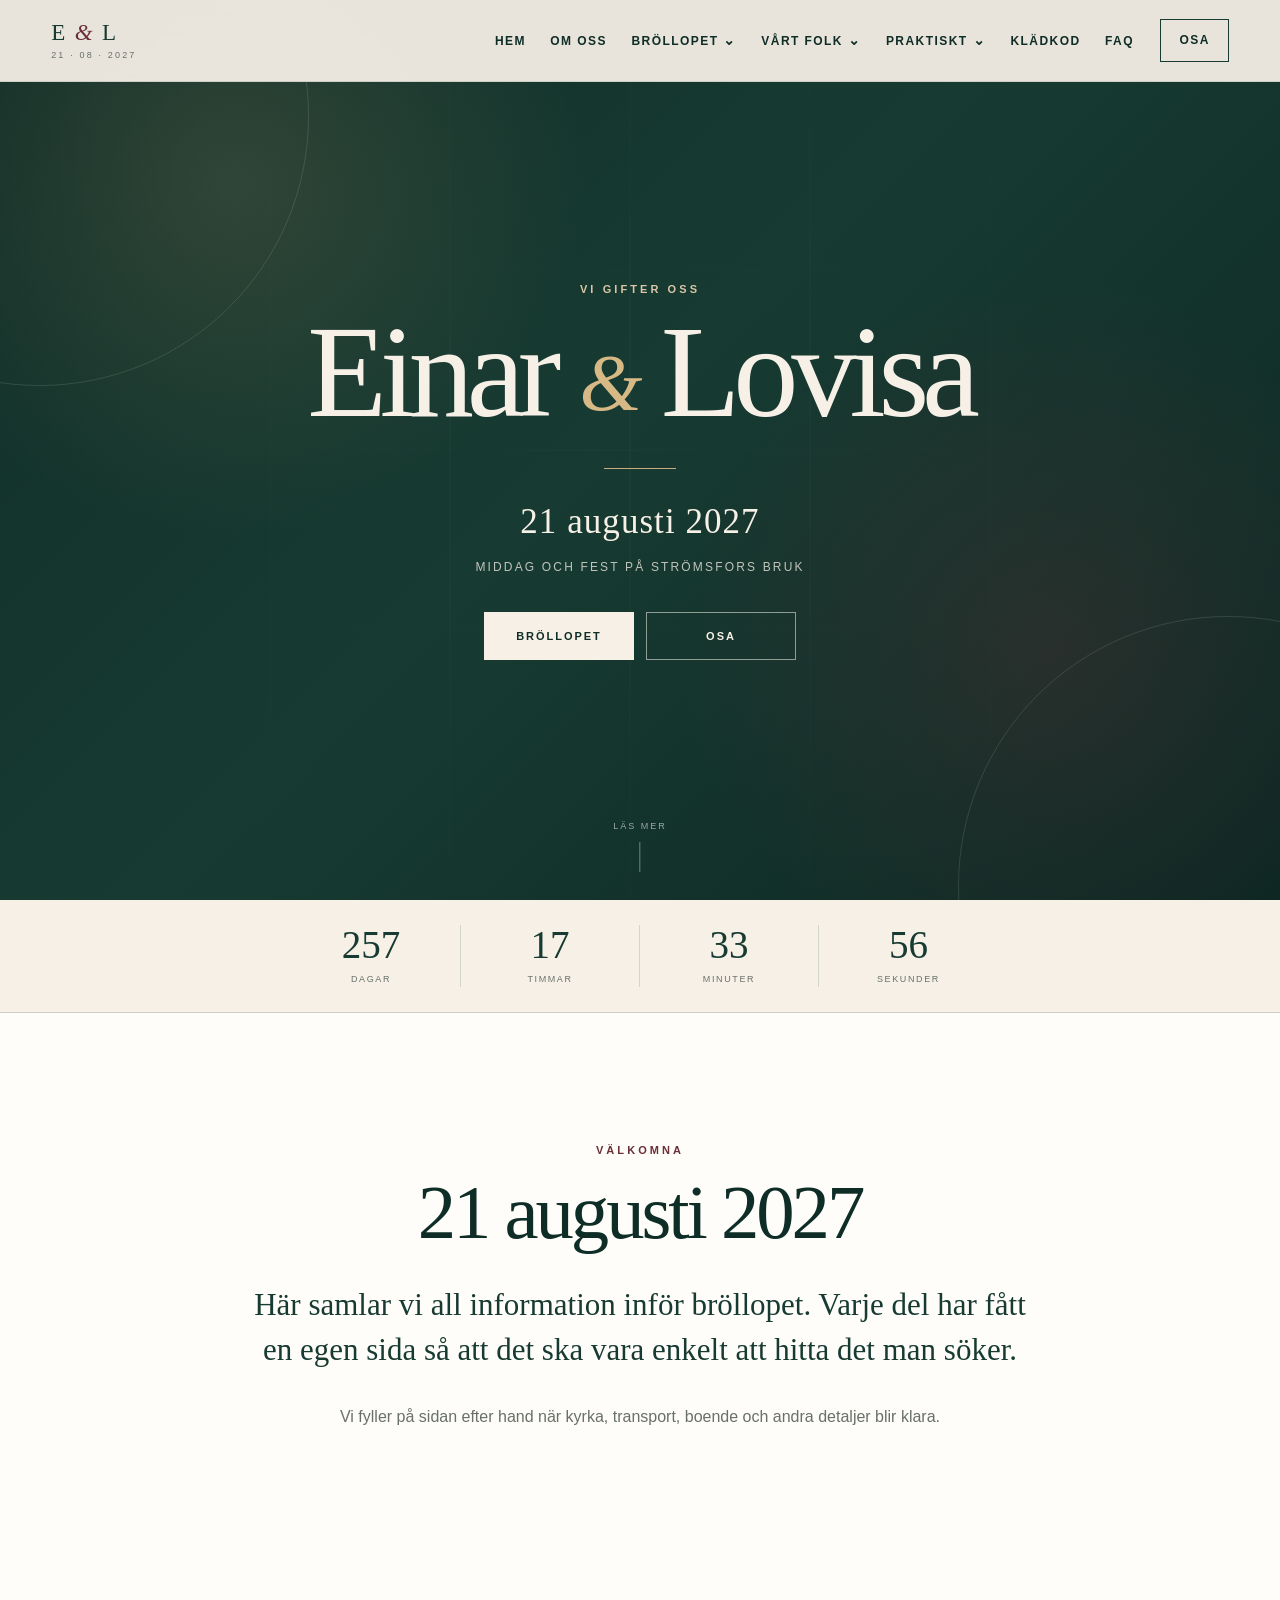
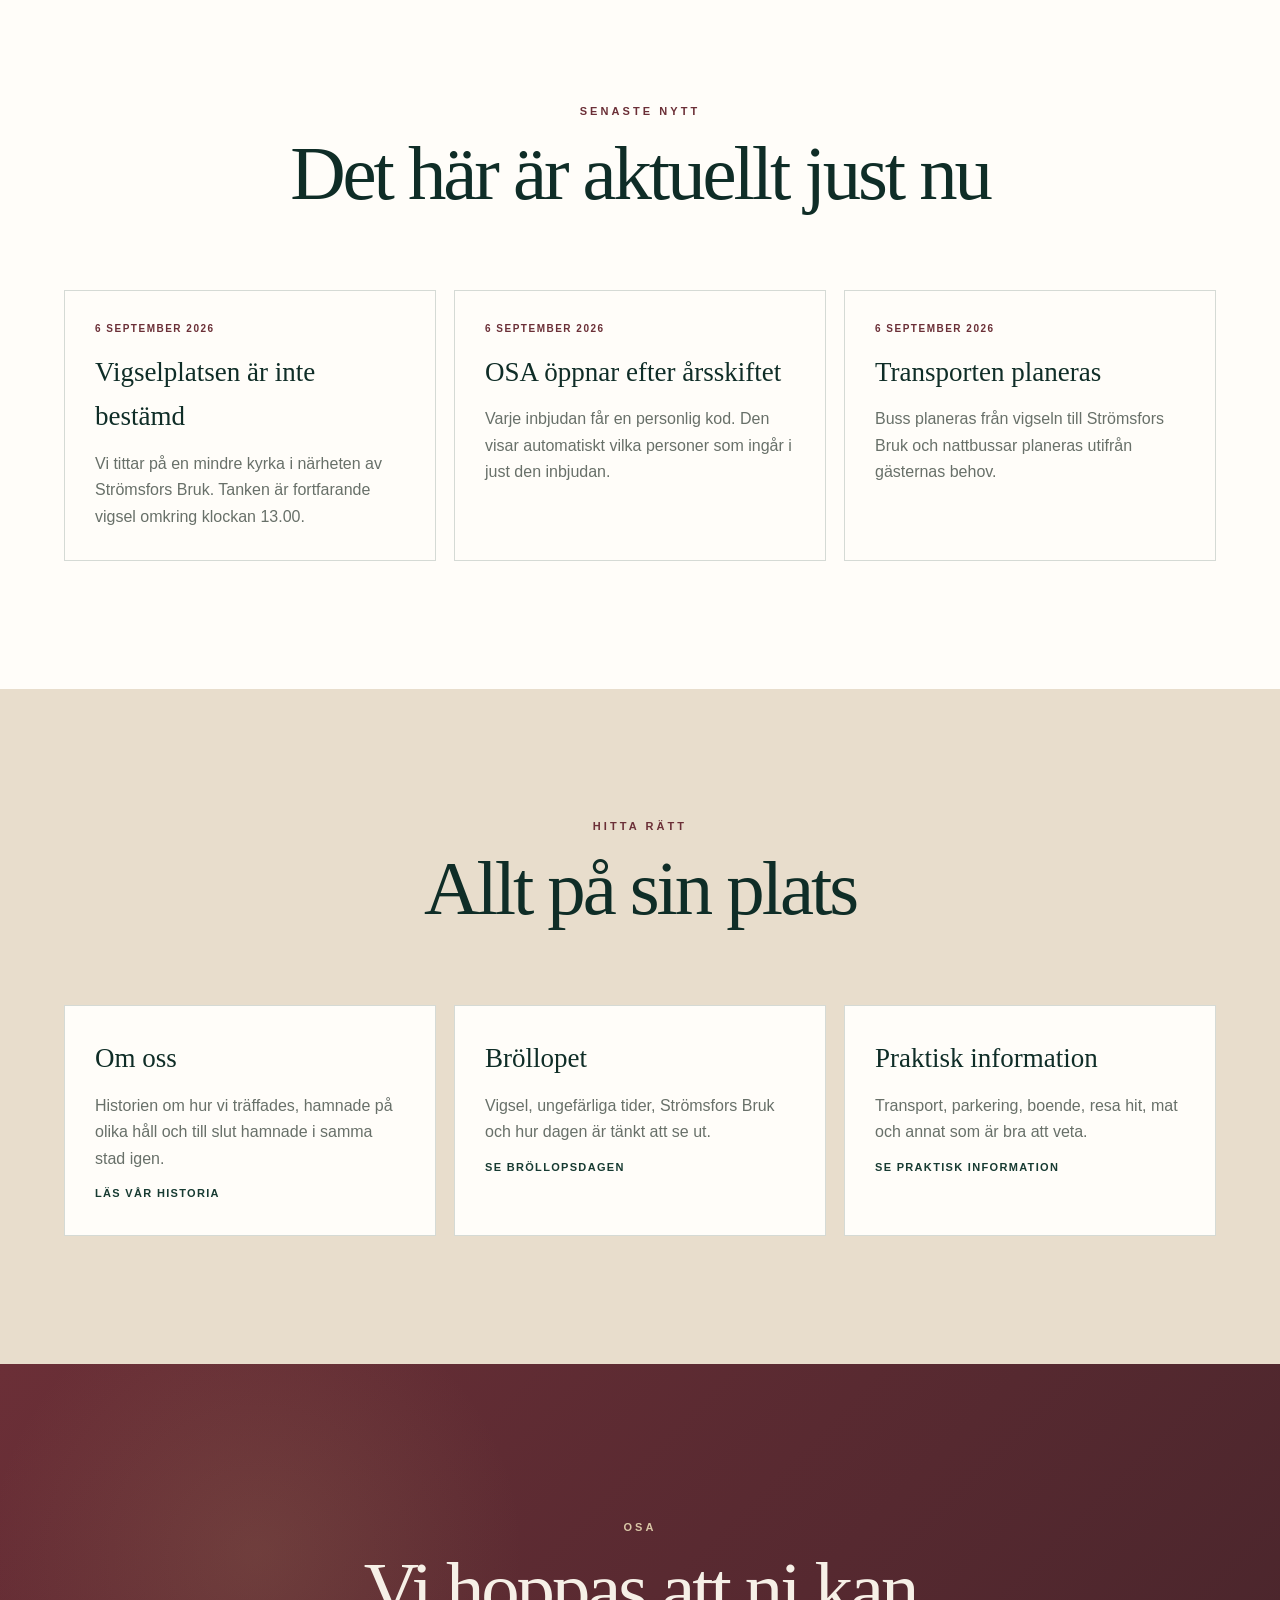
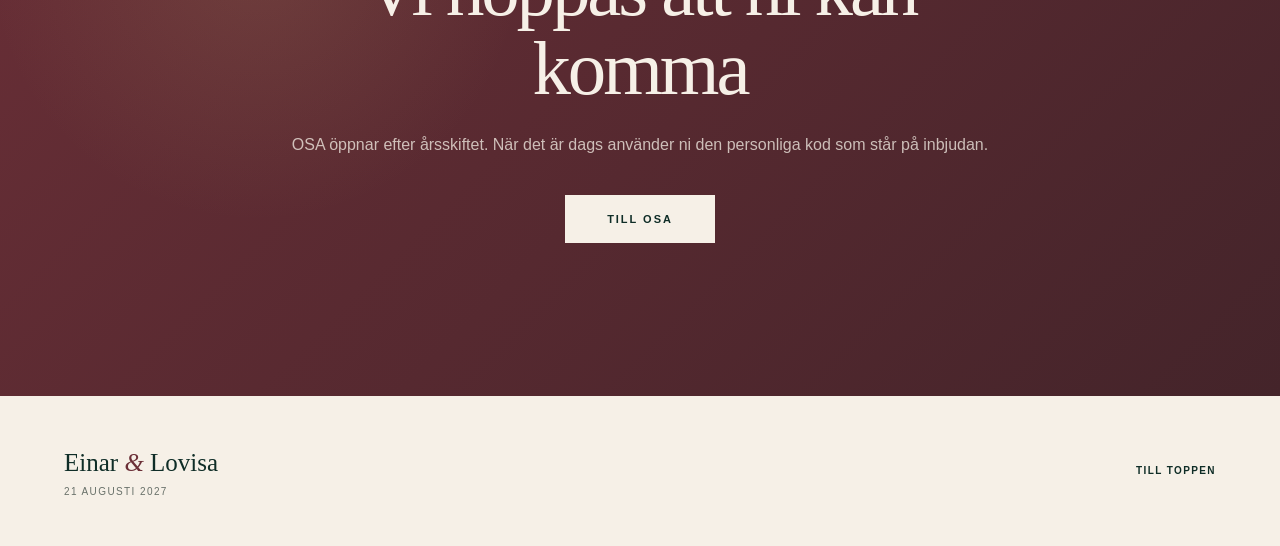
==== commit e053772e: "Remove decorative dash placeholders from the homepage" ====
--- a/index.html
+++ b/index.html
@@ -78,10 +78,10 @@
 
     <section class="countdown-section" aria-label="Nedräkning till bröllopet">
       <div class="countdown" data-countdown="2027-08-21T00:00:00+02:00">
-        <div><strong data-days>—</strong><span>dagar</span></div>
-        <div><strong data-hours>—</strong><span>timmar</span></div>
-        <div><strong data-minutes>—</strong><span>minuter</span></div>
-        <div><strong data-seconds>—</strong><span>sekunder</span></div>
+        <div><strong data-days>0</strong><span>dagar</span></div>
+        <div><strong data-hours>0</strong><span>timmar</span></div>
+        <div><strong data-minutes>0</strong><span>minuter</span></div>
+        <div><strong data-seconds>0</strong><span>sekunder</span></div>
       </div>
     </section>
 
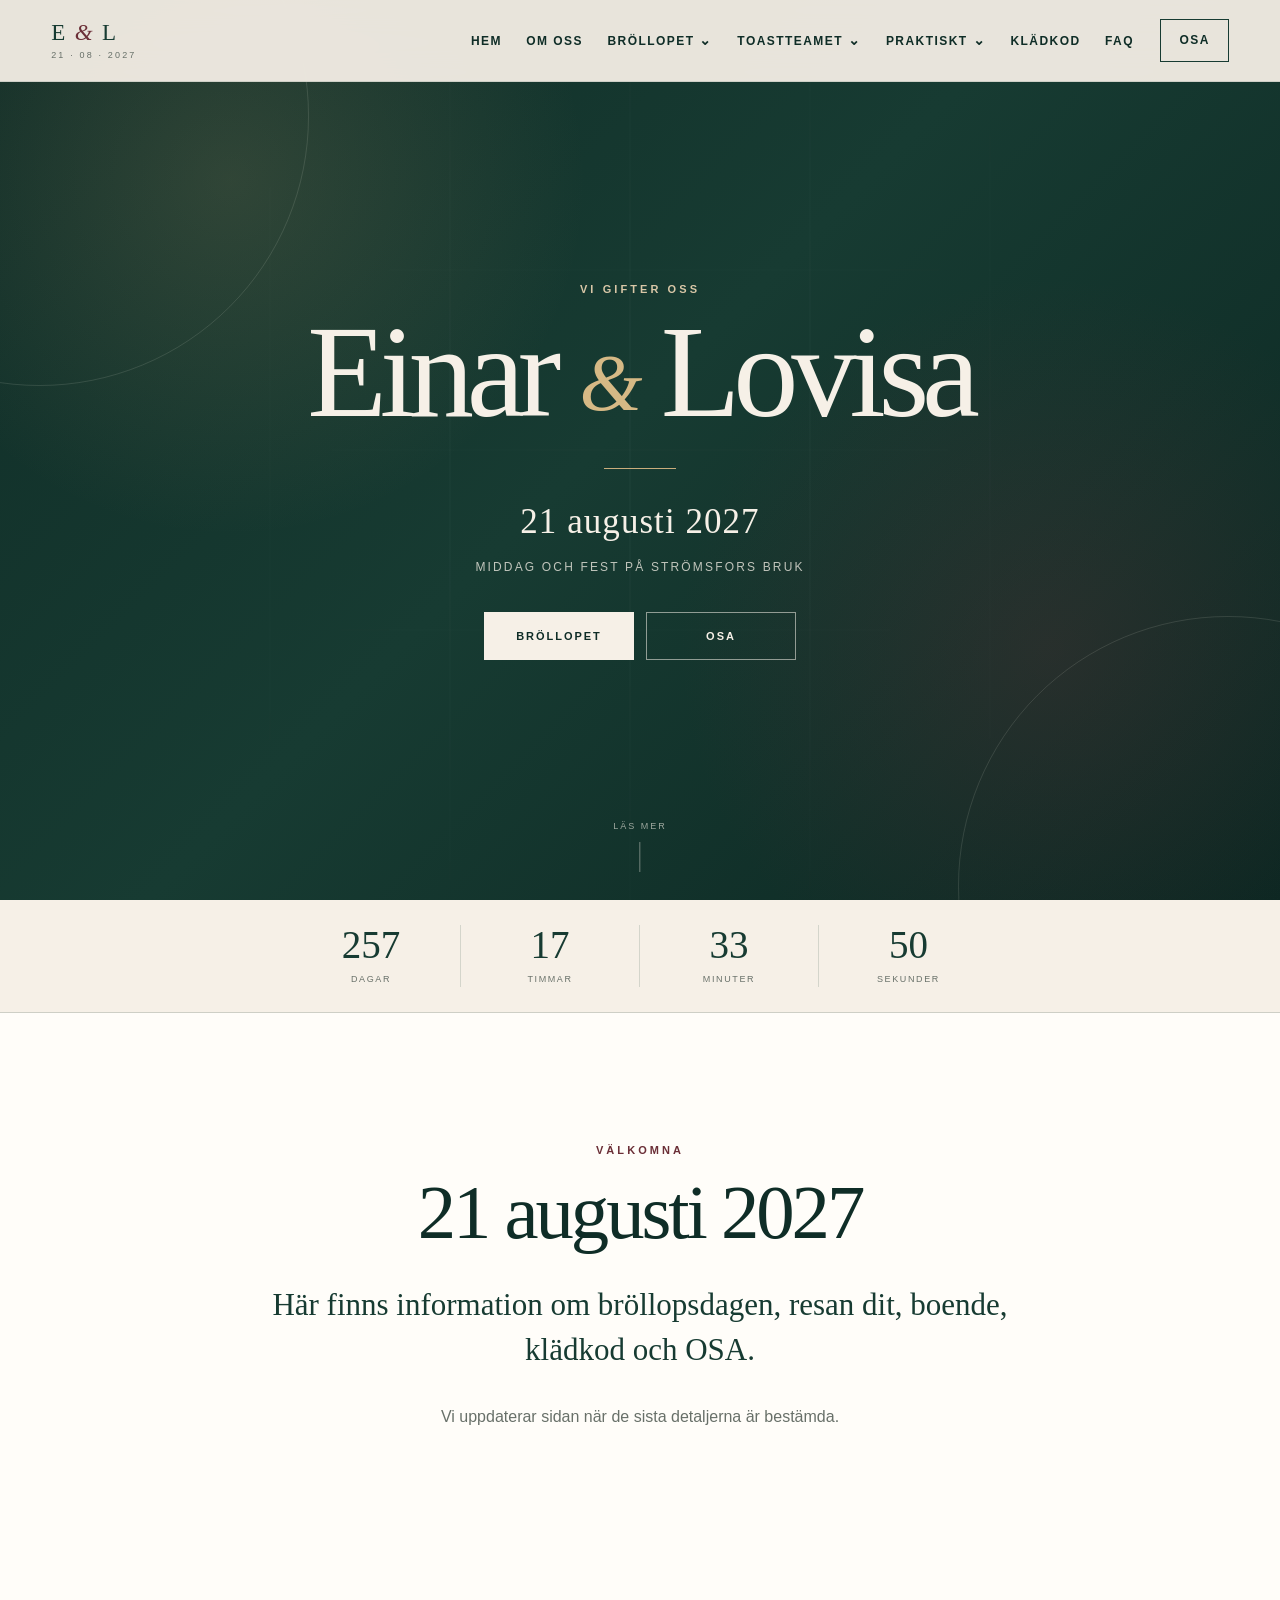
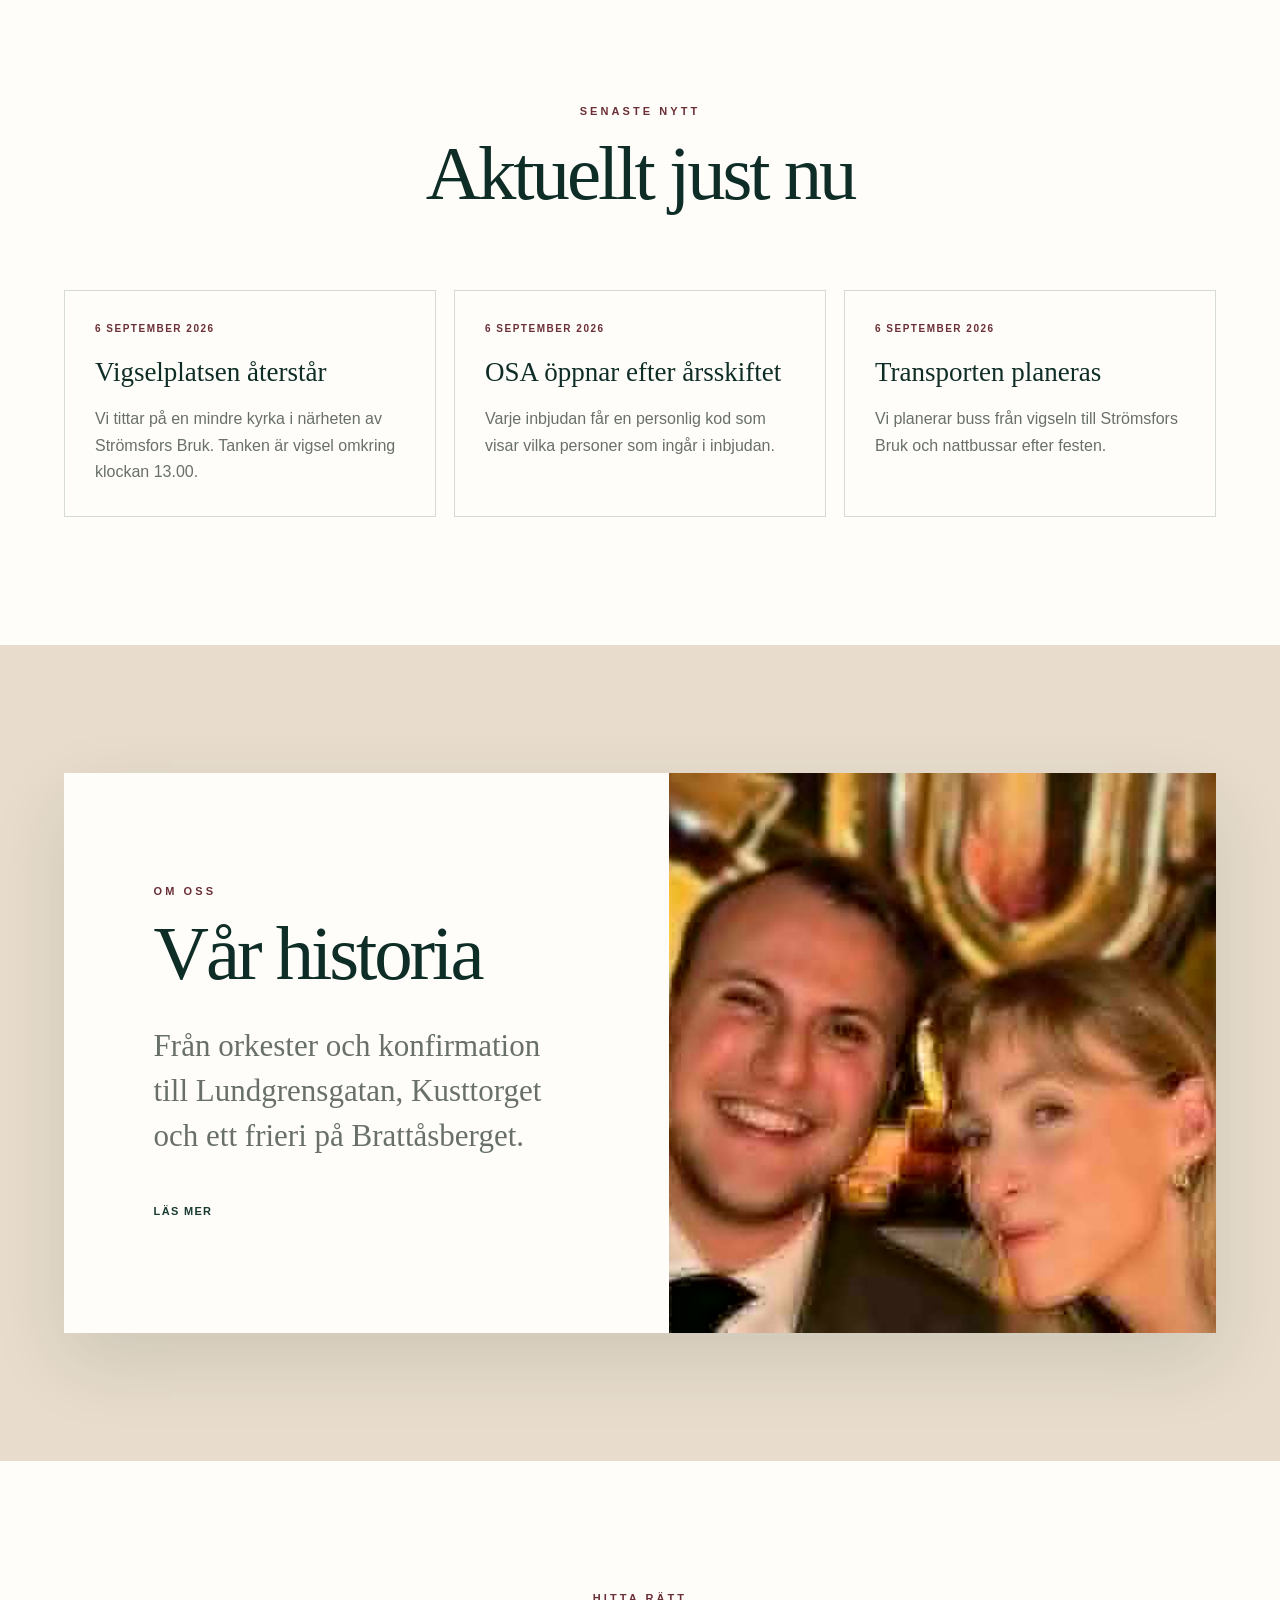
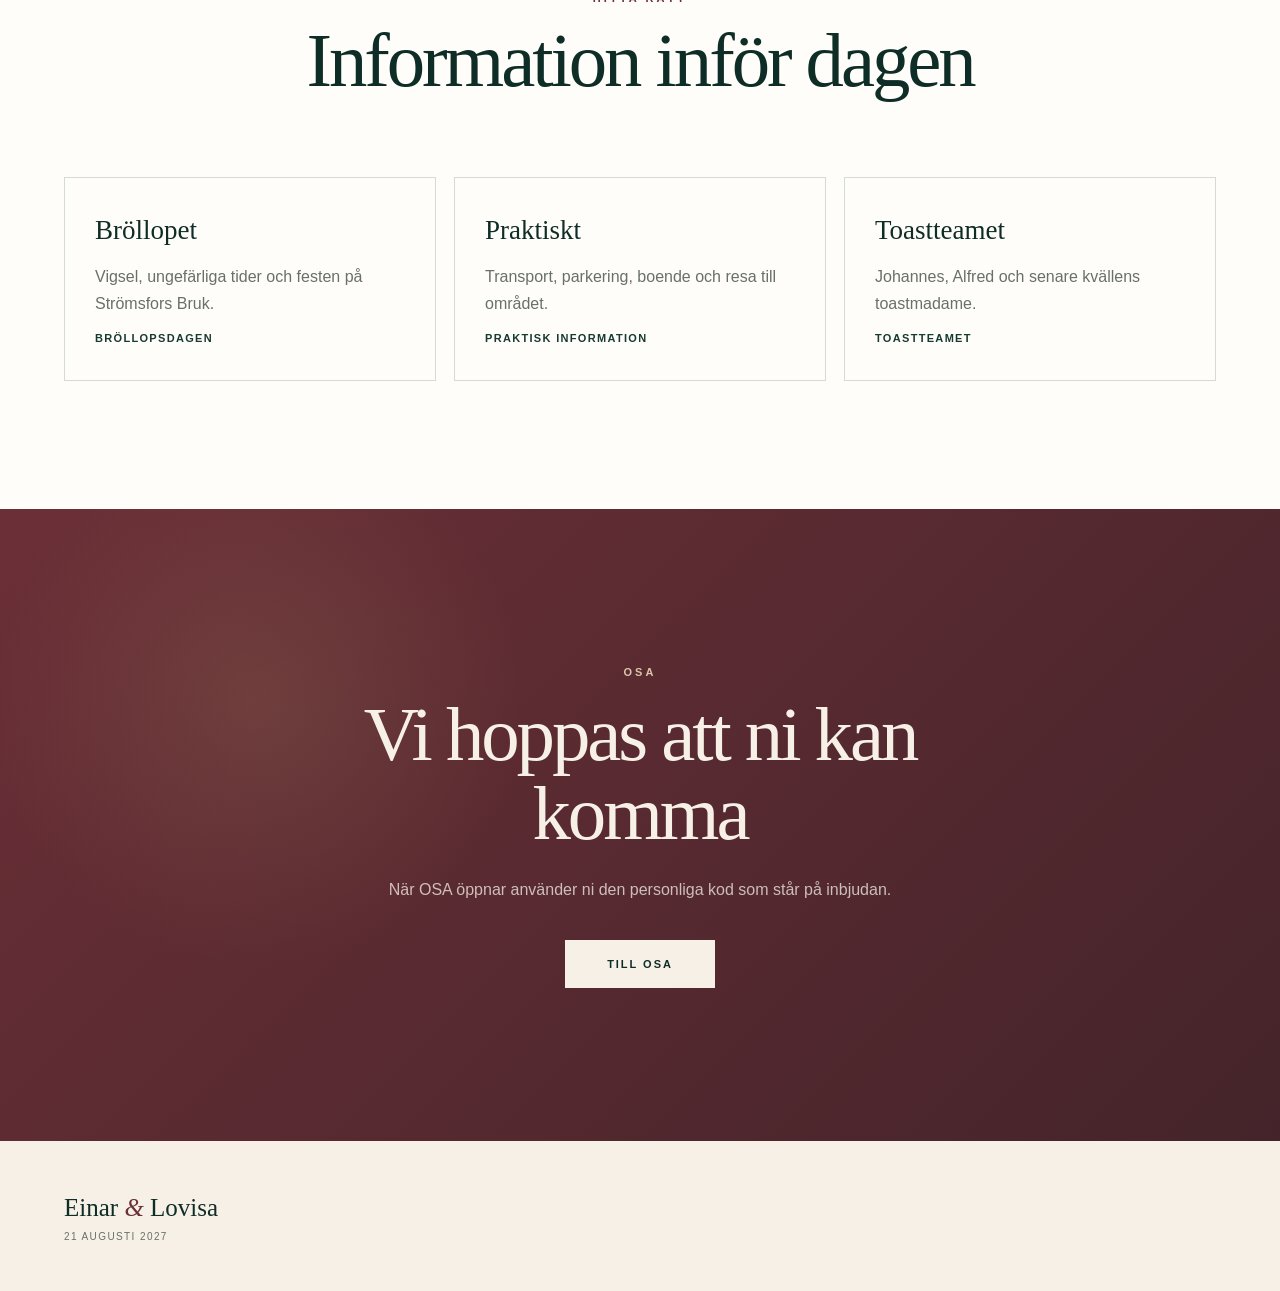
==== commit e7f1f4cf: "Refine homepage and navigation" ====
--- a/index.html
+++ b/index.html
@@ -3,11 +3,12 @@
 <head>
   <meta charset="utf-8">
   <meta name="viewport" content="width=device-width, initial-scale=1">
-  <meta name="description" content="Einar och Lovisa gifter sig den 21 augusti 2027. Här finns all information inför bröllopet.">
+  <meta name="description" content="Einar och Lovisa gifter sig den 21 augusti 2027. Här finns information inför bröllopet.">
   <meta name="theme-color" content="#173b32">
   <title>Einar & Lovisa | 21 augusti 2027</title>
   <link rel="stylesheet" href="styles.css">
   <link rel="stylesheet" href="extras.css">
+  <link rel="stylesheet" href="polish.css">
   <script src="script.js" defer></script>
 </head>
 <body>
@@ -33,7 +34,7 @@
       </div>
 
       <div class="nav-item has-dropdown">
-        <button class="nav-link nav-button" type="button" aria-expanded="false">Vårt folk <span class="chevron" aria-hidden="true">⌄</span></button>
+        <button class="nav-link nav-button" type="button" aria-expanded="false">Toastteamet <span class="chevron" aria-hidden="true">⌄</span></button>
         <div class="dropdown" role="menu">
           <a href="vart-folk.html" role="menuitem">Toastteamet</a>
           <a href="tal-spex.html" role="menuitem">Tal och spex</a>
@@ -70,10 +71,7 @@
           <a class="button button-ghost" href="osa.html">OSA</a>
         </div>
       </div>
-      <a class="scroll-cue" href="#valkommen" aria-label="Fortsätt nedåt">
-        <span>Läs mer</span>
-        <span class="scroll-line" aria-hidden="true"></span>
-      </a>
+      <a class="scroll-cue" href="#valkommen" aria-label="Fortsätt nedåt"><span>Läs mer</span><span class="scroll-line" aria-hidden="true"></span></a>
     </section>
 
     <section class="countdown-section" aria-label="Nedräkning till bröllopet">
@@ -89,56 +87,56 @@
       <div class="narrow reveal">
         <p class="eyebrow">Välkomna</p>
         <h2>21 augusti 2027</h2>
-        <p class="lead">Här samlar vi all information inför bröllopet. Varje del har fått en egen sida så att det ska vara enkelt att hitta det man söker.</p>
-        <p>Vi fyller på sidan efter hand när kyrka, transport, boende och andra detaljer blir klara.</p>
+        <p class="lead">Här finns information om bröllopsdagen, resan dit, boende, klädkod och OSA.</p>
+        <p>Vi uppdaterar sidan när de sista detaljerna är bestämda.</p>
       </div>
     </section>
 
     <section class="section latest-section" id="senaste">
       <div class="section-heading reveal">
         <p class="eyebrow">Senaste nytt</p>
-        <h2>Det här är aktuellt just nu</h2>
+        <h2>Aktuellt just nu</h2>
       </div>
       <div class="latest-grid">
         <article class="latest-card reveal">
           <time datetime="2026-09-06">6 september 2026</time>
-          <h3>Vigselplatsen är inte bestämd</h3>
-          <p>Vi tittar på en mindre kyrka i närheten av Strömsfors Bruk. Tanken är fortfarande vigsel omkring klockan 13.00.</p>
+          <h3>Vigselplatsen återstår</h3>
+          <p>Vi tittar på en mindre kyrka i närheten av Strömsfors Bruk. Tanken är vigsel omkring klockan 13.00.</p>
         </article>
         <article class="latest-card reveal">
           <time datetime="2026-09-06">6 september 2026</time>
           <h3>OSA öppnar efter årsskiftet</h3>
-          <p>Varje inbjudan får en personlig kod. Den visar automatiskt vilka personer som ingår i just den inbjudan.</p>
+          <p>Varje inbjudan får en personlig kod som visar vilka personer som ingår i inbjudan.</p>
         </article>
         <article class="latest-card reveal">
           <time datetime="2026-09-06">6 september 2026</time>
           <h3>Transporten planeras</h3>
-          <p>Buss planeras från vigseln till Strömsfors Bruk och nattbussar planeras utifrån gästernas behov.</p>
+          <p>Vi planerar buss från vigseln till Strömsfors Bruk och nattbussar efter festen.</p>
         </article>
       </div>
     </section>
 
     <section class="section section-warm">
+      <div class="location-panel reveal">
+        <div class="location-copy">
+          <p class="eyebrow">Om oss</p>
+          <h2>Vår historia</h2>
+          <p class="lead">Från orkester och konfirmation till Lundgrensgatan, Kusttorget och ett frieri på Brattåsberget.</p>
+          <a class="text-link" href="om-oss.html">Läs mer</a>
+        </div>
+        <div><img src="assets/einar-lovisa.jpg" alt="Einar och Lovisa" style="width:100%;height:100%;min-height:420px;object-fit:cover;object-position:center"></div>
+      </div>
+    </section>
+
+    <section class="section">
       <div class="section-heading reveal">
         <p class="eyebrow">Hitta rätt</p>
-        <h2>Allt på sin plats</h2>
+        <h2>Information inför dagen</h2>
       </div>
       <div class="mini-grid">
-        <article class="mini-card reveal">
-          <h3>Om oss</h3>
-          <p>Historien om hur vi träffades, hamnade på olika håll och till slut hamnade i samma stad igen.</p>
-          <a class="text-link" href="om-oss.html">Läs vår historia</a>
-        </article>
-        <article class="mini-card reveal">
-          <h3>Bröllopet</h3>
-          <p>Vigsel, ungefärliga tider, Strömsfors Bruk och hur dagen är tänkt att se ut.</p>
-          <a class="text-link" href="brollopet.html">Se bröllopsdagen</a>
-        </article>
-        <article class="mini-card reveal">
-          <h3>Praktisk information</h3>
-          <p>Transport, parkering, boende, resa hit, mat och annat som är bra att veta.</p>
-          <a class="text-link" href="praktiskt.html">Se praktisk information</a>
-        </article>
+        <article class="mini-card reveal"><h3>Bröllopet</h3><p>Vigsel, ungefärliga tider och festen på Strömsfors Bruk.</p><a class="text-link" href="brollopet.html">Bröllopsdagen</a></article>
+        <article class="mini-card reveal"><h3>Praktiskt</h3><p>Transport, parkering, boende och resa till området.</p><a class="text-link" href="praktiskt.html">Praktisk information</a></article>
+        <article class="mini-card reveal"><h3>Toastteamet</h3><p>Johannes, Alfred och senare kvällens toastmadame.</p><a class="text-link" href="vart-folk.html">Toastteamet</a></article>
       </div>
     </section>
 
@@ -146,15 +144,14 @@
       <div class="reveal">
         <p class="eyebrow light">OSA</p>
         <h2>Vi hoppas att ni kan komma</h2>
-        <p>OSA öppnar efter årsskiftet. När det är dags använder ni den personliga kod som står på inbjudan.</p>
+        <p>När OSA öppnar använder ni den personliga kod som står på inbjudan.</p>
         <a class="button button-light" href="osa.html">Till OSA</a>
       </div>
     </section>
   </main>
 
-  <footer class="site-footer">
+  <footer class="site-footer home-footer">
     <div><strong>Einar <i>&</i> Lovisa</strong><span>21 augusti 2027</span></div>
-    <a href="#top">Till toppen</a>
   </footer>
 </body>
 </html>
--- a/polish.css
+++ b/polish.css
@@ -0,0 +1,97 @@
+/* Finjusteringar för den publika bröllopssidan */
+.timeline-number,
+.card-number,
+.stay-card > span {
+  display: none !important;
+}
+
+.timeline-item {
+  grid-template-columns: 1fr !important;
+  gap: 0 !important;
+}
+
+.info-card,
+.stay-card {
+  padding-top: 34px !important;
+}
+
+.location-art {
+  min-height: 520px;
+  background:
+    linear-gradient(rgba(15,45,39,.18), rgba(15,45,39,.32)),
+    url('https://images.squarespace-cdn.com/content/v1/5d566145bdf59100013bae97/06c3316d-cc27-4524-b27c-0585cc168afc/1D7A0564.jpg') center center / cover no-repeat !important;
+}
+.location-art .arch,
+.location-art .location-monogram {
+  display: none !important;
+}
+.venue-credit {
+  position: absolute;
+  right: 14px;
+  bottom: 10px;
+  z-index: 2;
+  color: rgba(255,255,255,.88);
+  font-size: 9px;
+  letter-spacing: .08em;
+  text-shadow: 0 1px 5px rgba(0,0,0,.45);
+}
+
+.person-photo {
+  width: calc(100% + 60px);
+  max-width: none;
+  height: 310px;
+  margin: -30px -30px 26px;
+  object-fit: cover;
+  object-position: center 38%;
+}
+
+.story-main-photo {
+  width: min(920px, 100%);
+  max-height: 620px;
+  margin: 0 auto 52px;
+  object-fit: cover;
+  object-position: center;
+  display: block;
+}
+
+.church-placeholder {
+  width: min(var(--max), 100%);
+  min-height: 420px;
+  margin: 0 auto;
+  display: grid;
+  place-items: center;
+  padding: 40px;
+  text-align: center;
+  background:
+    linear-gradient(rgba(15,45,39,.72), rgba(15,45,39,.72)),
+    radial-gradient(circle at 30% 30%, rgba(182,154,106,.32), transparent 35%),
+    var(--green-900);
+  color: var(--cream);
+}
+.church-placeholder h2 {
+  margin: 0 0 12px;
+  font-family: var(--serif);
+  font-size: clamp(40px, 6vw, 72px);
+  font-weight: 400;
+}
+.church-placeholder p {
+  width: min(620px, 100%);
+  margin: 0 auto;
+  color: rgba(246,240,231,.76);
+}
+
+.site-footer.home-footer {
+  justify-content: flex-start;
+}
+
+@media (max-width: 620px) {
+  .person-photo {
+    height: 260px;
+  }
+  .location-art {
+    min-height: 360px;
+  }
+  .church-placeholder {
+    min-height: 320px;
+  }
+}
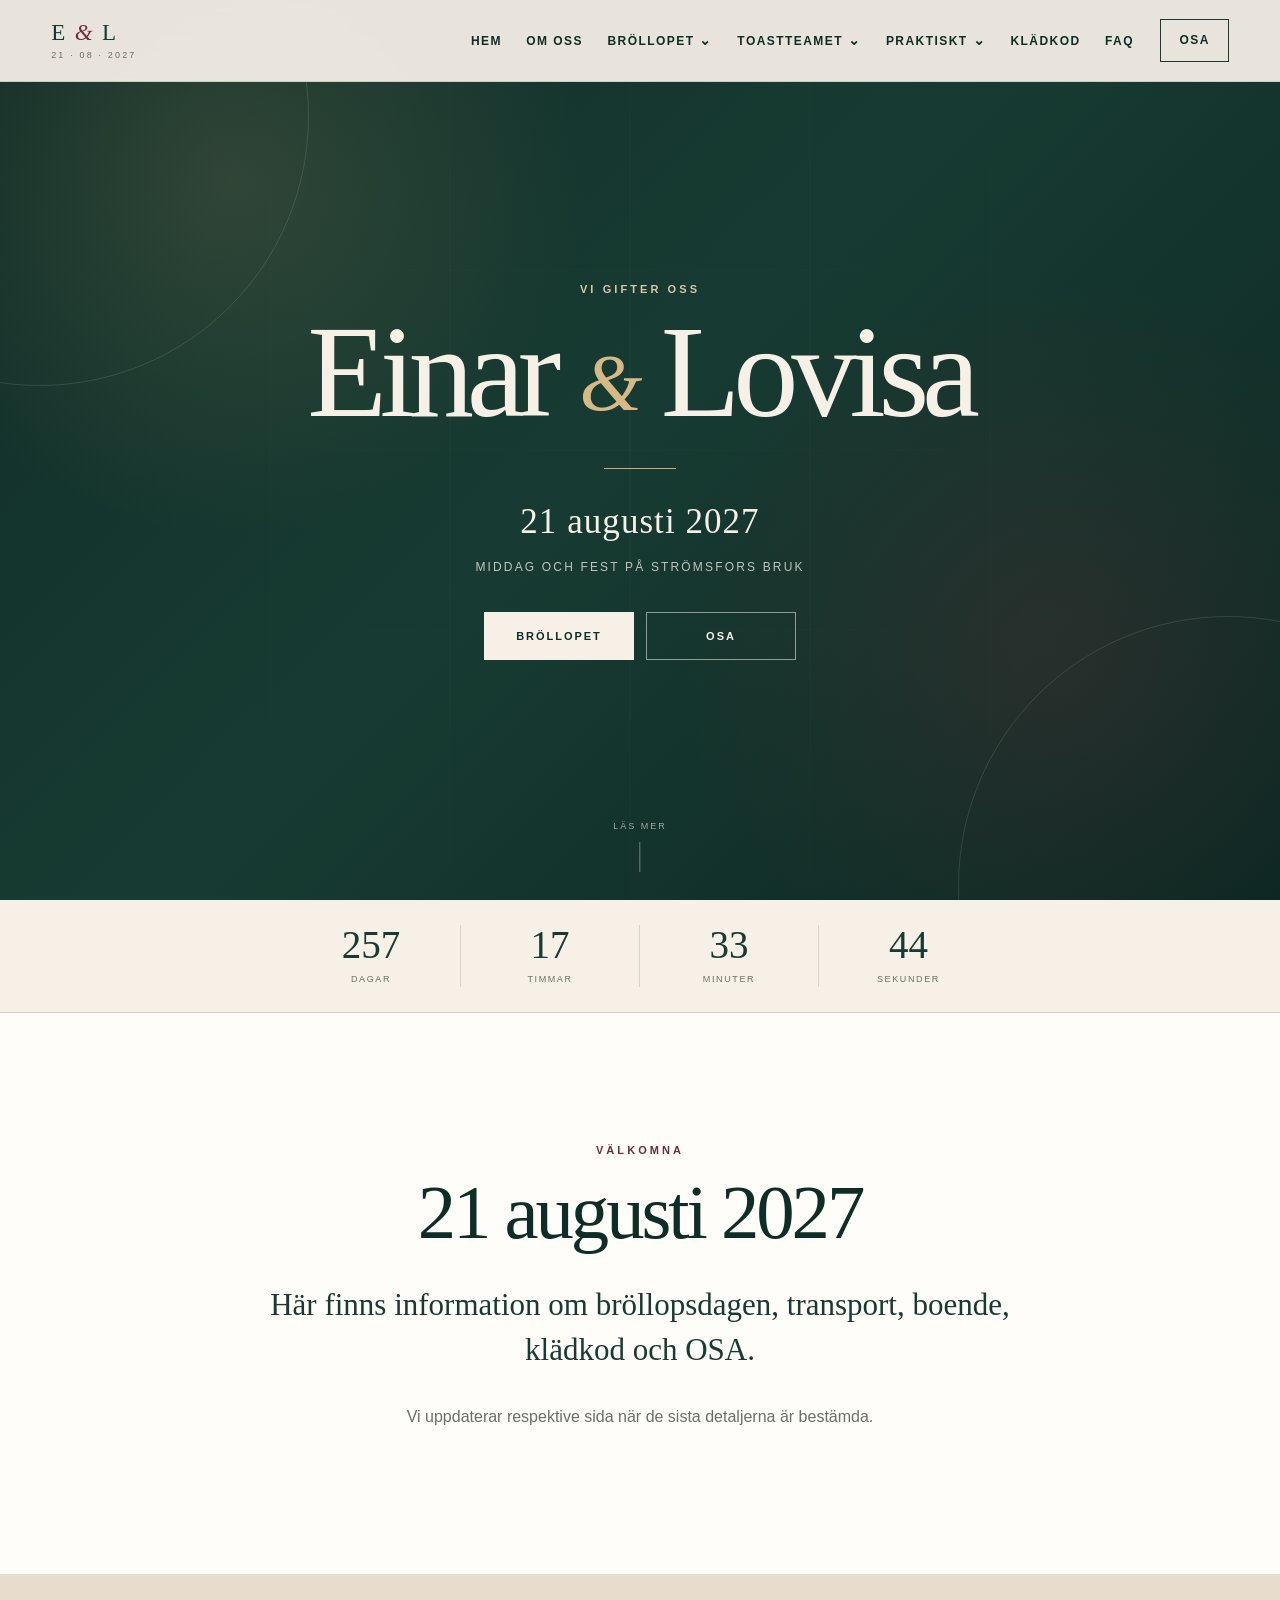
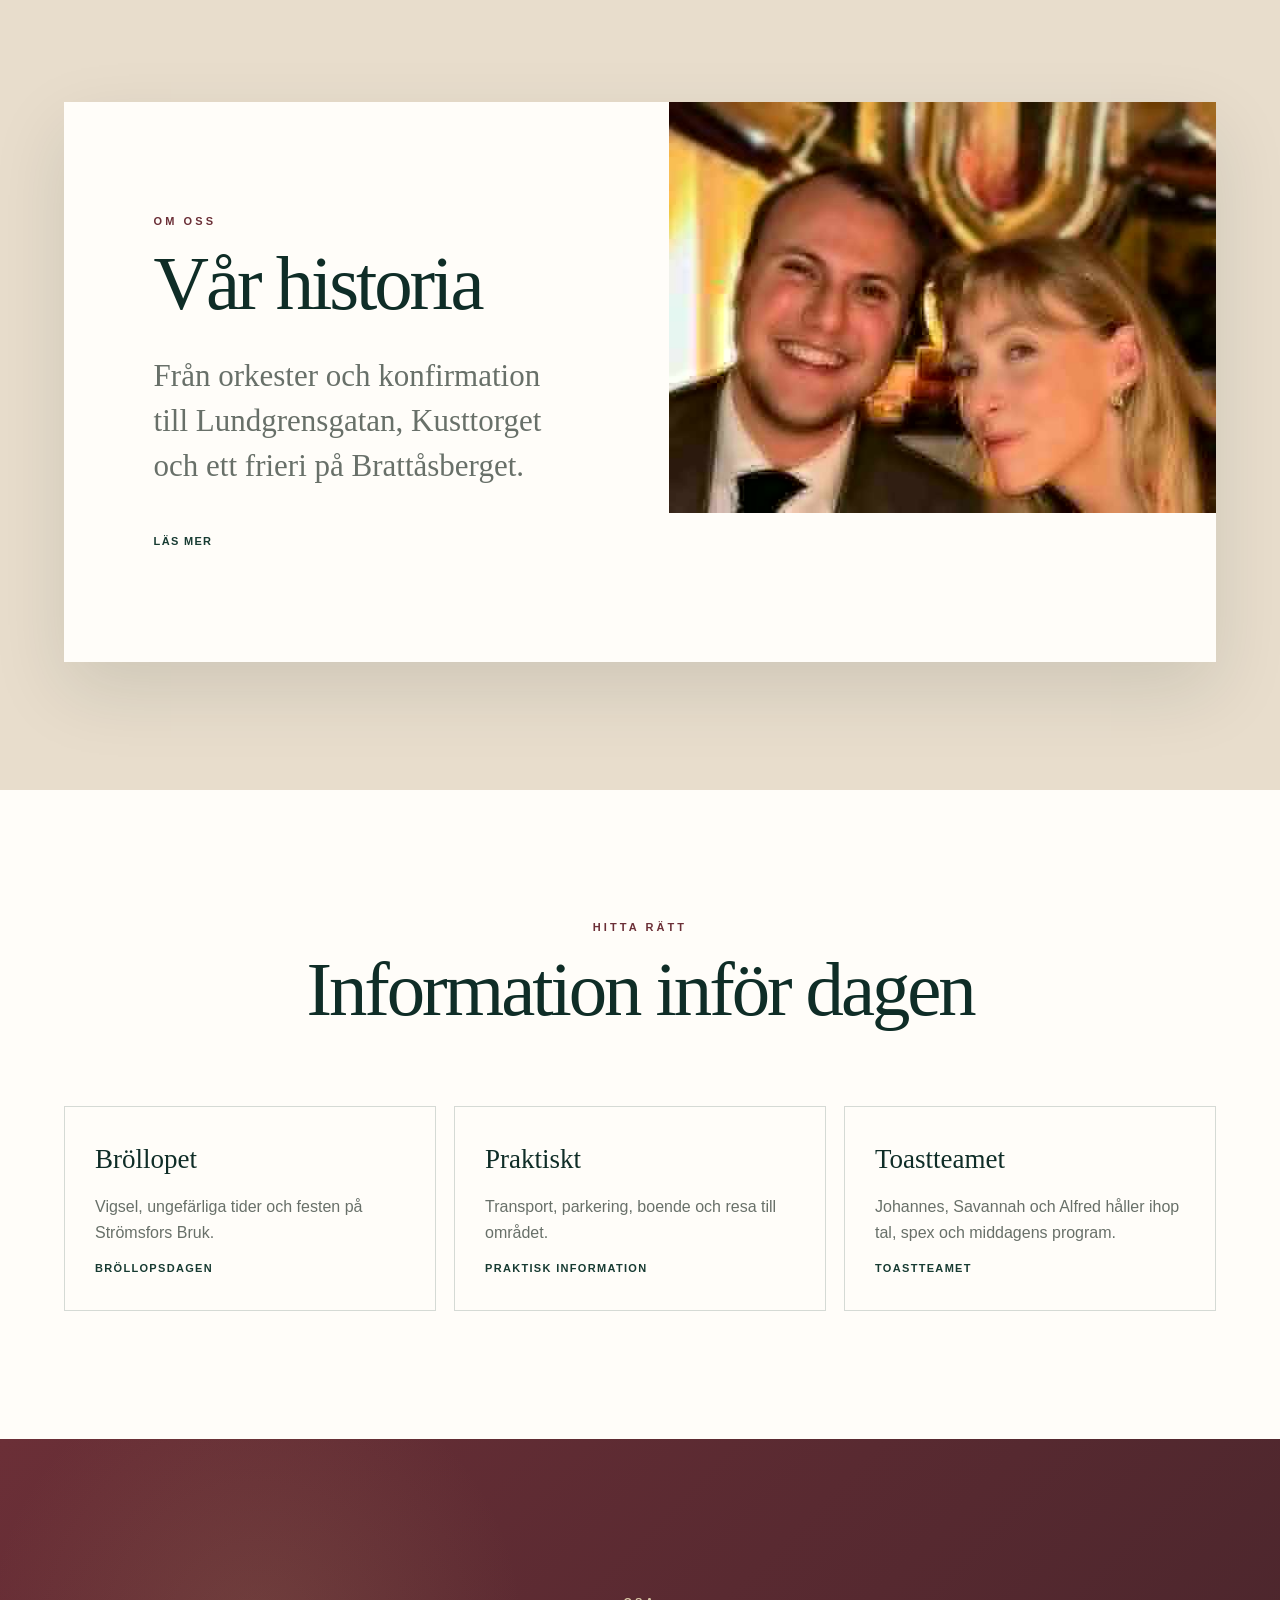
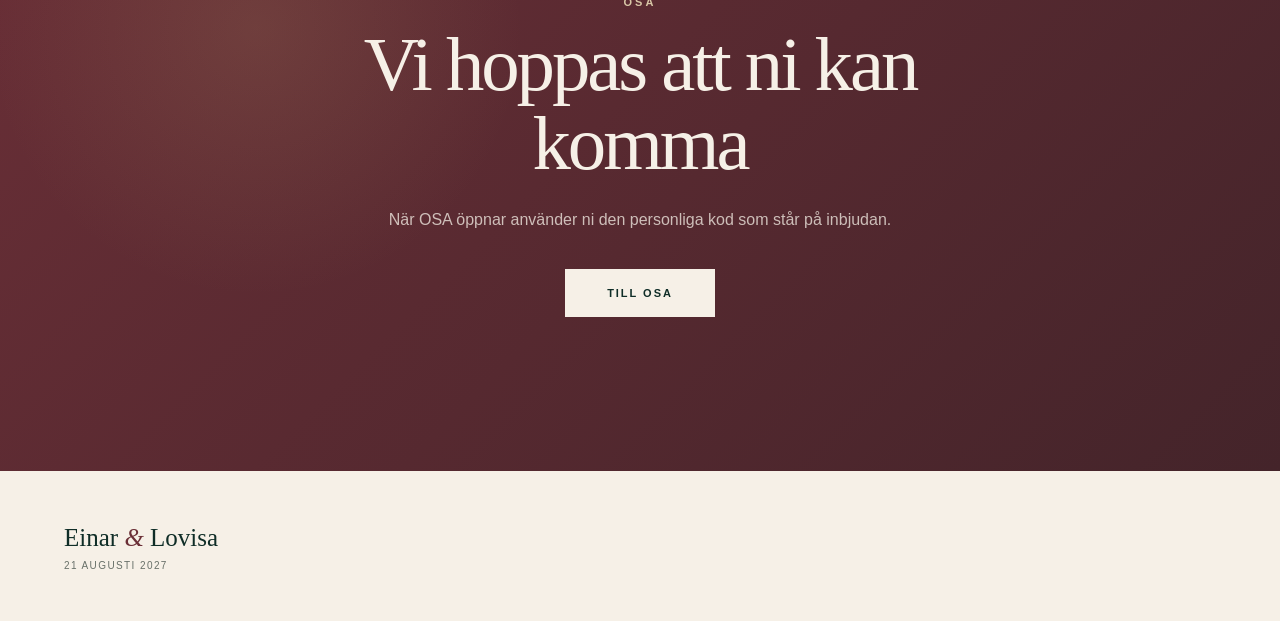
==== commit f043908c: "Simplify homepage and keep information in the right sections" ====
--- a/index.html
+++ b/index.html
@@ -87,44 +87,20 @@
       <div class="narrow reveal">
         <p class="eyebrow">Välkomna</p>
         <h2>21 augusti 2027</h2>
-        <p class="lead">Här finns information om bröllopsdagen, resan dit, boende, klädkod och OSA.</p>
-        <p>Vi uppdaterar sidan när de sista detaljerna är bestämda.</p>
-      </div>
-    </section>
-
-    <section class="section latest-section" id="senaste">
-      <div class="section-heading reveal">
-        <p class="eyebrow">Senaste nytt</p>
-        <h2>Aktuellt just nu</h2>
-      </div>
-      <div class="latest-grid">
-        <article class="latest-card reveal">
-          <time datetime="2026-09-06">6 september 2026</time>
-          <h3>Vigselplatsen återstår</h3>
-          <p>Vi tittar på en mindre kyrka i närheten av Strömsfors Bruk. Tanken är vigsel omkring klockan 13.00.</p>
-        </article>
-        <article class="latest-card reveal">
-          <time datetime="2026-09-06">6 september 2026</time>
-          <h3>OSA öppnar efter årsskiftet</h3>
-          <p>Varje inbjudan får en personlig kod som visar vilka personer som ingår i inbjudan.</p>
-        </article>
-        <article class="latest-card reveal">
-          <time datetime="2026-09-06">6 september 2026</time>
-          <h3>Transporten planeras</h3>
-          <p>Vi planerar buss från vigseln till Strömsfors Bruk och nattbussar efter festen.</p>
-        </article>
+        <p class="lead">Här finns information om bröllopsdagen, transport, boende, klädkod och OSA.</p>
+        <p>Vi uppdaterar respektive sida när de sista detaljerna är bestämda.</p>
       </div>
     </section>
 
     <section class="section section-warm">
-      <div class="location-panel reveal">
+      <div class="location-panel home-story-panel reveal">
         <div class="location-copy">
           <p class="eyebrow">Om oss</p>
           <h2>Vår historia</h2>
           <p class="lead">Från orkester och konfirmation till Lundgrensgatan, Kusttorget och ett frieri på Brattåsberget.</p>
           <a class="text-link" href="om-oss.html">Läs mer</a>
         </div>
-        <div><img src="assets/einar-lovisa.jpg" alt="Einar och Lovisa" style="width:100%;height:100%;min-height:420px;object-fit:cover;object-position:center"></div>
+        <div class="home-story-media"><img src="assets/einar-lovisa.jpg" alt="Einar och Lovisa"></div>
       </div>
     </section>
 
@@ -136,7 +112,7 @@
       <div class="mini-grid">
         <article class="mini-card reveal"><h3>Bröllopet</h3><p>Vigsel, ungefärliga tider och festen på Strömsfors Bruk.</p><a class="text-link" href="brollopet.html">Bröllopsdagen</a></article>
         <article class="mini-card reveal"><h3>Praktiskt</h3><p>Transport, parkering, boende och resa till området.</p><a class="text-link" href="praktiskt.html">Praktisk information</a></article>
-        <article class="mini-card reveal"><h3>Toastteamet</h3><p>Johannes, Alfred och senare kvällens toastmadame.</p><a class="text-link" href="vart-folk.html">Toastteamet</a></article>
+        <article class="mini-card reveal"><h3>Toastteamet</h3><p>Johannes, Savannah och Alfred håller ihop tal, spex och middagens program.</p><a class="text-link" href="vart-folk.html">Toastteamet</a></article>
       </div>
     </section>
 
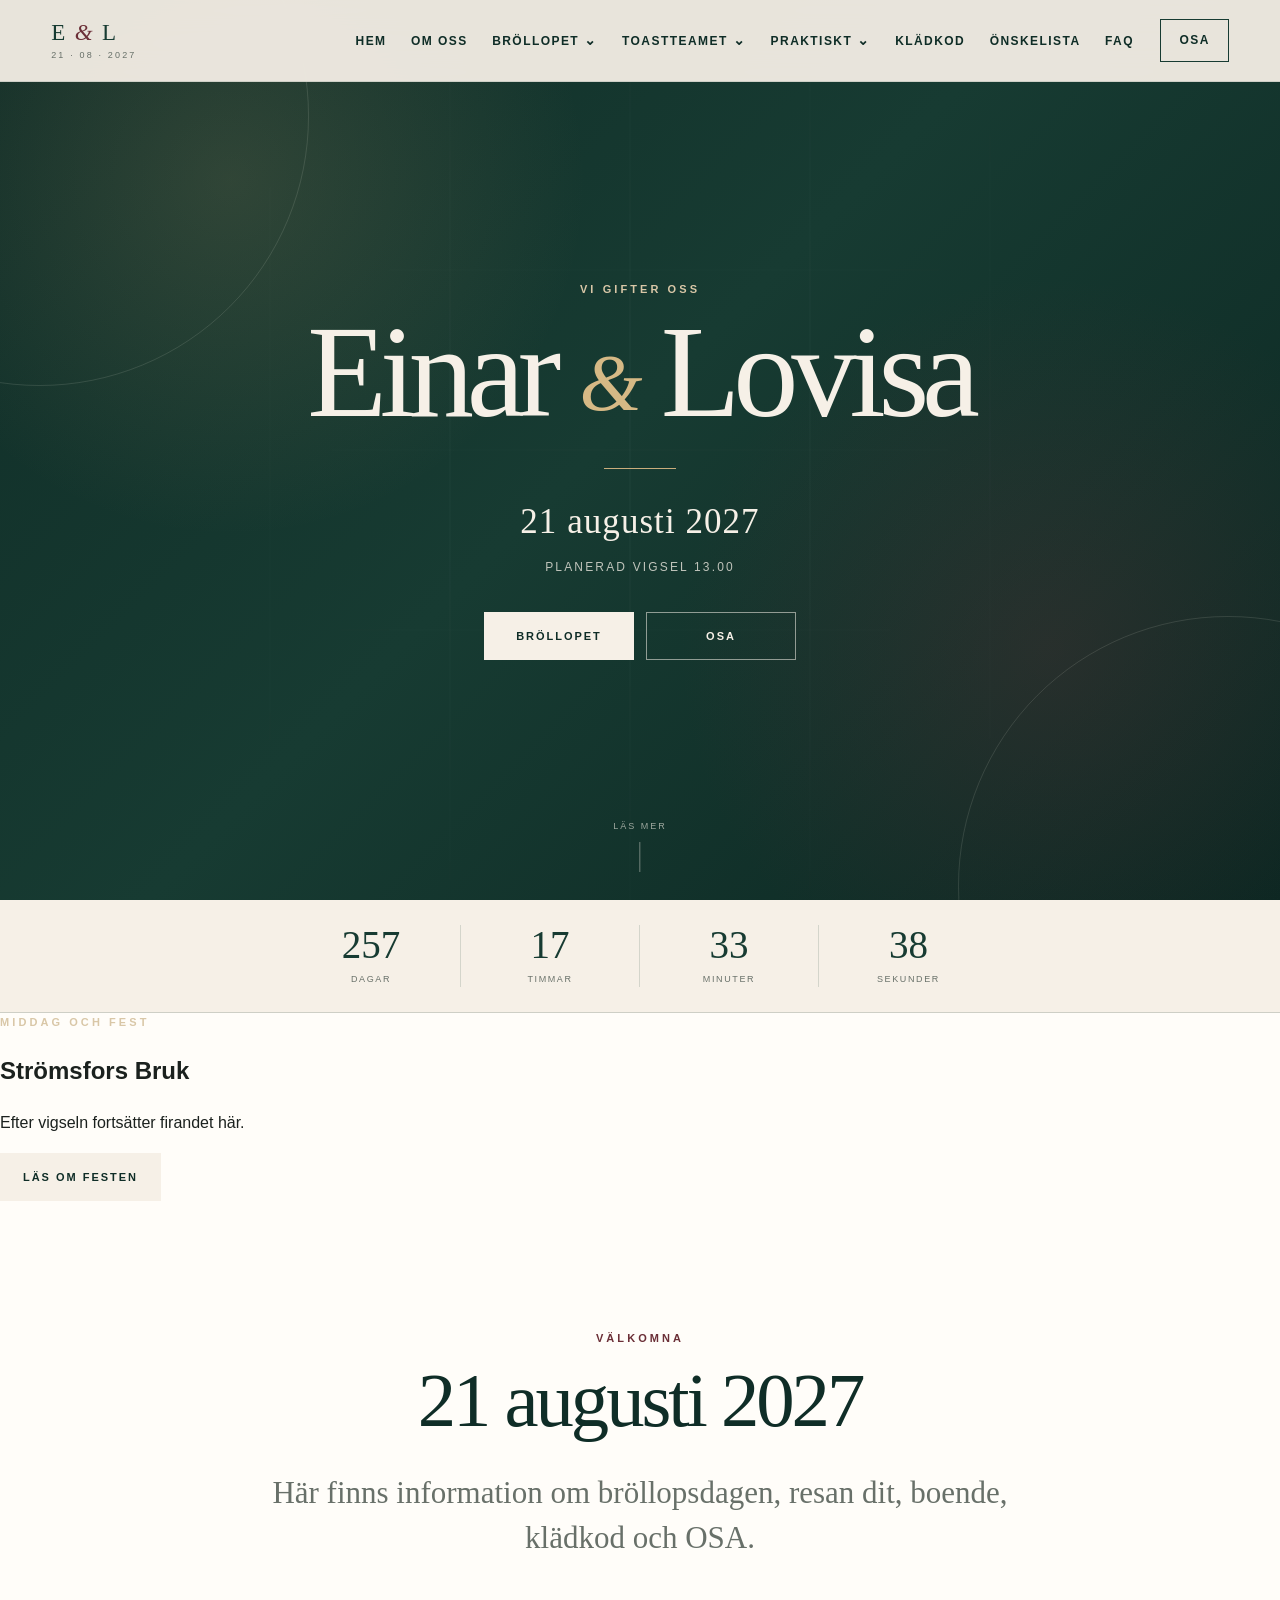
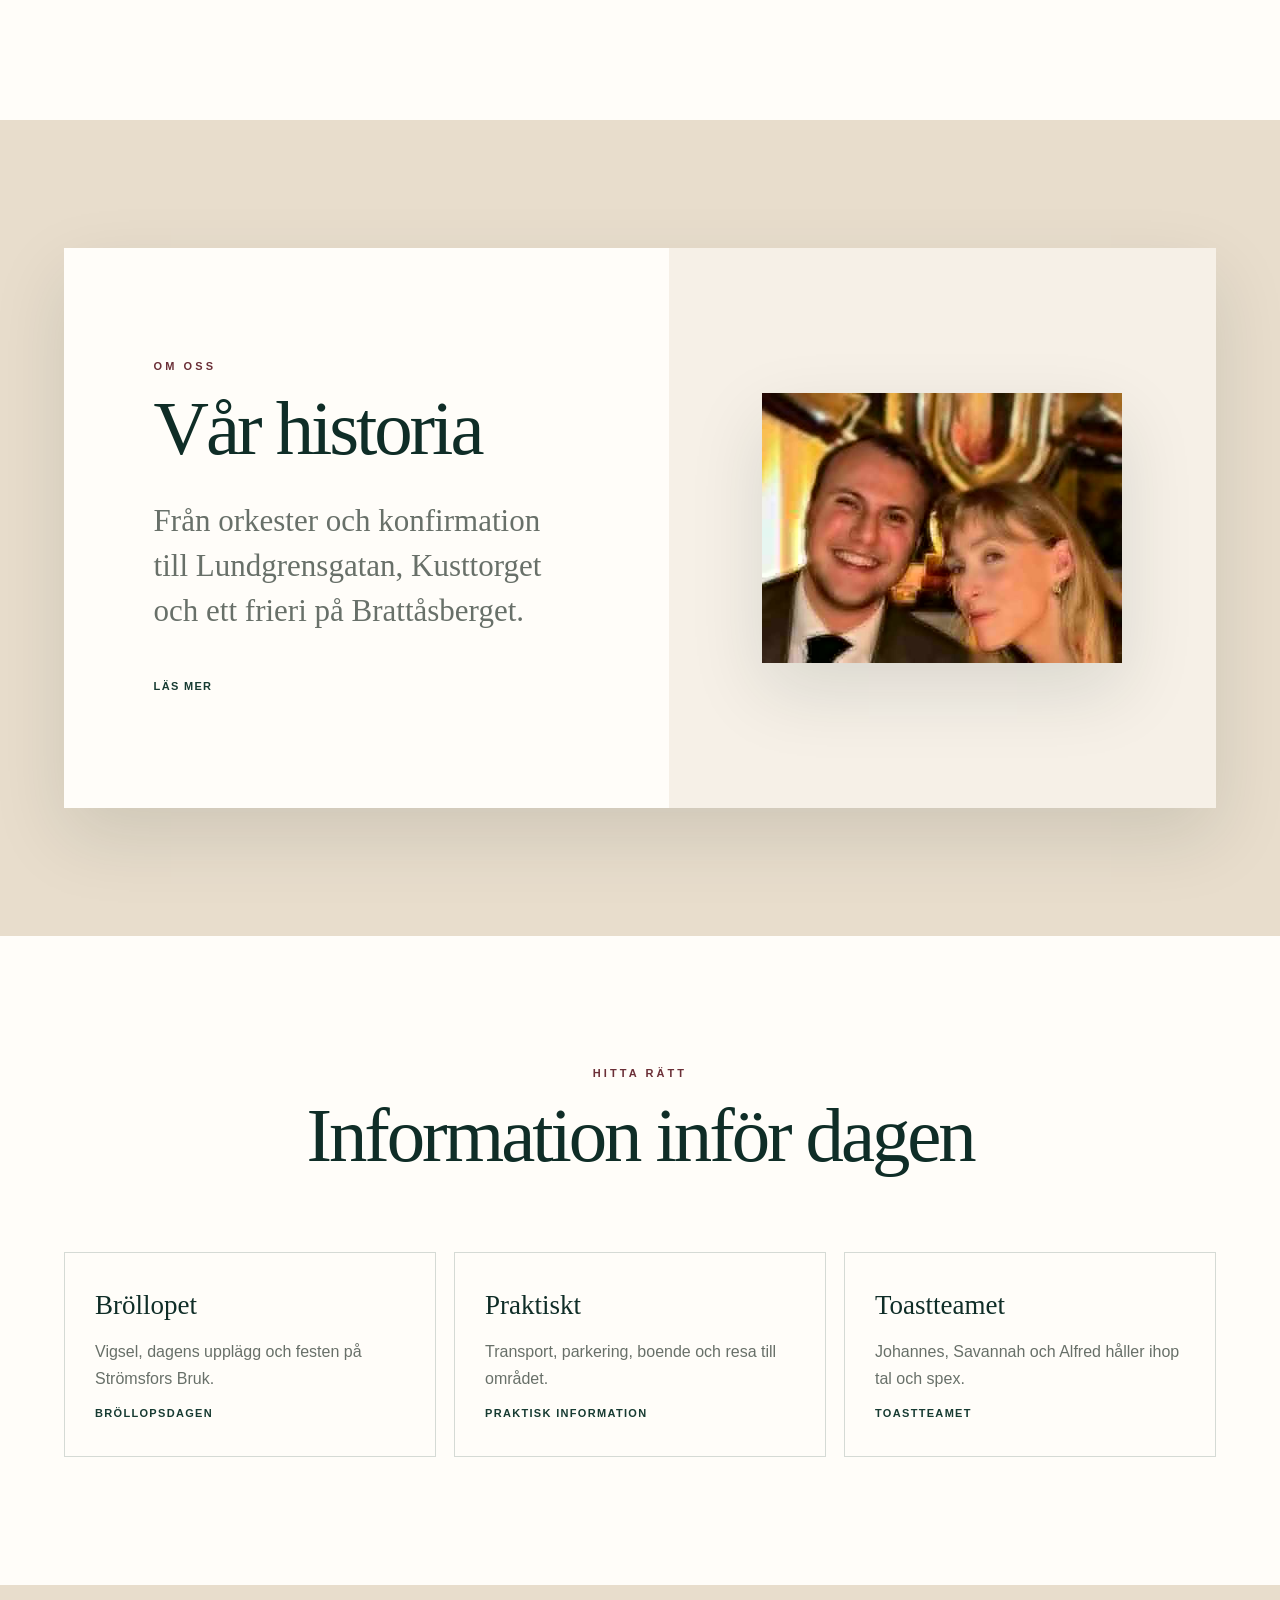
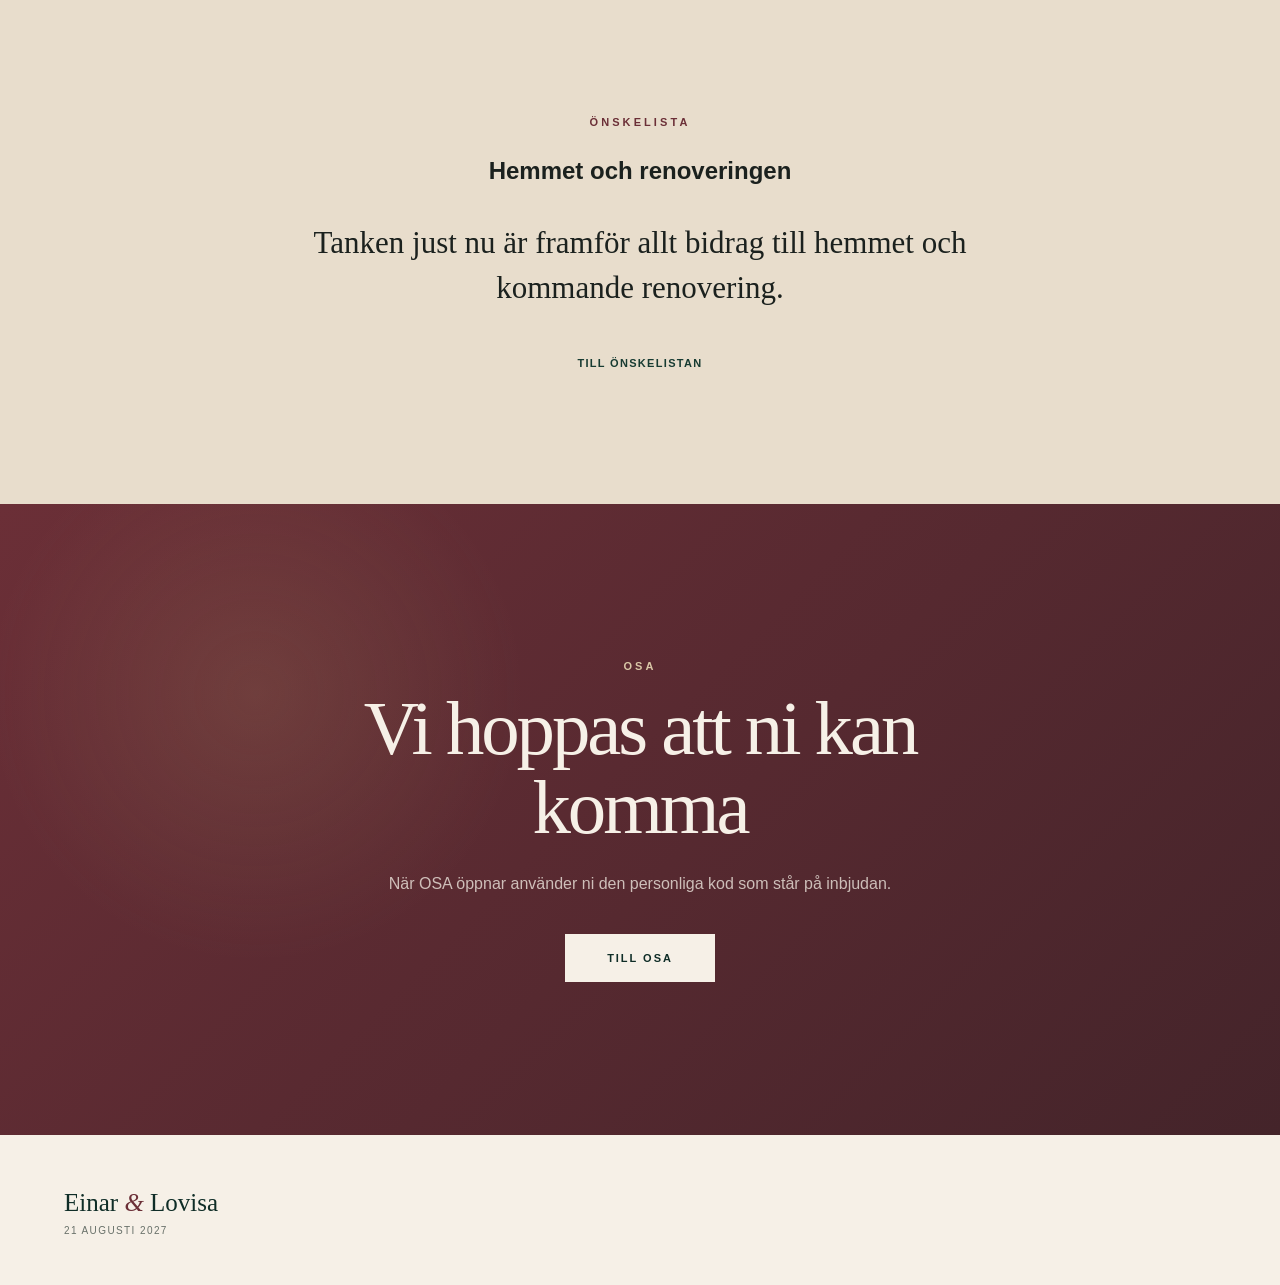
==== commit c57b1aef: "Refine homepage structure and add wishlist landing" ====
--- a/index.html
+++ b/index.html
@@ -23,7 +23,6 @@
     <nav class="main-nav" aria-label="Huvudmeny">
       <a class="nav-link active" href="index.html">Hem</a>
       <a class="nav-link" href="om-oss.html">Om oss</a>
-
       <div class="nav-item has-dropdown">
         <button class="nav-link nav-button" type="button" aria-expanded="false">Bröllopet <span class="chevron" aria-hidden="true">⌄</span></button>
         <div class="dropdown" role="menu">
@@ -32,7 +31,6 @@
           <a href="brollopet.html#fest" role="menuitem">Middag och fest</a>
         </div>
       </div>
-
       <div class="nav-item has-dropdown">
         <button class="nav-link nav-button" type="button" aria-expanded="false">Toastteamet <span class="chevron" aria-hidden="true">⌄</span></button>
         <div class="dropdown" role="menu">
@@ -40,7 +38,6 @@
           <a href="tal-spex.html" role="menuitem">Tal och spex</a>
         </div>
       </div>
-
       <div class="nav-item has-dropdown">
         <button class="nav-link nav-button" type="button" aria-expanded="false">Praktiskt <span class="chevron" aria-hidden="true">⌄</span></button>
         <div class="dropdown" role="menu">
@@ -50,8 +47,8 @@
           <a href="praktiskt.html#resa" role="menuitem">Resa hit</a>
         </div>
       </div>
-
       <a class="nav-link" href="kladkod.html">Klädkod</a>
+      <a class="nav-link" href="onskelista.html">Önskelista</a>
       <a class="nav-link" href="faq.html">FAQ</a>
       <a class="nav-link nav-osa" href="osa.html">OSA</a>
     </nav>
@@ -65,13 +62,13 @@
         <h1 id="hero-title">Einar <span>&</span> Lovisa</h1>
         <div class="hero-rule" aria-hidden="true"></div>
         <p class="hero-date">21 augusti 2027</p>
-        <p class="hero-place">Middag och fest på Strömsfors Bruk</p>
+        <p class="hero-place">Planerad vigsel 13.00</p>
         <div class="hero-actions">
           <a class="button button-light" href="brollopet.html">Bröllopet</a>
           <a class="button button-ghost" href="osa.html">OSA</a>
         </div>
       </div>
-      <a class="scroll-cue" href="#valkommen" aria-label="Fortsätt nedåt"><span>Läs mer</span><span class="scroll-line" aria-hidden="true"></span></a>
+      <a class="scroll-cue" href="#stromsfors" aria-label="Fortsätt nedåt"><span>Läs mer</span><span class="scroll-line" aria-hidden="true"></span></a>
     </section>
 
     <section class="countdown-section" aria-label="Nedräkning till bröllopet">
@@ -83,17 +80,26 @@
       </div>
     </section>
 
+    <section class="home-venue-sheet" id="stromsfors">
+      <div class="home-venue-overlay"></div>
+      <div class="home-venue-copy reveal">
+        <p class="eyebrow light">Middag och fest</p>
+        <h2>Strömsfors Bruk</h2>
+        <p>Efter vigseln fortsätter firandet här.</p>
+        <a class="button button-light" href="brollopet.html#fest">Läs om festen</a>
+      </div>
+    </section>
+
     <section class="section intro" id="valkommen">
       <div class="narrow reveal">
         <p class="eyebrow">Välkomna</p>
         <h2>21 augusti 2027</h2>
-        <p class="lead">Här finns information om bröllopsdagen, transport, boende, klädkod och OSA.</p>
-        <p>Vi uppdaterar respektive sida när de sista detaljerna är bestämda.</p>
+        <p class="lead">Här finns information om bröllopsdagen, resan dit, boende, klädkod och OSA.</p>
       </div>
     </section>
 
     <section class="section section-warm">
-      <div class="location-panel home-story-panel reveal">
+      <div class="location-panel reveal">
         <div class="location-copy">
           <p class="eyebrow">Om oss</p>
           <h2>Vår historia</h2>
@@ -110,9 +116,18 @@
         <h2>Information inför dagen</h2>
       </div>
       <div class="mini-grid">
-        <article class="mini-card reveal"><h3>Bröllopet</h3><p>Vigsel, ungefärliga tider och festen på Strömsfors Bruk.</p><a class="text-link" href="brollopet.html">Bröllopsdagen</a></article>
+        <article class="mini-card reveal"><h3>Bröllopet</h3><p>Vigsel, dagens upplägg och festen på Strömsfors Bruk.</p><a class="text-link" href="brollopet.html">Bröllopsdagen</a></article>
         <article class="mini-card reveal"><h3>Praktiskt</h3><p>Transport, parkering, boende och resa till området.</p><a class="text-link" href="praktiskt.html">Praktisk information</a></article>
-        <article class="mini-card reveal"><h3>Toastteamet</h3><p>Johannes, Savannah och Alfred håller ihop tal, spex och middagens program.</p><a class="text-link" href="vart-folk.html">Toastteamet</a></article>
+        <article class="mini-card reveal"><h3>Toastteamet</h3><p>Johannes, Savannah och Alfred håller ihop tal och spex.</p><a class="text-link" href="vart-folk.html">Toastteamet</a></article>
+      </div>
+    </section>
+
+    <section class="section section-warm wishlist-home">
+      <div class="narrow reveal">
+        <p class="eyebrow">Önskelista</p>
+        <h2>Hemmet och renoveringen</h2>
+        <p class="lead">Tanken just nu är framför allt bidrag till hemmet och kommande renovering.</p>
+        <a class="text-link" href="onskelista.html">Till önskelistan</a>
       </div>
     </section>
 
--- a/polish.css
+++ b/polish.css
@@ -18,22 +18,13 @@
 .location-art {
   min-height: 520px;
   background:
-    linear-gradient(rgba(15,45,39,.18), rgba(15,45,39,.32)),
-    url('https://images.squarespace-cdn.com/content/v1/5d566145bdf59100013bae97/06c3316d-cc27-4524-b27c-0585cc168afc/1D7A0564.jpg') center center / cover no-repeat !important;
+    linear-gradient(rgba(15,45,39,.06), rgba(15,45,39,.18)),
+    url('assets/stromsfors-bruk.jpg') center center / cover no-repeat !important;
 }
 .location-art .arch,
-.location-art .location-monogram {
+.location-art .location-monogram,
+.venue-credit {
   display: none !important;
-}
-.venue-credit {
-  position: absolute;
-  right: 14px;
-  bottom: 10px;
-  z-index: 2;
-  color: rgba(255,255,255,.88);
-  font-size: 9px;
-  letter-spacing: .08em;
-  text-shadow: 0 1px 5px rgba(0,0,0,.45);
 }
 
 .person-photo {
@@ -44,14 +35,47 @@
   object-fit: cover;
   object-position: center 38%;
 }
+.alfred-photo {
+  object-position: center 34%;
+}
+.savannah-photo-placeholder {
+  min-height: 310px;
+  margin: -30px -30px 26px;
+  background: linear-gradient(145deg, #e8ddcc, #f6f0e7);
+  color: var(--green-900);
+  font-family: var(--sans);
+  font-size: 11px;
+  font-style: normal;
+  font-weight: 700;
+  letter-spacing: .14em;
+  text-transform: uppercase;
+}
 
 .story-main-photo {
-  width: min(920px, 100%);
-  max-height: 620px;
+  width: min(430px, 100%);
+  aspect-ratio: 4 / 3;
   margin: 0 auto 52px;
   object-fit: cover;
   object-position: center;
   display: block;
+  box-shadow: var(--shadow);
+}
+
+.home-story-media {
+  min-height: 420px;
+  display: grid;
+  place-items: center;
+  padding: 42px;
+  background: var(--cream);
+}
+.home-story-media img {
+  width: min(360px, 100%);
+  height: auto;
+  aspect-ratio: 4 / 3;
+  object-fit: cover;
+  object-position: center;
+  display: block;
+  box-shadow: var(--shadow);
 }
 
 .church-placeholder {
@@ -85,11 +109,20 @@
 }
 
 @media (max-width: 620px) {
-  .person-photo {
+  .person-photo,
+  .savannah-photo-placeholder {
     height: 260px;
+    min-height: 260px;
   }
   .location-art {
     min-height: 360px;
+  }
+  .home-story-media {
+    min-height: auto;
+    padding: 24px;
+  }
+  .home-story-media img {
+    width: min(320px, 100%);
   }
   .church-placeholder {
     min-height: 320px;
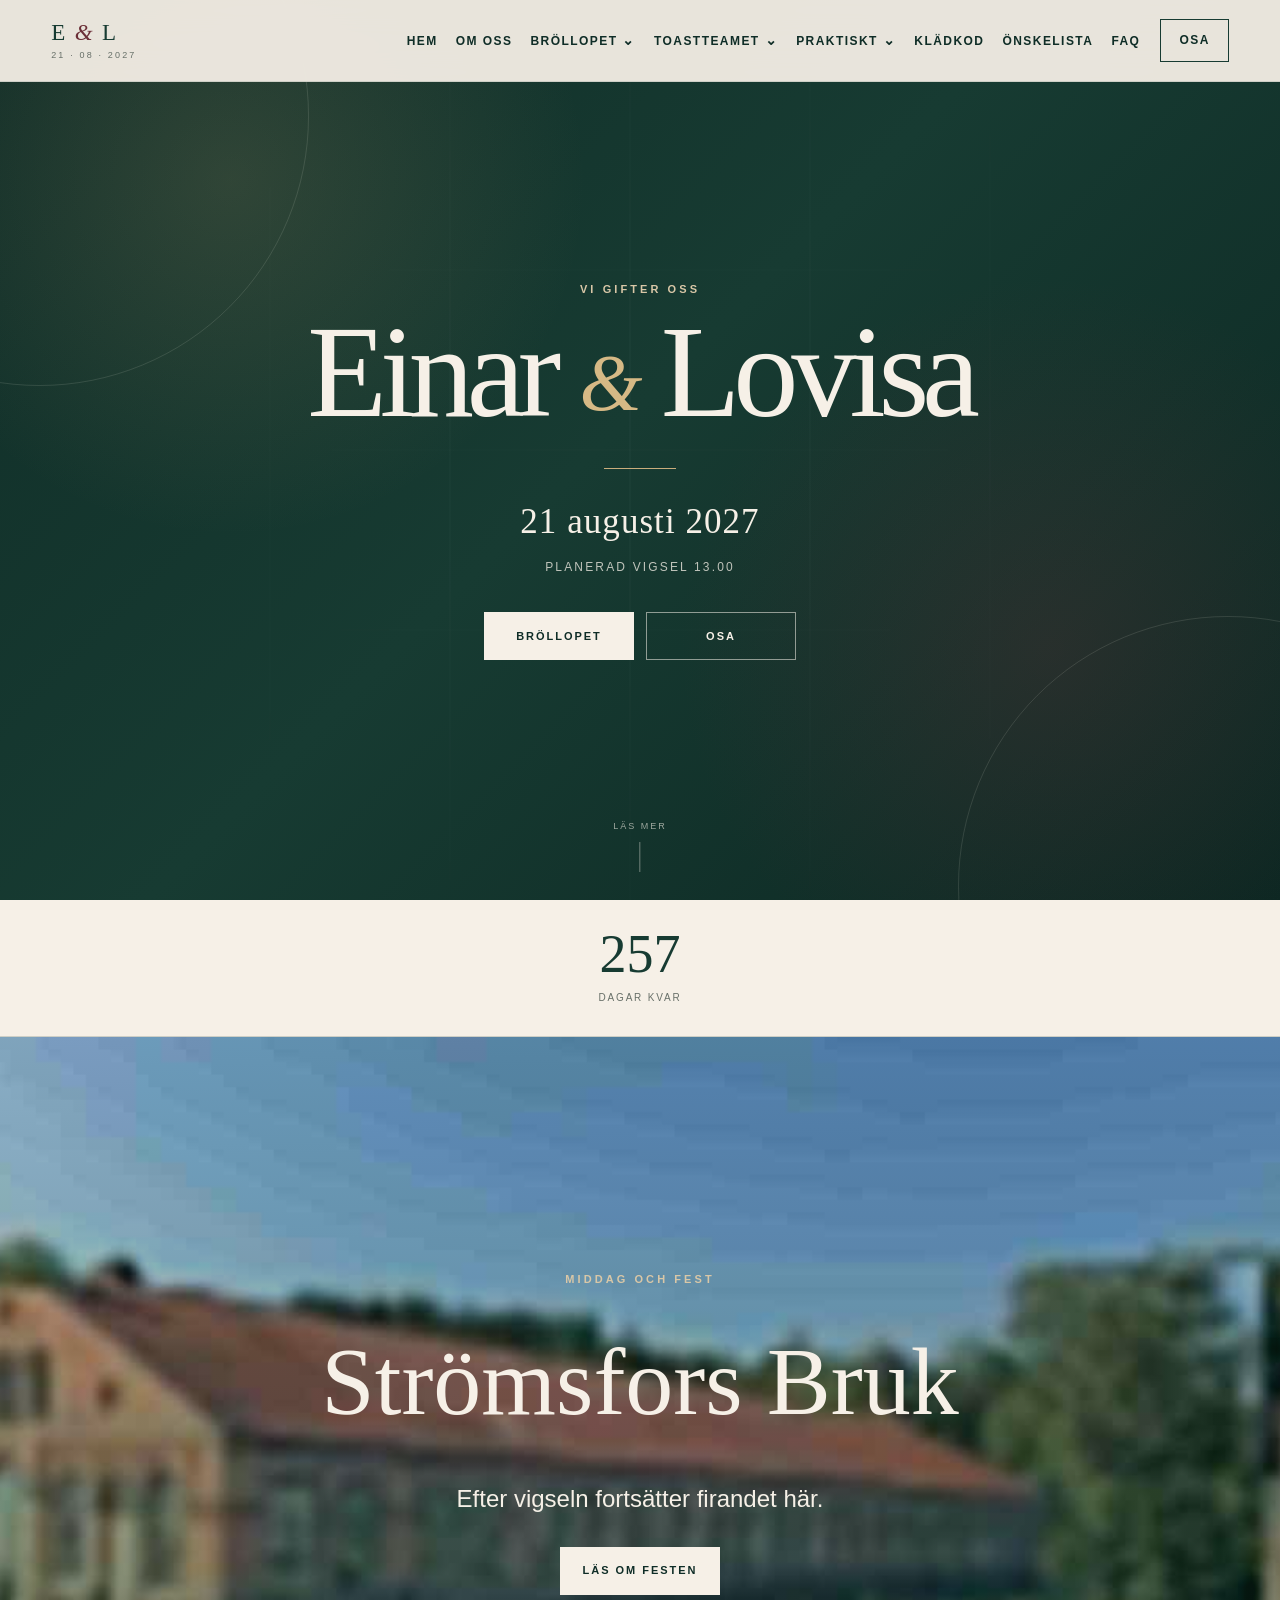
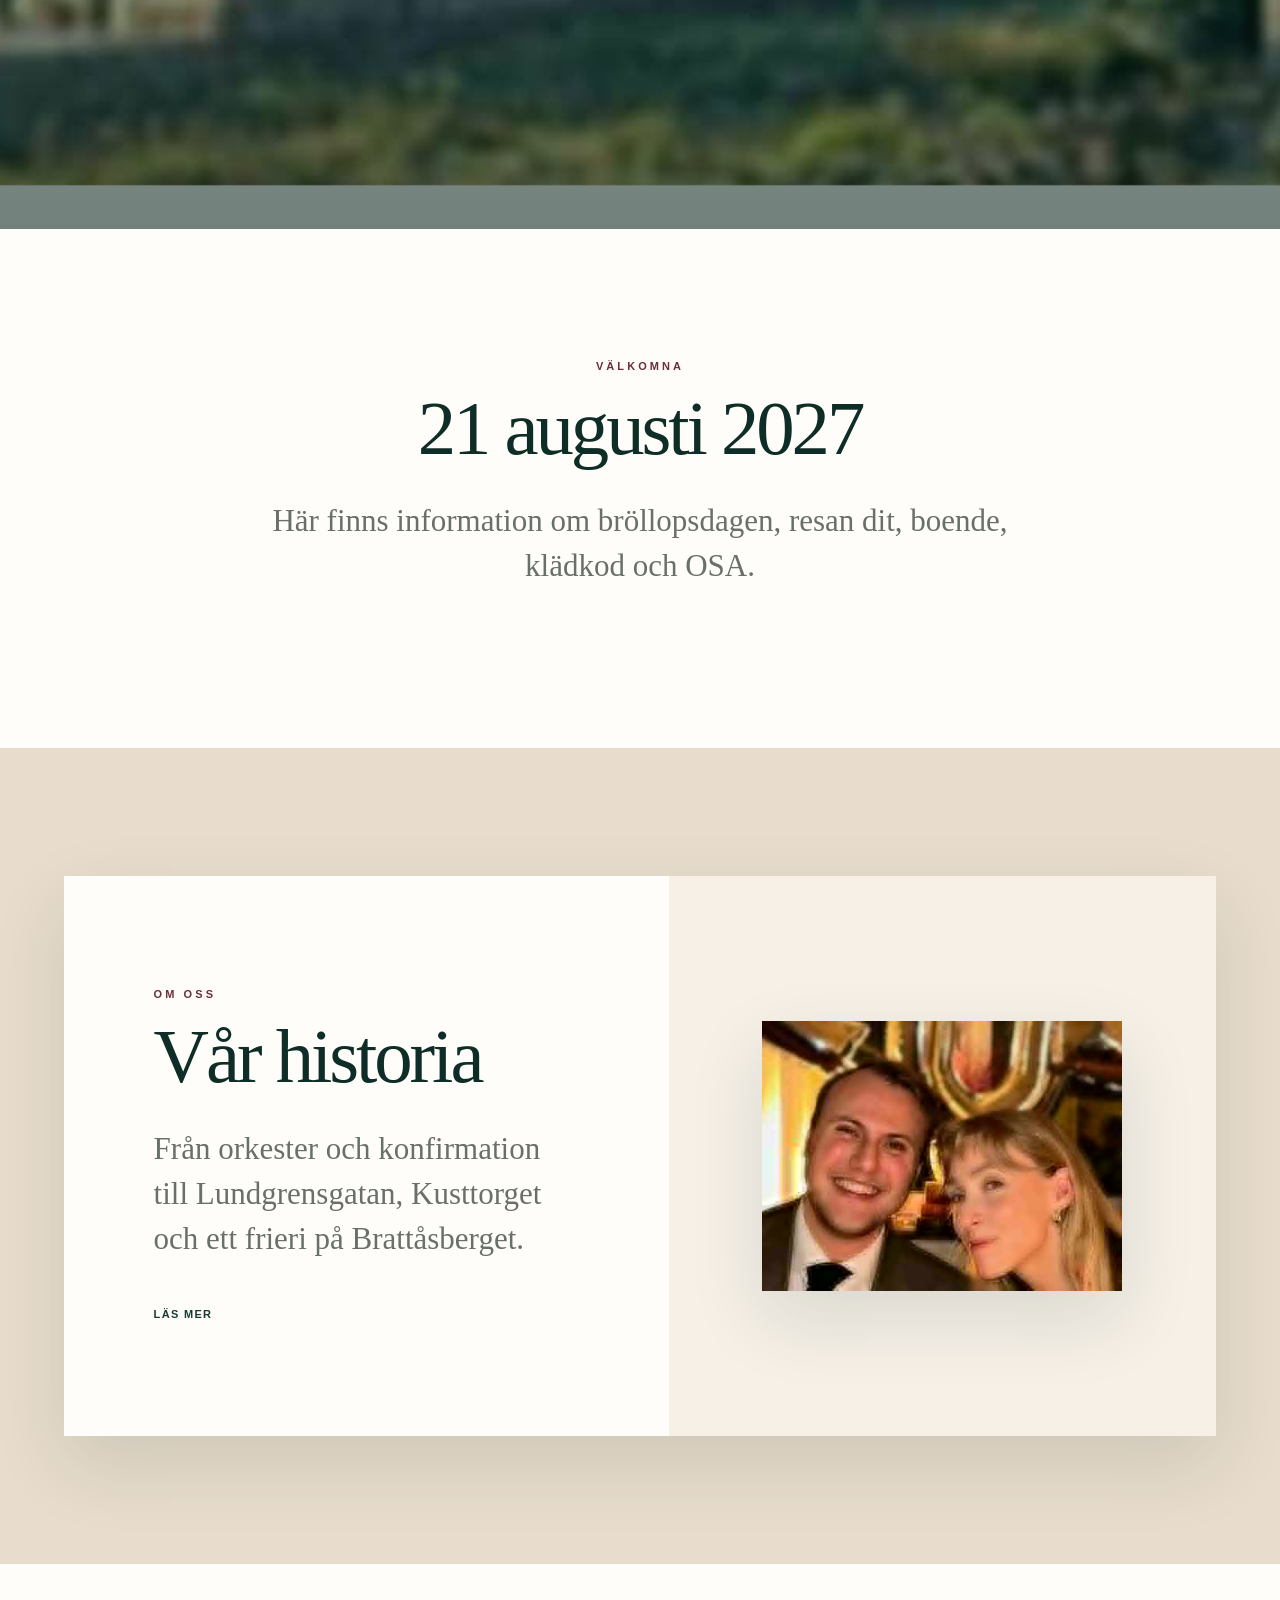
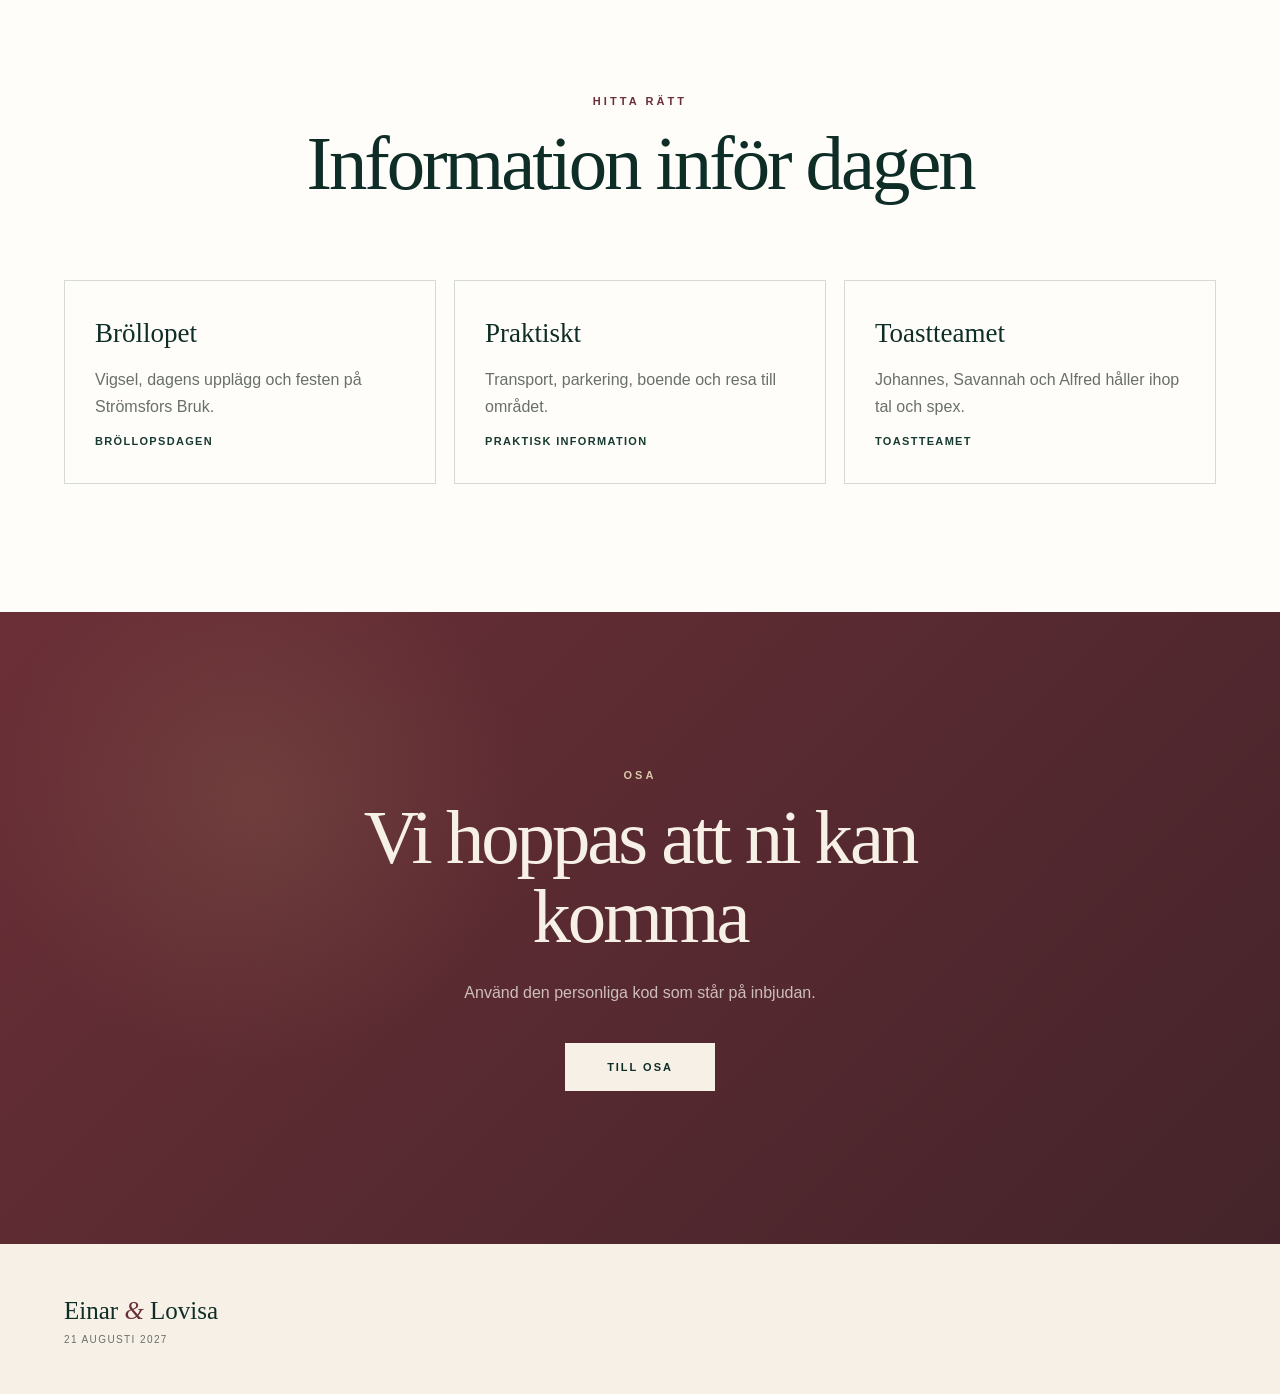
==== commit 5d13b2f5: "Refine home page and show days only" ====
--- a/index.html
+++ b/index.html
@@ -72,11 +72,8 @@
     </section>
 
     <section class="countdown-section" aria-label="Nedräkning till bröllopet">
-      <div class="countdown" data-countdown="2027-08-21T00:00:00+02:00">
-        <div><strong data-days>0</strong><span>dagar</span></div>
-        <div><strong data-hours>0</strong><span>timmar</span></div>
-        <div><strong data-minutes>0</strong><span>minuter</span></div>
-        <div><strong data-seconds>0</strong><span>sekunder</span></div>
+      <div class="countdown countdown-days-only" data-countdown="2027-08-21T00:00:00+02:00">
+        <div><strong data-days>0</strong><span>dagar kvar</span></div>
       </div>
     </section>
 
@@ -122,20 +119,11 @@
       </div>
     </section>
 
-    <section class="section section-warm wishlist-home">
-      <div class="narrow reveal">
-        <p class="eyebrow">Önskelista</p>
-        <h2>Hemmet och renoveringen</h2>
-        <p class="lead">Tanken just nu är framför allt bidrag till hemmet och kommande renovering.</p>
-        <a class="text-link" href="onskelista.html">Till önskelistan</a>
-      </div>
-    </section>
-
     <section class="rsvp-banner">
       <div class="reveal">
         <p class="eyebrow light">OSA</p>
         <h2>Vi hoppas att ni kan komma</h2>
-        <p>När OSA öppnar använder ni den personliga kod som står på inbjudan.</p>
+        <p>Använd den personliga kod som står på inbjudan.</p>
         <a class="button button-light" href="osa.html">Till OSA</a>
       </div>
     </section>
--- a/polish.css
+++ b/polish.css
@@ -5,6 +5,13 @@
   display: none !important;
 }
 
+.main-nav {
+  gap: clamp(8px, 1.1vw, 20px);
+}
+.nav-link {
+  white-space: nowrap;
+}
+
 .timeline-item {
   grid-template-columns: 1fr !important;
   gap: 0 !important;
@@ -18,13 +25,61 @@
 .location-art {
   min-height: 520px;
   background:
-    linear-gradient(rgba(15,45,39,.06), rgba(15,45,39,.18)),
-    url('assets/stromsfors-bruk.jpg') center center / cover no-repeat !important;
+    linear-gradient(rgba(15,45,39,.04), rgba(15,45,39,.12)),
+    url('assets/stromsfors-bruk-front.jpg') center center / cover no-repeat !important;
 }
 .location-art .arch,
 .location-art .location-monogram,
 .venue-credit {
   display: none !important;
+}
+
+.home-venue-sheet {
+  position: relative;
+  min-height: 88vh;
+  display: grid;
+  place-items: center;
+  padding: 64px 24px;
+  background: url('assets/stromsfors-bruk.jpg') center center / cover no-repeat;
+  color: var(--cream);
+  overflow: hidden;
+}
+.home-venue-overlay {
+  position: absolute;
+  inset: 0;
+  background: linear-gradient(rgba(11,38,32,.22), rgba(11,38,32,.58));
+}
+.home-venue-copy {
+  position: relative;
+  z-index: 1;
+  width: min(760px, 100%);
+  text-align: center;
+}
+.home-venue-copy h2 {
+  margin: 0 0 18px;
+  font-family: var(--serif);
+  font-size: clamp(52px, 8vw, 96px);
+  font-weight: 400;
+}
+.home-venue-copy p:not(.eyebrow) {
+  margin: 0 auto 28px;
+  font-size: clamp(18px, 2vw, 24px);
+}
+
+.countdown.countdown-days-only {
+  width: min(420px, 100%);
+  grid-template-columns: 1fr;
+  padding: 27px 22px 29px;
+}
+.countdown.countdown-days-only div {
+  border-right: 0;
+}
+.countdown.countdown-days-only strong {
+  font-size: clamp(38px, 5vw, 54px);
+}
+.countdown.countdown-days-only span {
+  margin-top: 9px;
+  font-size: 10px;
 }
 
 .person-photo {
@@ -36,7 +91,7 @@
   object-position: center 38%;
 }
 .alfred-photo {
-  object-position: center 34%;
+  object-position: center 35%;
 }
 .savannah-photo-placeholder {
   min-height: 310px;
@@ -50,6 +105,11 @@
   letter-spacing: .14em;
   text-transform: uppercase;
 }
+.person-intro {
+  margin: 12px 0 0;
+  color: var(--text-soft);
+  line-height: 1.55;
+}
 
 .story-main-photo {
   width: min(430px, 100%);
@@ -78,6 +138,33 @@
   box-shadow: var(--shadow);
 }
 
+.wishlist-home .narrow,
+.wishlist-section .narrow {
+  text-align: center;
+}
+.wishlist-section {
+  min-height: 52vh;
+  display: grid;
+  align-items: center;
+}
+
+.practical-note {
+  margin-top: 34px;
+  text-align: center;
+}
+
+.rsvp-error {
+  margin-top: 14px;
+  color: #7a2731;
+  font-weight: 700;
+}
+.rsvp-success {
+  margin-top: 20px;
+  padding: 18px 20px;
+  background: var(--green-900);
+  color: var(--cream);
+}
+
 .church-placeholder {
   width: min(var(--max), 100%);
   min-height: 420px;
@@ -117,6 +204,9 @@
   .location-art {
     min-height: 360px;
   }
+  .home-venue-sheet {
+    min-height: 72vh;
+  }
   .home-story-media {
     min-height: auto;
     padding: 24px;
